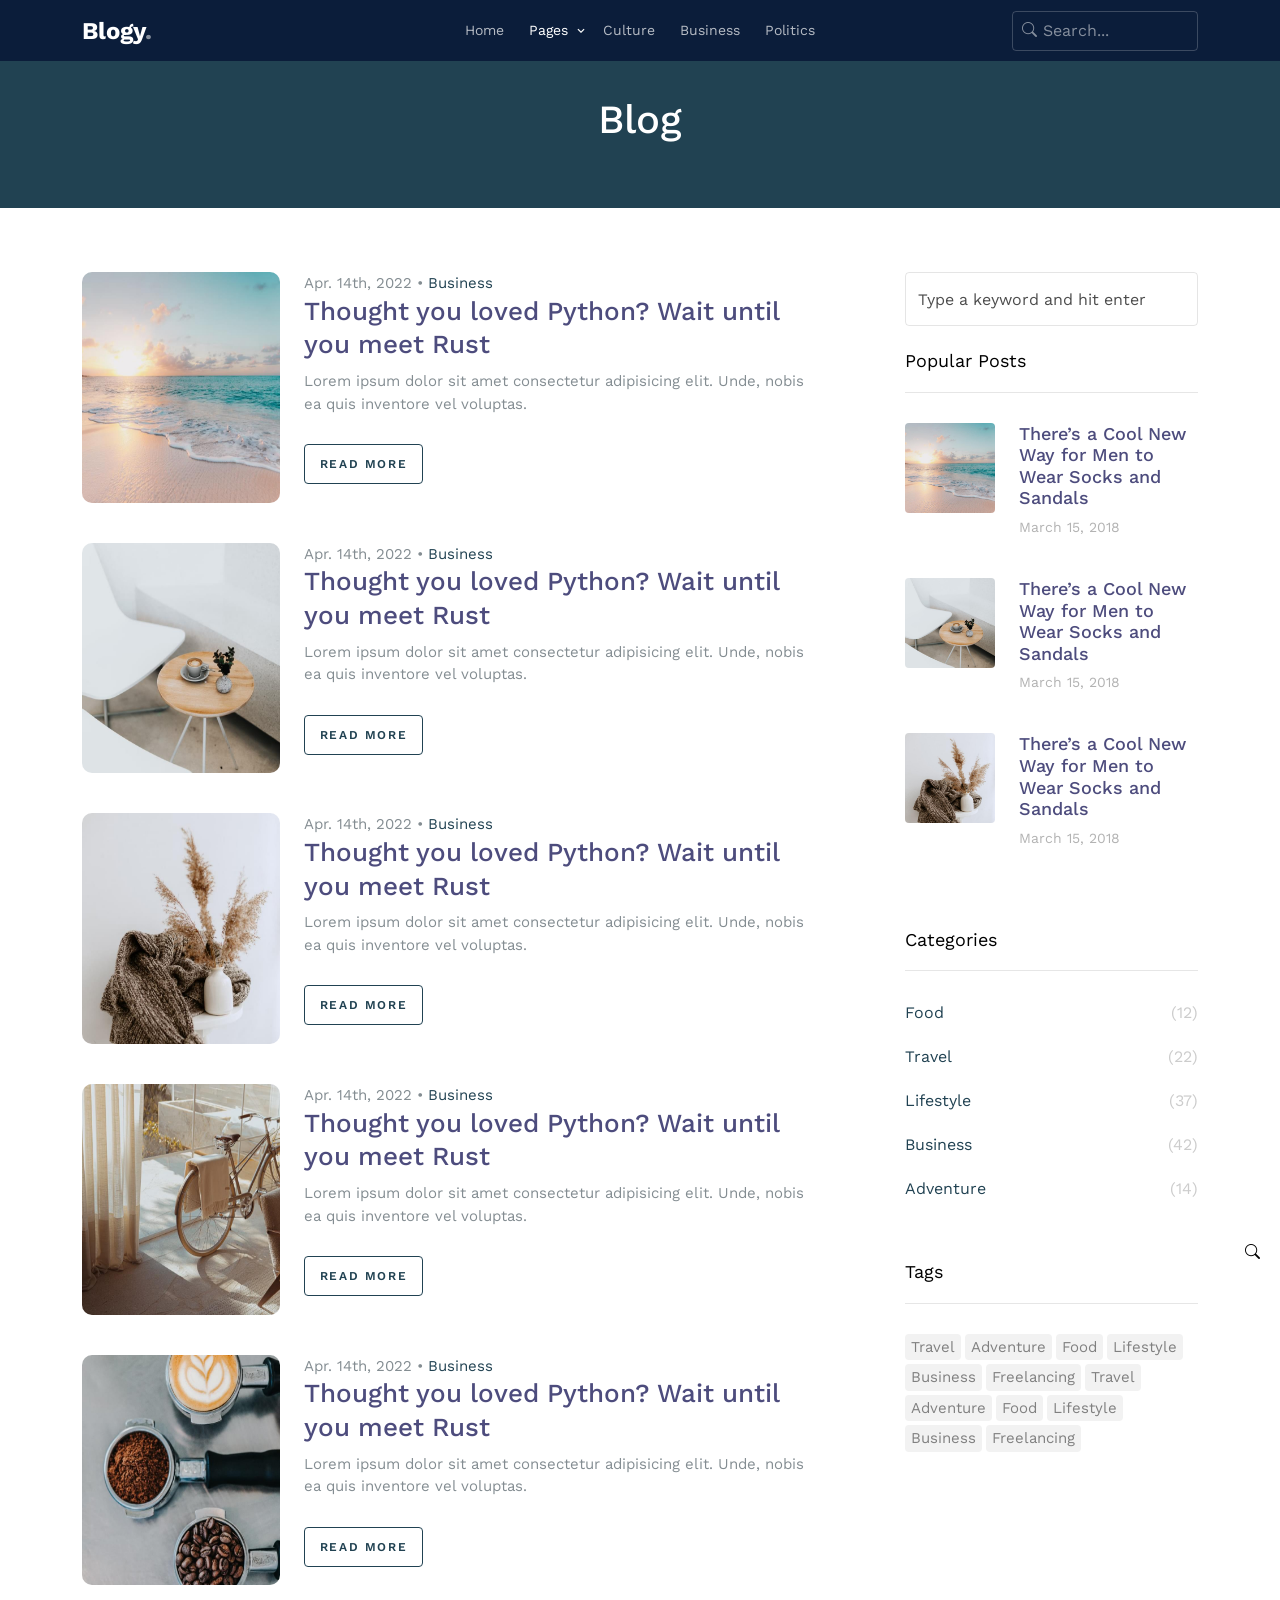
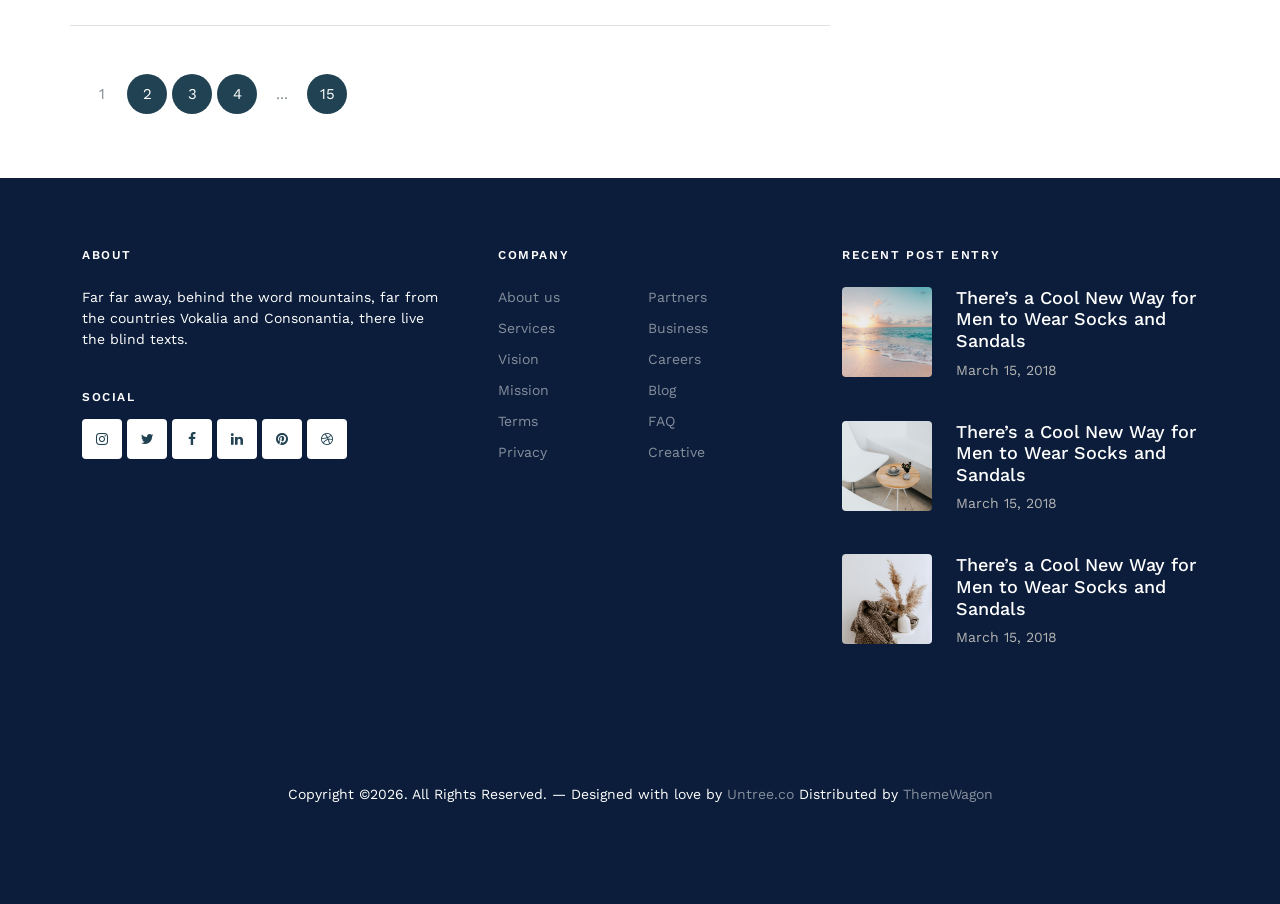
==== blog.html @ 921a1724 "feat: contenido dinamico y contenido estatico" ====
<!-- /*
* Template Name: Blogy
* Template Author: Untree.co
* Template URI: https://untree.co/
* License: https://creativecommons.org/licenses/by/3.0/
*/ -->
<!doctype html>
<html lang="en">
<head>
  <meta charset="utf-8">
  <meta name="viewport" content="width=device-width, initial-scale=1">
  <meta name="author" content="Untree.co">
  <link rel="shortcut icon" href="favicon.png">

  <meta name="description" content="" />
  <meta name="keywords" content="bootstrap, bootstrap5" />

  <link rel="preconnect" href="https://fonts.googleapis.com">
  <link rel="preconnect" href="https://fonts.gstatic.com" crossorigin>
  <link href="https://fonts.googleapis.com/css2?family=Work+Sans:wght@400;600;700&display=swap" rel="stylesheet">


  <link rel="stylesheet" href="fonts/icomoon/style.css">
  <link rel="stylesheet" href="fonts/flaticon/font/flaticon.css">

  <link rel="stylesheet" href="https://cdn.jsdelivr.net/npm/bootstrap-icons@1.8.1/font/bootstrap-icons.css">

  <link rel="stylesheet" href="css/tiny-slider.css">
  <link rel="stylesheet" href="css/aos.css">
  <link rel="stylesheet" href="css/glightbox.min.css">
  <link rel="stylesheet" href="css/style.css">

  <link rel="stylesheet" href="css/flatpickr.min.css">


  <title>Blogy &mdash; Free Bootstrap 5 Website Template by Untree.co</title>
</head>
<body>

  <div class="site-mobile-menu site-navbar-target">
    <div class="site-mobile-menu-header">
      <div class="site-mobile-menu-close">
        <span class="icofont-close js-menu-toggle"></span>
      </div>
    </div>
    <div class="site-mobile-menu-body"></div>
  </div>

  <nav class="site-nav">
    <div class="container">
      <div class="menu-bg-wrap">
        <div class="site-navigation">
          <div class="row g-0 align-items-center">
            <div class="col-2">
              <a href="index.html" class="logo m-0 float-start">Blogy<span class="text-primary">.</span></a>
            </div>
            <div class="col-8 text-center">
              <form action="#" class="search-form d-inline-block d-lg-none">
                <input type="text" class="form-control" placeholder="Search...">
                <span class="bi-search"></span>
              </form>

              <ul class="js-clone-nav d-none d-lg-inline-block text-start site-menu mx-auto">
                <li><a href="index.html">Home</a></li>
                <li class="has-children active">
                  <a href="financing.html">Pages</a>
                  <ul class="dropdown">
                    <li><a href="search-result.html">Search Result</a></li>
                    <li class="active"><a href="blog.html">Blog</a></li>
                    <li><a href="single.html">Blog Single</a></li>
                    <li><a href="category.html">Category</a></li>
                    <li><a href="about.html">About</a></li>
                    <li><a href="contact.html">Contact Us</a></li>
                    <li><a href="#">Menu One</a></li>
                    <li><a href="#">Menu Two</a></li>
                    <li class="has-children">
                      <a href="#">Dropdown</a>
                      <ul class="dropdown">
                        <li><a href="#">Sub Menu One</a></li>
                        <li><a href="#">Sub Menu Two</a></li>
                        <li><a href="#">Sub Menu Three</a></li>
                      </ul>
                    </li>
                  </ul>
                </li>
                <li><a href="category.html">Culture</a></li>
                <li><a href="services.html">Business</a></li>
                <li><a href="about.html">Politics</a></li>
              </ul>
            </div>
            <div class="col-2 text-end">
              <a href="#" class="burger ms-auto float-end site-menu-toggle js-menu-toggle d-inline-block d-lg-none light">
                <span></span>
              </a>
              <form action="#" class="search-form d-none d-lg-inline-block">
                <input type="text" class="form-control" placeholder="Search...">
                <span class="bi-search"></span>
              </form>
            </div>
          </div>
        </div>
      </div>
    </div>
  </nav>

  <div class="hero overlay inner-page bg-primary py-5">
    <div class="container">
      <div class="row align-items-center justify-content-center text-center pt-5">
        <div class="col-lg-6">
          <h1 class="heading text-white mb-3" data-aos="fade-up">Blog</h1>
        </div>
      </div>
    </div>
  </div>

  <div class="section search-result-wrap">
    <div class="container">
      
      <div class="row posts-entry">
        <div class="col-lg-8">
          <div class="blog-entry d-flex blog-entry-search-item">
            <a href="single.html" class="img-link me-4">
              <img src="images/img_1_sq.jpg" alt="Image" class="img-fluid">
            </a>
            <div>
              <span class="date">Apr. 14th, 2022 &bullet; <a href="#">Business</a></span>
              <h2><a href="single.html">Thought you loved Python? Wait until you meet Rust</a></h2>
              <p>Lorem ipsum dolor sit amet consectetur adipisicing elit. Unde, nobis ea quis inventore vel voluptas.</p>
              <p><a href="single.html" class="btn btn-sm btn-outline-primary">Read More</a></p>
            </div>
          </div>

          <div class="blog-entry d-flex blog-entry-search-item">
            <a href="single.html" class="img-link me-4">
              <img src="images/img_2_sq.jpg" alt="Image" class="img-fluid">
            </a>
            <div>
              <span class="date">Apr. 14th, 2022 &bullet; <a href="#">Business</a></span>
              <h2><a href="single.html">Thought you loved Python? Wait until you meet Rust</a></h2>
              <p>Lorem ipsum dolor sit amet consectetur adipisicing elit. Unde, nobis ea quis inventore vel voluptas.</p>
              <p><a href="single.html" class="btn btn-sm btn-outline-primary">Read More</a></p>
            </div>
          </div>

          <div class="blog-entry d-flex blog-entry-search-item">
            <a href="single.html" class="img-link me-4">
              <img src="images/img_3_sq.jpg" alt="Image" class="img-fluid">
            </a>
            <div>
              <span class="date">Apr. 14th, 2022 &bullet; <a href="#">Business</a></span>
              <h2><a href="single.html">Thought you loved Python? Wait until you meet Rust</a></h2>
              <p>Lorem ipsum dolor sit amet consectetur adipisicing elit. Unde, nobis ea quis inventore vel voluptas.</p>
              <p><a href="single.html" class="btn btn-sm btn-outline-primary">Read More</a></p>
            </div>
          </div>

          <div class="blog-entry d-flex blog-entry-search-item">
            <a href="single.html" class="img-link me-4">
              <img src="images/img_4_sq.jpg" alt="Image" class="img-fluid">
            </a>
            <div>
              <span class="date">Apr. 14th, 2022 &bullet; <a href="#">Business</a></span>
              <h2><a href="single.html">Thought you loved Python? Wait until you meet Rust</a></h2>
              <p>Lorem ipsum dolor sit amet consectetur adipisicing elit. Unde, nobis ea quis inventore vel voluptas.</p>
              <p><a href="single.html" class="btn btn-sm btn-outline-primary">Read More</a></p>
            </div>
          </div>

          <div class="blog-entry d-flex blog-entry-search-item">
            <a href="single.html" class="img-link me-4">
              <img src="images/img_5_sq.jpg" alt="Image" class="img-fluid">
            </a>
            <div>
              <span class="date">Apr. 14th, 2022 &bullet; <a href="#">Business</a></span>
              <h2><a href="single.html">Thought you loved Python? Wait until you meet Rust</a></h2>
              <p>Lorem ipsum dolor sit amet consectetur adipisicing elit. Unde, nobis ea quis inventore vel voluptas.</p>
              <p><a href="single.html" class="btn btn-sm btn-outline-primary">Read More</a></p>
            </div>
          </div>

          <div class="row text-start pt-5 border-top">
            <div class="col-md-12">
              <div class="custom-pagination">
                <span>1</span>
                <a href="#">2</a>
                <a href="#">3</a>
                <a href="#">4</a>
                <span>...</span>
                <a href="#">15</a>
              </div>
            </div>
          </div>

        </div>

        <div class="col-lg-4 sidebar">

          <div class="sidebar-box search-form-wrap mb-4">
            <form action="#" class="sidebar-search-form">
              <span class="bi-search"></span>
              <input type="text" class="form-control" id="s" placeholder="Type a keyword and hit enter">
            </form>
          </div>
          <!-- END sidebar-box -->
          <div class="sidebar-box">
            <h3 class="heading">Popular Posts</h3>
            <div class="post-entry-sidebar">
              <ul>
                <li>
                  <a href="">
                    <img src="images/img_1_sq.jpg" alt="Image placeholder" class="me-4 rounded">
                    <div class="text">
                      <h4>There’s a Cool New Way for Men to Wear Socks and Sandals</h4>
                      <div class="post-meta">
                        <span class="mr-2">March 15, 2018 </span>
                      </div>
                    </div>
                  </a>
                </li>
                <li>
                  <a href="">
                    <img src="images/img_2_sq.jpg" alt="Image placeholder" class="me-4 rounded">
                    <div class="text">
                      <h4>There’s a Cool New Way for Men to Wear Socks and Sandals</h4>
                      <div class="post-meta">
                        <span class="mr-2">March 15, 2018 </span>
                      </div>
                    </div>
                  </a>
                </li>
                <li>
                  <a href="">
                    <img src="images/img_3_sq.jpg" alt="Image placeholder" class="me-4 rounded">
                    <div class="text">
                      <h4>There’s a Cool New Way for Men to Wear Socks and Sandals</h4>
                      <div class="post-meta">
                        <span class="mr-2">March 15, 2018 </span>
                      </div>
                    </div>
                  </a>
                </li>
              </ul>
            </div>
          </div>
          <!-- END sidebar-box -->

          <div class="sidebar-box">
            <h3 class="heading">Categories</h3>
            <ul class="categories">
              <li><a href="#">Food <span>(12)</span></a></li>
              <li><a href="#">Travel <span>(22)</span></a></li>
              <li><a href="#">Lifestyle <span>(37)</span></a></li>
              <li><a href="#">Business <span>(42)</span></a></li>
              <li><a href="#">Adventure <span>(14)</span></a></li>
            </ul>
          </div>
          <!-- END sidebar-box -->

          <div class="sidebar-box">
            <h3 class="heading">Tags</h3>
            <ul class="tags">
              <li><a href="#">Travel</a></li>
              <li><a href="#">Adventure</a></li>
              <li><a href="#">Food</a></li>
              <li><a href="#">Lifestyle</a></li>
              <li><a href="#">Business</a></li>
              <li><a href="#">Freelancing</a></li>
              <li><a href="#">Travel</a></li>
              <li><a href="#">Adventure</a></li>
              <li><a href="#">Food</a></li>
              <li><a href="#">Lifestyle</a></li>
              <li><a href="#">Business</a></li>
              <li><a href="#">Freelancing</a></li>
            </ul>
          </div>

        </div>
      </div>
    </div>
  </div>

  <footer class="site-footer">
    <div class="container">
      <div class="row">
        <div class="col-lg-4">
          <div class="widget">
            <h3 class="mb-4">About</h3>
            <p>Far far away, behind the word mountains, far from the countries Vokalia and Consonantia, there live the blind texts.</p>
          </div> <!-- /.widget -->
          <div class="widget">
            <h3>Social</h3>
            <ul class="list-unstyled social">
              <li><a href="#"><span class="icon-instagram"></span></a></li>
              <li><a href="#"><span class="icon-twitter"></span></a></li>
              <li><a href="#"><span class="icon-facebook"></span></a></li>
              <li><a href="#"><span class="icon-linkedin"></span></a></li>
              <li><a href="#"><span class="icon-pinterest"></span></a></li>
              <li><a href="#"><span class="icon-dribbble"></span></a></li>
            </ul>
          </div> <!-- /.widget -->
        </div> <!-- /.col-lg-4 -->
        <div class="col-lg-4 ps-lg-5">
          <div class="widget">
            <h3 class="mb-4">Company</h3>
            <ul class="list-unstyled float-start links">
              <li><a href="#">About us</a></li>
              <li><a href="#">Services</a></li>
              <li><a href="#">Vision</a></li>
              <li><a href="#">Mission</a></li>
              <li><a href="#">Terms</a></li>
              <li><a href="#">Privacy</a></li>
            </ul>
            <ul class="list-unstyled float-start links">
              <li><a href="#">Partners</a></li>
              <li><a href="#">Business</a></li>
              <li><a href="#">Careers</a></li>
              <li><a href="#">Blog</a></li>
              <li><a href="#">FAQ</a></li>
              <li><a href="#">Creative</a></li>
            </ul>
          </div> <!-- /.widget -->
        </div> <!-- /.col-lg-4 -->
        <div class="col-lg-4">
          <div class="widget">
            <h3 class="mb-4">Recent Post Entry</h3>
            <div class="post-entry-footer">
              <ul>
                <li>
                  <a href="">
                    <img src="images/img_1_sq.jpg" alt="Image placeholder" class="me-4 rounded">
                    <div class="text">
                      <h4>There’s a Cool New Way for Men to Wear Socks and Sandals</h4>
                      <div class="post-meta">
                        <span class="mr-2">March 15, 2018 </span>
                      </div>
                    </div>
                  </a>
                </li>
                <li>
                  <a href="">
                    <img src="images/img_2_sq.jpg" alt="Image placeholder" class="me-4 rounded">
                    <div class="text">
                      <h4>There’s a Cool New Way for Men to Wear Socks and Sandals</h4>
                      <div class="post-meta">
                        <span class="mr-2">March 15, 2018 </span>
                      </div>
                    </div>
                  </a>
                </li>
                <li>
                  <a href="">
                    <img src="images/img_3_sq.jpg" alt="Image placeholder" class="me-4 rounded">
                    <div class="text">
                      <h4>There’s a Cool New Way for Men to Wear Socks and Sandals</h4>
                      <div class="post-meta">
                        <span class="mr-2">March 15, 2018 </span>
                      </div>
                    </div>
                  </a>
                </li>
              </ul>
            </div>


          </div> <!-- /.widget -->
        </div> <!-- /.col-lg-4 -->
      </div> <!-- /.row -->

      <div class="row mt-5">
        <div class="col-12 text-center">
          <!-- 
              **==========
              NOTE: 
              Please don't remove this copyright link unless you buy the license here https://untree.co/license/  
              **==========
            -->

            <p>Copyright &copy;<script>document.write(new Date().getFullYear());</script>. All Rights Reserved. &mdash; Designed with love by <a href="https://untree.co">Untree.co</a>  Distributed by <a href="https://themewagon.com">ThemeWagon</a> <!-- License information: https://untree.co/license/ -->
            </p>
          </div>
        </div>
      </div> <!-- /.container -->
    </footer> <!-- /.site-footer -->

    <!-- Preloader -->
    <div id="overlayer"></div>
    <div class="loader">
      <div class="spinner-border text-primary" role="status">
        <span class="visually-hidden">Loading...</span>
      </div>
    </div>


    <script src="js/bootstrap.bundle.min.js"></script>
    <script src="js/tiny-slider.js"></script>

    <script src="js/flatpickr.min.js"></script>


    <script src="js/aos.js"></script>
    <script src="js/glightbox.min.js"></script>
    <script src="js/navbar.js"></script>
    <script src="js/counter.js"></script>
    <script src="js/custom.js"></script>

    
  </body>
  </html>
---- fonts/icomoon/style.css ----
@font-face {
  font-family: 'icomoon';
  src:  url('fonts/icomoon.eot?10si43');
  src:  url('fonts/icomoon.eot?10si43#iefix') format('embedded-opentype'),
    url('fonts/icomoon.ttf?10si43') format('truetype'),
    url('fonts/icomoon.woff?10si43') format('woff'),
    url('fonts/icomoon.svg?10si43#icomoon') format('svg');
  font-weight: normal;
  font-style: normal;
}

[class^="icon-"], [class*=" icon-"] {
  /* use !important to prevent issues with browser extensions that change fonts */
  font-family: 'icomoon' !important;
  speak: none;
  font-style: normal;
  font-weight: normal;
  font-variant: normal;
  text-transform: none;
  line-height: 1;

  /* Better Font Rendering =========== */
  -webkit-font-smoothing: antialiased;
  -moz-osx-font-smoothing: grayscale;
}

.icon-asterisk:before {
  content: "\f069";
}
.icon-plus:before {
  content: "\f067";
}
.icon-question:before {
  content: "\f128";
}
.icon-minus:before {
  content: "\f068";
}
.icon-glass:before {
  content: "\f000";
}
.icon-music:before {
  content: "\f001";
}
.icon-search:before {
  content: "\f002";
}
.icon-envelope-o:before {
  content: "\f003";
}
.icon-heart:before {
  content: "\f004";
}
.icon-star:before {
  content: "\f005";
}
.icon-star-o:before {
  content: "\f006";
}
.icon-user:before {
  content: "\f007";
}
.icon-film:before {
  content: "\f008";
}
.icon-th-large:before {
  content: "\f009";
}
.icon-th:before {
  content: "\f00a";
}
.icon-th-list:before {
  content: "\f00b";
}
.icon-check:before {
  content: "\f00c";
}
.icon-close:before {
  content: "\f00d";
}
.icon-remove:before {
  content: "\f00d";
}
.icon-times:before {
  content: "\f00d";
}
.icon-search-plus:before {
  content: "\f00e";
}
.icon-search-minus:before {
  content: "\f010";
}
.icon-power-off:before {
  content: "\f011";
}
.icon-signal:before {
  content: "\f012";
}
.icon-cog:before {
  content: "\f013";
}
.icon-gear:before {
  content: "\f013";
}
.icon-trash-o:before {
  content: "\f014";
}
.icon-home:before {
  content: "\f015";
}
.icon-file-o:before {
  content: "\f016";
}
.icon-clock-o:before {
  content: "\f017";
}
.icon-road:before {
  content: "\f018";
}
.icon-download:before {
  content: "\f019";
}
.icon-arrow-circle-o-down:before {
  content: "\f01a";
}
.icon-arrow-circle-o-up:before {
  content: "\f01b";
}
.icon-inbox:before {
  content: "\f01c";
}
.icon-play-circle-o:before {
  content: "\f01d";
}
.icon-repeat:before {
  content: "\f01e";
}
.icon-rotate-right:before {
  content: "\f01e";
}
.icon-refresh:before {
  content: "\f021";
}
.icon-list-alt:before {
  content: "\f022";
}
.icon-lock:before {
  content: "\f023";
}
.icon-flag:before {
  content: "\f024";
}
.icon-headphones:before {
  content: "\f025";
}
.icon-volume-off:before {
  content: "\f026";
}
.icon-volume-down:before {
  content: "\f027";
}
.icon-volume-up:before {
  content: "\f028";
}
.icon-qrcode:before {
  content: "\f029";
}
.icon-barcode:before {
  content: "\f02a";
}
.icon-tag:before {
  content: "\f02b";
}
.icon-tags:before {
  content: "\f02c";
}
.icon-book:before {
  content: "\f02d";
}
.icon-bookmark:before {
  content: "\f02e";
}
.icon-print:before {
  content: "\f02f";
}
.icon-camera:before {
  content: "\f030";
}
.icon-font:before {
  content: "\f031";
}
.icon-bold:before {
  content: "\f032";
}
.icon-italic:before {
  content: "\f033";
}
.icon-text-height:before {
  content: "\f034";
}
.icon-text-width:before {
  content: "\f035";
}
.icon-align-left:before {
  content: "\f036";
}
.icon-align-center:before {
  content: "\f037";
}
.icon-align-right:before {
  content: "\f038";
}
.icon-align-justify:before {
  content: "\f039";
}
.icon-list:before {
  content: "\f03a";
}
.icon-dedent:before {
  content: "\f03b";
}
.icon-outdent:before {
  content: "\f03b";
}
.icon-indent:before {
  content: "\f03c";
}
.icon-video-camera:before {
  content: "\f03d";
}
.icon-image:before {
  content: "\f03e";
}
.icon-photo:before {
  content: "\f03e";
}
.icon-picture-o:before {
  content: "\f03e";
}
.icon-pencil:before {
  content: "\f040";
}
.icon-map-marker:before {
  content: "\f041";
}
.icon-adjust:before {
  content: "\f042";
}
.icon-tint:before {
  content: "\f043";
}
.icon-edit:before {
  content: "\f044";
}
.icon-pencil-square-o:before {
  content: "\f044";
}
.icon-share-square-o:before {
  content: "\f045";
}
.icon-check-square-o:before {
  content: "\f046";
}
.icon-arrows:before {
  content: "\f047";
}
.icon-step-backward:before {
  content: "\f048";
}
.icon-fast-backward:before {
  content: "\f049";
}
.icon-backward:before {
  content: "\f04a";
}
.icon-play:before {
  content: "\f04b";
}
.icon-pause:before {
  content: "\f04c";
}
.icon-stop:before {
  content: "\f04d";
}
.icon-forward:before {
  content: "\f04e";
}
.icon-fast-forward:before {
  content: "\f050";
}
.icon-step-forward:before {
  content: "\f051";
}
.icon-eject:before {
  content: "\f052";
}
.icon-chevron-left:before {
  content: "\f053";
}
.icon-chevron-right:before {
  content: "\f054";
}
.icon-plus-circle:before {
  content: "\f055";
}
.icon-minus-circle:before {
  content: "\f056";
}
.icon-times-circle:before {
  content: "\f057";
}
.icon-check-circle:before {
  content: "\f058";
}
.icon-question-circle:before {
  content: "\f059";
}
.icon-info-circle:before {
  content: "\f05a";
}
.icon-crosshairs:before {
  content: "\f05b";
}
.icon-times-circle-o:before {
  content: "\f05c";
}
.icon-check-circle-o:before {
  content: "\f05d";
}
.icon-ban:before {
  content: "\f05e";
}
.icon-arrow-left:before {
  content: "\f060";
}
.icon-arrow-right:before {
  content: "\f061";
}
.icon-arrow-up:before {
  content: "\f062";
}
.icon-arrow-down:before {
  content: "\f063";
}
.icon-mail-forward:before {
  content: "\f064";
}
.icon-share:before {
  content: "\f064";
}
.icon-expand:before {
  content: "\f065";
}
.icon-compress:before {
  content: "\f066";
}
.icon-exclamation-circle:before {
  content: "\f06a";
}
.icon-gift:before {
  content: "\f06b";
}
.icon-leaf:before {
  content: "\f06c";
}
.icon-fire:before {
  content: "\f06d";
}
.icon-eye:before {
  content: "\f06e";
}
.icon-eye-slash:before {
  content: "\f070";
}
.icon-exclamation-triangle:before {
  content: "\f071";
}
.icon-warning:before {
  content: "\f071";
}
.icon-plane:before {
  content: "\f072";
}
.icon-calendar:before {
  content: "\f073";
}
.icon-random:before {
  content: "\f074";
}
.icon-comment:before {
  content: "\f075";
}
.icon-magnet:before {
  content: "\f076";
}
.icon-chevron-up:before {
  content: "\f077";
}
.icon-chevron-down:before {
  content: "\f078";
}
.icon-retweet:before {
  content: "\f079";
}
.icon-shopping-cart:before {
  content: "\f07a";
}
.icon-folder:before {
  content: "\f07b";
}
.icon-folder-open:before {
  content: "\f07c";
}
.icon-arrows-v:before {
  content: "\f07d";
}
.icon-arrows-h:before {
  content: "\f07e";
}
.icon-bar-chart:before {
  content: "\f080";
}
.icon-bar-chart-o:before {
  content: "\f080";
}
.icon-twitter-square:before {
  content: "\f081";
}
.icon-facebook-square:before {
  content: "\f082";
}
.icon-camera-retro:before {
  content: "\f083";
}
.icon-key:before {
  content: "\f084";
}
.icon-cogs:before {
  content: "\f085";
}
.icon-gears:before {
  content: "\f085";
}
.icon-comments:before {
  content: "\f086";
}
.icon-thumbs-o-up:before {
  content: "\f087";
}
.icon-thumbs-o-down:before {
  content: "\f088";
}
.icon-star-half:before {
  content: "\f089";
}
.icon-heart-o:before {
  content: "\f08a";
}
.icon-sign-out:before {
  content: "\f08b";
}
.icon-linkedin-square:before {
  content: "\f08c";
}
.icon-thumb-tack:before {
  content: "\f08d";
}
.icon-external-link:before {
  content: "\f08e";
}
.icon-sign-in:before {
  content: "\f090";
}
.icon-trophy:before {
  content: "\f091";
}
.icon-github-square:before {
  content: "\f092";
}
.icon-upload:before {
  content: "\f093";
}
.icon-lemon-o:before {
  content: "\f094";
}
.icon-phone:before {
  content: "\f095";
}
.icon-square-o:before {
  content: "\f096";
}
.icon-bookmark-o:before {
  content: "\f097";
}
.icon-phone-square:before {
  content: "\f098";
}
.icon-twitter:before {
  content: "\f099";
}
.icon-facebook:before {
  content: "\f09a";
}
.icon-facebook-f:before {
  content: "\f09a";
}
.icon-github:before {
  content: "\f09b";
}
.icon-unlock:before {
  content: "\f09c";
}
.icon-credit-card:before {
  content: "\f09d";
}
.icon-feed:before {
  content: "\f09e";
}
.icon-rss:before {
  content: "\f09e";
}
.icon-hdd-o:before {
  content: "\f0a0";
}
.icon-bullhorn:before {
  content: "\f0a1";
}
.icon-bell-o:before {
  content: "\f0a2";
}
.icon-certificate:before {
  content: "\f0a3";
}
.icon-hand-o-right:before {
  content: "\f0a4";
}
.icon-hand-o-left:before {
  content: "\f0a5";
}
.icon-hand-o-up:before {
  content: "\f0a6";
}
.icon-hand-o-down:before {
  content: "\f0a7";
}
.icon-arrow-circle-left:before {
  content: "\f0a8";
}
.icon-arrow-circle-right:before {
  content: "\f0a9";
}
.icon-arrow-circle-up:before {
  content: "\f0aa";
}
.icon-arrow-circle-down:before {
  content: "\f0ab";
}
.icon-globe:before {
  content: "\f0ac";
}
.icon-wrench:before {
  content: "\f0ad";
}
.icon-tasks:before {
  content: "\f0ae";
}
.icon-filter:before {
  content: "\f0b0";
}
.icon-briefcase:before {
  content: "\f0b1";
}
.icon-arrows-alt:before {
  content: "\f0b2";
}
.icon-group:before {
  content: "\f0c0";
}
.icon-users:before {
  content: "\f0c0";
}
.icon-chain:before {
  content: "\f0c1";
}
.icon-link:before {
  content: "\f0c1";
}
.icon-cloud:before {
  content: "\f0c2";
}
.icon-flask:before {
  content: "\f0c3";
}
.icon-cut:before {
  content: "\f0c4";
}
.icon-scissors:before {
  content: "\f0c4";
}
.icon-copy:before {
  content: "\f0c5";
}
.icon-files-o:before {
  content: "\f0c5";
}
.icon-paperclip:before {
  content: "\f0c6";
}
.icon-floppy-o:before {
  content: "\f0c7";
}
.icon-save:before {
  content: "\f0c7";
}
.icon-square:before {
  content: "\f0c8";
}
.icon-bars:before {
  content: "\f0c9";
}
.icon-navicon:before {
  content: "\f0c9";
}
.icon-reorder:before {
  content: "\f0c9";
}
.icon-list-ul:before {
  content: "\f0ca";
}
.icon-list-ol:before {
  content: "\f0cb";
}
.icon-strikethrough:before {
  content: "\f0cc";
}
.icon-underline:before {
  content: "\f0cd";
}
.icon-table:before {
  content: "\f0ce";
}
.icon-magic:before {
  content: "\f0d0";
}
.icon-truck:before {
  content: "\f0d1";
}
.icon-pinterest:before {
  content: "\f0d2";
}
.icon-pinterest-square:before {
  content: "\f0d3";
}
.icon-google-plus-square:before {
  content: "\f0d4";
}
.icon-google-plus:before {
  content: "\f0d5";
}
.icon-money:before {
  content: "\f0d6";
}
.icon-caret-down:before {
  content: "\f0d7";
}
.icon-caret-up:before {
  content: "\f0d8";
}
.icon-caret-left:before {
  content: "\f0d9";
}
.icon-caret-right:before {
  content: "\f0da";
}
.icon-columns:before {
  content: "\f0db";
}
.icon-sort:before {
  content: "\f0dc";
}
.icon-unsorted:before {
  content: "\f0dc";
}
.icon-sort-desc:before {
  content: "\f0dd";
}
.icon-sort-down:before {
  content: "\f0dd";
}
.icon-sort-asc:before {
  content: "\f0de";
}
.icon-sort-up:before {
  content: "\f0de";
}
.icon-envelope:before {
  content: "\f0e0";
}
.icon-linkedin:before {
  content: "\f0e1";
}
.icon-rotate-left:before {
  content: "\f0e2";
}
.icon-undo:before {
  content: "\f0e2";
}
.icon-gavel:before {
  content: "\f0e3";
}
.icon-legal:before {
  content: "\f0e3";
}
.icon-dashboard:before {
  content: "\f0e4";
}
.icon-tachometer:before {
  content: "\f0e4";
}
.icon-comment-o:before {
  content: "\f0e5";
}
.icon-comments-o:before {
  content: "\f0e6";
}
.icon-bolt:before {
  content: "\f0e7";
}
.icon-flash:before {
  content: "\f0e7";
}
.icon-sitemap:before {
  content: "\f0e8";
}
.icon-umbrella:before {
  content: "\f0e9";
}
.icon-clipboard:before {
  content: "\f0ea";
}
.icon-paste:before {
  content: "\f0ea";
}
.icon-lightbulb-o:before {
  content: "\f0eb";
}
.icon-exchange:before {
  content: "\f0ec";
}
.icon-cloud-download:before {
  content: "\f0ed";
}
.icon-cloud-upload:before {
  content: "\f0ee";
}
.icon-user-md:before {
  content: "\f0f0";
}
.icon-stethoscope:before {
  content: "\f0f1";
}
.icon-suitcase:before {
  content: "\f0f2";
}
.icon-bell:before {
  content: "\f0f3";
}
.icon-coffee:before {
  content: "\f0f4";
}
.icon-cutlery:before {
  content: "\f0f5";
}
.icon-file-text-o:before {
  content: "\f0f6";
}
.icon-building-o:before {
  content: "\f0f7";
}
.icon-hospital-o:before {
  content: "\f0f8";
}
.icon-ambulance:before {
  content: "\f0f9";
}
.icon-medkit:before {
  content: "\f0fa";
}
.icon-fighter-jet:before {
  content: "\f0fb";
}
.icon-beer:before {
  content: "\f0fc";
}
.icon-h-square:before {
  content: "\f0fd";
}
.icon-plus-square:before {
  content: "\f0fe";
}
.icon-angle-double-left:before {
  content: "\f100";
}
.icon-angle-double-right:before {
  content: "\f101";
}
.icon-angle-double-up:before {
  content: "\f102";
}
.icon-angle-double-down:before {
  content: "\f103";
}
.icon-angle-left:before {
  content: "\f104";
}
.icon-angle-right:before {
  content: "\f105";
}
.icon-angle-up:before {
  content: "\f106";
}
.icon-angle-down:before {
  content: "\f107";
}
.icon-desktop:before {
  content: "\f108";
}
.icon-laptop:before {
  content: "\f109";
}
.icon-tablet:before {
  content: "\f10a";
}
.icon-mobile:before {
  content: "\f10b";
}
.icon-mobile-phone:before {
  content: "\f10b";
}
.icon-circle-o:before {
  content: "\f10c";
}
.icon-quote-left:before {
  content: "\f10d";
}
.icon-quote-right:before {
  content: "\f10e";
}
.icon-spinner:before {
  content: "\f110";
}
.icon-circle:before {
  content: "\f111";
}
.icon-mail-reply:before {
  content: "\f112";
}
.icon-reply:before {
  content: "\f112";
}
.icon-github-alt:before {
  content: "\f113";
}
.icon-folder-o:before {
  content: "\f114";
}
.icon-folder-open-o:before {
  content: "\f115";
}
.icon-smile-o:before {
  content: "\f118";
}
.icon-frown-o:before {
  content: "\f119";
}
.icon-meh-o:before {
  content: "\f11a";
}
.icon-gamepad:before {
  content: "\f11b";
}
.icon-keyboard-o:before {
  content: "\f11c";
}
.icon-flag-o:before {
  content: "\f11d";
}
.icon-flag-checkered:before {
  content: "\f11e";
}
.icon-terminal:before {
  content: "\f120";
}
.icon-code:before {
  content: "\f121";
}
.icon-mail-reply-all:before {
  content: "\f122";
}
.icon-reply-all:before {
  content: "\f122";
}
.icon-star-half-empty:before {
  content: "\f123";
}
.icon-star-half-full:before {
  content: "\f123";
}
.icon-star-half-o:before {
  content: "\f123";
}
.icon-location-arrow:before {
  content: "\f124";
}
.icon-crop:before {
  content: "\f125";
}
.icon-code-fork:before {
  content: "\f126";
}
.icon-chain-broken:before {
  content: "\f127";
}
.icon-unlink:before {
  content: "\f127";
}
.icon-info:before {
  content: "\f129";
}
.icon-exclamation:before {
  content: "\f12a";
}
.icon-superscript:before {
  content: "\f12b";
}
.icon-subscript:before {
  content: "\f12c";
}
.icon-eraser:before {
  content: "\f12d";
}
.icon-puzzle-piece:before {
  content: "\f12e";
}
.icon-microphone:before {
  content: "\f130";
}
.icon-microphone-slash:before {
  content: "\f131";
}
.icon-shield:before {
  content: "\f132";
}
.icon-calendar-o:before {
  content: "\f133";
}
.icon-fire-extinguisher:before {
  content: "\f134";
}
.icon-rocket:before {
  content: "\f135";
}
.icon-maxcdn:before {
  content: "\f136";
}
.icon-chevron-circle-left:before {
  content: "\f137";
}
.icon-chevron-circle-right:before {
  content: "\f138";
}
.icon-chevron-circle-up:before {
  content: "\f139";
}
.icon-chevron-circle-down:before {
  content: "\f13a";
}
.icon-html5:before {
  content: "\f13b";
}
.icon-css3:before {
  content: "\f13c";
}
.icon-anchor:before {
  content: "\f13d";
}
.icon-unlock-alt:before {
  content: "\f13e";
}
.icon-bullseye:before {
  content: "\f140";
}
.icon-ellipsis-h:before {
  content: "\f141";
}
.icon-ellipsis-v:before {
  content: "\f142";
}
.icon-rss-square:before {
  content: "\f143";
}
.icon-play-circle:before {
  content: "\f144";
}
.icon-ticket:before {
  content: "\f145";
}
.icon-minus-square:before {
  content: "\f146";
}
.icon-minus-square-o:before {
  content: "\f147";
}
.icon-level-up:before {
  content: "\f148";
}
.icon-level-down:before {
  content: "\f149";
}
.icon-check-square:before {
  content: "\f14a";
}
.icon-pencil-square:before {
  content: "\f14b";
}
.icon-external-link-square:before {
  content: "\f14c";
}
.icon-share-square:before {
  content: "\f14d";
}
.icon-compass:before {
  content: "\f14e";
}
.icon-caret-square-o-down:before {
  content: "\f150";
}
.icon-toggle-down:before {
  content: "\f150";
}
.icon-caret-square-o-up:before {
  content: "\f151";
}
.icon-toggle-up:before {
  content: "\f151";
}
.icon-caret-square-o-right:before {
  content: "\f152";
}
.icon-toggle-right:before {
  content: "\f152";
}
.icon-eur:before {
  content: "\f153";
}
.icon-euro:before {
  content: "\f153";
}
.icon-gbp:before {
  content: "\f154";
}
.icon-dollar:before {
  content: "\f155";
}
.icon-usd:before {
  content: "\f155";
}
.icon-inr:before {
  content: "\f156";
}
.icon-rupee:before {
  content: "\f156";
}
.icon-cny:before {
  content: "\f157";
}
.icon-jpy:before {
  content: "\f157";
}
.icon-rmb:before {
  content: "\f157";
}
.icon-yen:before {
  content: "\f157";
}
.icon-rouble:before {
  content: "\f158";
}
.icon-rub:before {
  content: "\f158";
}
.icon-ruble:before {
  content: "\f158";
}
.icon-krw:before {
  content: "\f159";
}
.icon-won:before {
  content: "\f159";
}
.icon-bitcoin:before {
  content: "\f15a";
}
.icon-btc:before {
  content: "\f15a";
}
.icon-file:before {
  content: "\f15b";
}
.icon-file-text:before {
  content: "\f15c";
}
.icon-sort-alpha-asc:before {
  content: "\f15d";
}
.icon-sort-alpha-desc:before {
  content: "\f15e";
}
.icon-sort-amount-asc:before {
  content: "\f160";
}
.icon-sort-amount-desc:before {
  content: "\f161";
}
.icon-sort-numeric-asc:before {
  content: "\f162";
}
.icon-sort-numeric-desc:before {
  content: "\f163";
}
.icon-thumbs-up:before {
  content: "\f164";
}
.icon-thumbs-down:before {
  content: "\f165";
}
.icon-youtube-square:before {
  content: "\f166";
}
.icon-youtube:before {
  content: "\f167";
}
.icon-xing:before {
  content: "\f168";
}
.icon-xing-square:before {
  content: "\f169";
}
.icon-youtube-play:before {
  content: "\f16a";
}
.icon-dropbox:before {
  content: "\f16b";
}
.icon-stack-overflow:before {
  content: "\f16c";
}
.icon-instagram:before {
  content: "\f16d";
}
.icon-flickr:before {
  content: "\f16e";
}
.icon-adn:before {
  content: "\f170";
}
.icon-bitbucket:before {
  content: "\f171";
}
.icon-bitbucket-square:before {
  content: "\f172";
}
.icon-tumblr:before {
  content: "\f173";
}
.icon-tumblr-square:before {
  content: "\f174";
}
.icon-long-arrow-down:before {
  content: "\f175";
}
.icon-long-arrow-up:before {
  content: "\f176";
}
.icon-long-arrow-left:before {
  content: "\f177";
}
.icon-long-arrow-right:before {
  content: "\f178";
}
.icon-apple:before {
  content: "\f179";
}
.icon-windows:before {
  content: "\f17a";
}
.icon-android:before {
  content: "\f17b";
}
.icon-linux:before {
  content: "\f17c";
}
.icon-dribbble:before {
  content: "\f17d";
}
.icon-skype:before {
  content: "\f17e";
}
.icon-foursquare:before {
  content: "\f180";
}
.icon-trello:before {
  content: "\f181";
}
.icon-female:before {
  content: "\f182";
}
.icon-male:before {
  content: "\f183";
}
.icon-gittip:before {
  content: "\f184";
}
.icon-gratipay:before {
  content: "\f184";
}
.icon-sun-o:before {
  content: "\f185";
}
.icon-moon-o:before {
  content: "\f186";
}
.icon-archive:before {
  content: "\f187";
}
.icon-bug:before {
  content: "\f188";
}
.icon-vk:before {
  content: "\f189";
}
.icon-weibo:before {
  content: "\f18a";
}
.icon-renren:before {
  content: "\f18b";
}
.icon-pagelines:before {
  content: "\f18c";
}
.icon-stack-exchange:before {
  content: "\f18d";
}
.icon-arrow-circle-o-right:before {
  content: "\f18e";
}
.icon-arrow-circle-o-left:before {
  content: "\f190";
}
.icon-caret-square-o-left:before {
  content: "\f191";
}
.icon-toggle-left:before {
  content: "\f191";
}
.icon-dot-circle-o:before {
  content: "\f192";
}
.icon-wheelchair:before {
  content: "\f193";
}
.icon-vimeo-square:before {
  content: "\f194";
}
.icon-try:before {
  content: "\f195";
}
.icon-turkish-lira:before {
  content: "\f195";
}
.icon-plus-square-o:before {
  content: "\f196";
}
.icon-space-shuttle:before {
  content: "\f197";
}
.icon-slack:before {
  content: "\f198";
}
.icon-envelope-square:before {
  content: "\f199";
}
.icon-wordpress:before {
  content: "\f19a";
}
.icon-openid:before {
  content: "\f19b";
}
.icon-bank:before {
  content: "\f19c";
}
.icon-institution:before {
  content: "\f19c";
}
.icon-university:before {
  content: "\f19c";
}
.icon-graduation-cap:before {
  content: "\f19d";
}
.icon-mortar-board:before {
  content: "\f19d";
}
.icon-yahoo:before {
  content: "\f19e";
}
.icon-google:before {
  content: "\f1a0";
}
.icon-reddit:before {
  content: "\f1a1";
}
.icon-reddit-square:before {
  content: "\f1a2";
}
.icon-stumbleupon-circle:before {
  content: "\f1a3";
}
.icon-stumbleupon:before {
  content: "\f1a4";
}
.icon-delicious:before {
  content: "\f1a5";
}
.icon-digg:before {
  content: "\f1a6";
}
.icon-pied-piper-pp:before {
  content: "\f1a7";
}
.icon-pied-piper-alt:before {
  content: "\f1a8";
}
.icon-drupal:before {
  content: "\f1a9";
}
.icon-joomla:before {
  content: "\f1aa";
}
.icon-language:before {
  content: "\f1ab";
}
.icon-fax:before {
  content: "\f1ac";
}
.icon-building:before {
  content: "\f1ad";
}
.icon-child:before {
  content: "\f1ae";
}
.icon-paw:before {
  content: "\f1b0";
}
.icon-spoon:before {
  content: "\f1b1";
}
.icon-cube:before {
  content: "\f1b2";
}
.icon-cubes:before {
  content: "\f1b3";
}
.icon-behance:before {
  content: "\f1b4";
}
.icon-behance-square:before {
  content: "\f1b5";
}
.icon-steam:before {
  content: "\f1b6";
}
.icon-steam-square:before {
  content: "\f1b7";
}
.icon-recycle:before {
  content: "\f1b8";
}
.icon-automobile:before {
  content: "\f1b9";
}
.icon-car:before {
  content: "\f1b9";
}
.icon-cab:before {
  content: "\f1ba";
}
.icon-taxi:before {
  content: "\f1ba";
}
.icon-tree:before {
  content: "\f1bb";
}
.icon-spotify:before {
  content: "\f1bc";
}
.icon-deviantart:before {
  content: "\f1bd";
}
.icon-soundcloud:before {
  content: "\f1be";
}
.icon-database:before {
  content: "\f1c0";
}
.icon-file-pdf-o:before {
  content: "\f1c1";
}
.icon-file-word-o:before {
  content: "\f1c2";
}
.icon-file-excel-o:before {
  content: "\f1c3";
}
.icon-file-powerpoint-o:before {
  content: "\f1c4";
}
.icon-file-image-o:before {
  content: "\f1c5";
}
.icon-file-photo-o:before {
  content: "\f1c5";
}
.icon-file-picture-o:before {
  content: "\f1c5";
}
.icon-file-archive-o:before {
  content: "\f1c6";
}
.icon-file-zip-o:before {
  content: "\f1c6";
}
.icon-file-audio-o:before {
  content: "\f1c7";
}
.icon-file-sound-o:before {
  content: "\f1c7";
}
.icon-file-movie-o:before {
  content: "\f1c8";
}
.icon-file-video-o:before {
  content: "\f1c8";
}
.icon-file-code-o:before {
  content: "\f1c9";
}
.icon-vine:before {
  content: "\f1ca";
}
.icon-codepen:before {
  content: "\f1cb";
}
.icon-jsfiddle:before {
  content: "\f1cc";
}
.icon-life-bouy:before {
  content: "\f1cd";
}
.icon-life-buoy:before {
  content: "\f1cd";
}
.icon-life-ring:before {
  content: "\f1cd";
}
.icon-life-saver:before {
  content: "\f1cd";
}
.icon-support:before {
  content: "\f1cd";
}
.icon-circle-o-notch:before {
  content: "\f1ce";
}
.icon-ra:before {
  content: "\f1d0";
}
.icon-rebel:before {
  content: "\f1d0";
}
.icon-resistance:before {
  content: "\f1d0";
}
.icon-empire:before {
  content: "\f1d1";
}
.icon-ge:before {
  content: "\f1d1";
}
.icon-git-square:before {
  content: "\f1d2";
}
.icon-git:before {
  content: "\f1d3";
}
.icon-hacker-news:before {
  content: "\f1d4";
}
.icon-y-combinator-square:before {
  content: "\f1d4";
}
.icon-yc-square:before {
  content: "\f1d4";
}
.icon-tencent-weibo:before {
  content: "\f1d5";
}
.icon-qq:before {
  content: "\f1d6";
}
.icon-wechat:before {
  content: "\f1d7";
}
.icon-weixin:before {
  content: "\f1d7";
}
.icon-paper-plane:before {
  content: "\f1d8";
}
.icon-send:before {
  content: "\f1d8";
}
.icon-paper-plane-o:before {
  content: "\f1d9";
}
.icon-send-o:before {
  content: "\f1d9";
}
.icon-history:before {
  content: "\f1da";
}
.icon-circle-thin:before {
  content: "\f1db";
}
.icon-header:before {
  content: "\f1dc";
}
.icon-paragraph:before {
  content: "\f1dd";
}
.icon-sliders:before {
  content: "\f1de";
}
.icon-share-alt:before {
  content: "\f1e0";
}
.icon-share-alt-square:before {
  content: "\f1e1";
}
.icon-bomb:before {
  content: "\f1e2";
}
.icon-futbol-o:before {
  content: "\f1e3";
}
.icon-soccer-ball-o:before {
  content: "\f1e3";
}
.icon-tty:before {
  content: "\f1e4";
}
.icon-binoculars:before {
  content: "\f1e5";
}
.icon-plug:before {
  content: "\f1e6";
}
.icon-slideshare:before {
  content: "\f1e7";
}
.icon-twitch:before {
  content: "\f1e8";
}
.icon-yelp:before {
  content: "\f1e9";
}
.icon-newspaper-o:before {
  content: "\f1ea";
}
.icon-wifi:before {
  content: "\f1eb";
}
.icon-calculator:before {
  content: "\f1ec";
}
.icon-paypal:before {
  content: "\f1ed";
}
.icon-google-wallet:before {
  content: "\f1ee";
}
.icon-cc-visa:before {
  content: "\f1f0";
}
.icon-cc-mastercard:before {
  content: "\f1f1";
}
.icon-cc-discover:before {
  content: "\f1f2";
}
.icon-cc-amex:before {
  content: "\f1f3";
}
.icon-cc-paypal:before {
  content: "\f1f4";
}
.icon-cc-stripe:before {
  content: "\f1f5";
}
.icon-bell-slash:before {
  content: "\f1f6";
}
.icon-bell-slash-o:before {
  content: "\f1f7";
}
.icon-trash:before {
  content: "\f1f8";
}
.icon-copyright:before {
  content: "\f1f9";
}
.icon-at:before {
  content: "\f1fa";
}
.icon-eyedropper:before {
  content: "\f1fb";
}
.icon-paint-brush:before {
  content: "\f1fc";
}
.icon-birthday-cake:before {
  content: "\f1fd";
}
.icon-area-chart:before {
  content: "\f1fe";
}
.icon-pie-chart:before {
  content: "\f200";
}
.icon-line-chart:before {
  content: "\f201";
}
.icon-lastfm:before {
  content: "\f202";
}
.icon-lastfm-square:before {
  content: "\f203";
}
.icon-toggle-off:before {
  content: "\f204";
}
.icon-toggle-on:before {
  content: "\f205";
}
.icon-bicycle:before {
  content: "\f206";
}
.icon-bus:before {
  content: "\f207";
}
.icon-ioxhost:before {
  content: "\f208";
}
.icon-angellist:before {
  content: "\f209";
}
.icon-cc:before {
  content: "\f20a";
}
.icon-ils:before {
  content: "\f20b";
}
.icon-shekel:before {
  content: "\f20b";
}
.icon-sheqel:before {
  content: "\f20b";
}
.icon-meanpath:before {
  content: "\f20c";
}
.icon-buysellads:before {
  content: "\f20d";
}
.icon-connectdevelop:before {
  content: "\f20e";
}
.icon-dashcube:before {
  content: "\f210";
}
.icon-forumbee:before {
  content: "\f211";
}
.icon-leanpub:before {
  content: "\f212";
}
.icon-sellsy:before {
  content: "\f213";
}
.icon-shirtsinbulk:before {
  content: "\f214";
}
.icon-simplybuilt:before {
  content: "\f215";
}
.icon-skyatlas:before {
  content: "\f216";
}
.icon-cart-plus:before {
  content: "\f217";
}
.icon-cart-arrow-down:before {
  content: "\f218";
}
.icon-diamond:before {
  content: "\f219";
}
.icon-ship:before {
  content: "\f21a";
}
.icon-user-secret:before {
  content: "\f21b";
}
.icon-motorcycle:before {
  content: "\f21c";
}
.icon-street-view:before {
  content: "\f21d";
}
.icon-heartbeat:before {
  content: "\f21e";
}
.icon-venus:before {
  content: "\f221";
}
.icon-mars:before {
  content: "\f222";
}
.icon-mercury:before {
  content: "\f223";
}
.icon-intersex:before {
  content: "\f224";
}
.icon-transgender:before {
  content: "\f224";
}
.icon-transgender-alt:before {
  content: "\f225";
}
.icon-venus-double:before {
  content: "\f226";
}
.icon-mars-double:before {
  content: "\f227";
}
.icon-venus-mars:before {
  content: "\f228";
}
.icon-mars-stroke:before {
  content: "\f229";
}
.icon-mars-stroke-v:before {
  content: "\f22a";
}
.icon-mars-stroke-h:before {
  content: "\f22b";
}
.icon-neuter:before {
  content: "\f22c";
}
.icon-genderless:before {
  content: "\f22d";
}
.icon-facebook-official:before {
  content: "\f230";
}
.icon-pinterest-p:before {
  content: "\f231";
}
.icon-whatsapp:before {
  content: "\f232";
}
.icon-server:before {
  content: "\f233";
}
.icon-user-plus:before {
  content: "\f234";
}
.icon-user-times:before {
  content: "\f235";
}
.icon-bed:before {
  content: "\f236";
}
.icon-hotel:before {
  content: "\f236";
}
.icon-viacoin:before {
  content: "\f237";
}
.icon-train:before {
  content: "\f238";
}
.icon-subway:before {
  content: "\f239";
}
.icon-medium:before {
  content: "\f23a";
}
.icon-y-combinator:before {
  content: "\f23b";
}
.icon-yc:before {
  content: "\f23b";
}
.icon-optin-monster:before {
  content: "\f23c";
}
.icon-opencart:before {
  content: "\f23d";
}
.icon-expeditedssl:before {
  content: "\f23e";
}
.icon-battery:before {
  content: "\f240";
}
.icon-battery-4:before {
  content: "\f240";
}
.icon-battery-full:before {
  content: "\f240";
}
.icon-battery-3:before {
  content: "\f241";
}
.icon-battery-three-quarters:before {
  content: "\f241";
}
.icon-battery-2:before {
  content: "\f242";
}
.icon-battery-half:before {
  content: "\f242";
}
.icon-battery-1:before {
  content: "\f243";
}
.icon-battery-quarter:before {
  content: "\f243";
}
.icon-battery-0:before {
  content: "\f244";
}
.icon-battery-empty:before {
  content: "\f244";
}
.icon-mouse-pointer:before {
  content: "\f245";
}
.icon-i-cursor:before {
  content: "\f246";
}
.icon-object-group:before {
  content: "\f247";
}
.icon-object-ungroup:before {
  content: "\f248";
}
.icon-sticky-note:before {
  content: "\f249";
}
.icon-sticky-note-o:before {
  content: "\f24a";
}
.icon-cc-jcb:before {
  content: "\f24b";
}
.icon-cc-diners-club:before {
  content: "\f24c";
}
.icon-clone:before {
  content: "\f24d";
}
.icon-balance-scale:before {
  content: "\f24e";
}
.icon-hourglass-o:before {
  content: "\f250";
}
.icon-hourglass-1:before {
  content: "\f251";
}
.icon-hourglass-start:before {
  content: "\f251";
}
.icon-hourglass-2:before {
  content: "\f252";
}
.icon-hourglass-half:before {
  content: "\f252";
}
.icon-hourglass-3:before {
  content: "\f253";
}
.icon-hourglass-end:before {
  content: "\f253";
}
.icon-hourglass:before {
  content: "\f254";
}
.icon-hand-grab-o:before {
  content: "\f255";
}
.icon-hand-rock-o:before {
  content: "\f255";
}
.icon-hand-paper-o:before {
  content: "\f256";
}
.icon-hand-stop-o:before {
  content: "\f256";
}
.icon-hand-scissors-o:before {
  content: "\f257";
}
.icon-hand-lizard-o:before {
  content: "\f258";
}
.icon-hand-spock-o:before {
  content: "\f259";
}
.icon-hand-pointer-o:before {
  content: "\f25a";
}
.icon-hand-peace-o:before {
  content: "\f25b";
}
.icon-trademark:before {
  content: "\f25c";
}
.icon-registered:before {
  content: "\f25d";
}
.icon-creative-commons:before {
  content: "\f25e";
}
.icon-gg:before {
  content: "\f260";
}
.icon-gg-circle:before {
  content: "\f261";
}
.icon-tripadvisor:before {
  content: "\f262";
}
.icon-odnoklassniki:before {
  content: "\f263";
}
.icon-odnoklassniki-square:before {
  content: "\f264";
}
.icon-get-pocket:before {
  content: "\f265";
}
.icon-wikipedia-w:before {
  content: "\f266";
}
.icon-safari:before {
  content: "\f267";
}
.icon-chrome:before {
  content: "\f268";
}
.icon-firefox:before {
  content: "\f269";
}
.icon-opera:before {
  content: "\f26a";
}
.icon-internet-explorer:before {
  content: "\f26b";
}
.icon-television:before {
  content: "\f26c";
}
.icon-tv:before {
  content: "\f26c";
}
.icon-contao:before {
  content: "\f26d";
}
.icon-500px:before {
  content: "\f26e";
}
.icon-amazon:before {
  content: "\f270";
}
.icon-calendar-plus-o:before {
  content: "\f271";
}
.icon-calendar-minus-o:before {
  content: "\f272";
}
.icon-calendar-times-o:before {
  content: "\f273";
}
.icon-calendar-check-o:before {
  content: "\f274";
}
.icon-industry:before {
  content: "\f275";
}
.icon-map-pin:before {
  content: "\f276";
}
.icon-map-signs:before {
  content: "\f277";
}
.icon-map-o:before {
  content: "\f278";
}
.icon-map:before {
  content: "\f279";
}
.icon-commenting:before {
  content: "\f27a";
}
.icon-commenting-o:before {
  content: "\f27b";
}
.icon-houzz:before {
  content: "\f27c";
}
.icon-vimeo:before {
  content: "\f27d";
}
.icon-black-tie:before {
  content: "\f27e";
}
.icon-fonticons:before {
  content: "\f280";
}
.icon-reddit-alien:before {
  content: "\f281";
}
.icon-edge:before {
  content: "\f282";
}
.icon-credit-card-alt:before {
  content: "\f283";
}
.icon-codiepie:before {
  content: "\f284";
}
.icon-modx:before {
  content: "\f285";
}
.icon-fort-awesome:before {
  content: "\f286";
}
.icon-usb:before {
  content: "\f287";
}
.icon-product-hunt:before {
  content: "\f288";
}
.icon-mixcloud:before {
  content: "\f289";
}
.icon-scribd:before {
  content: "\f28a";
}
.icon-pause-circle:before {
  content: "\f28b";
}
.icon-pause-circle-o:before {
  content: "\f28c";
}
.icon-stop-circle:before {
  content: "\f28d";
}
.icon-stop-circle-o:before {
  content: "\f28e";
}
.icon-shopping-bag:before {
  content: "\f290";
}
.icon-shopping-basket:before {
  content: "\f291";
}
.icon-hashtag:before {
  content: "\f292";
}
.icon-bluetooth:before {
  content: "\f293";
}
.icon-bluetooth-b:before {
  content: "\f294";
}
.icon-percent:before {
  content: "\f295";
}
.icon-gitlab:before {
  content: "\f296";
}
.icon-wpbeginner:before {
  content: "\f297";
}
.icon-wpforms:before {
  content: "\f298";
}
.icon-envira:before {
  content: "\f299";
}
.icon-universal-access:before {
  content: "\f29a";
}
.icon-wheelchair-alt:before {
  content: "\f29b";
}
.icon-question-circle-o:before {
  content: "\f29c";
}
.icon-blind:before {
  content: "\f29d";
}
.icon-audio-description:before {
  content: "\f29e";
}
.icon-volume-control-phone:before {
  content: "\f2a0";
}
.icon-braille:before {
  content: "\f2a1";
}
.icon-assistive-listening-systems:before {
  content: "\f2a2";
}
.icon-american-sign-language-interpreting:before {
  content: "\f2a3";
}
.icon-asl-interpreting:before {
  content: "\f2a3";
}
.icon-deaf:before {
  content: "\f2a4";
}
.icon-deafness:before {
  content: "\f2a4";
}
.icon-hard-of-hearing:before {
  content: "\f2a4";
}
.icon-glide:before {
  content: "\f2a5";
}
.icon-glide-g:before {
  content: "\f2a6";
}
.icon-sign-language:before {
  content: "\f2a7";
}
.icon-signing:before {
  content: "\f2a7";
}
.icon-low-vision:before {
  content: "\f2a8";
}
.icon-viadeo:before {
  content: "\f2a9";
}
.icon-viadeo-square:before {
  content: "\f2aa";
}
.icon-snapchat:before {
  content: "\f2ab";
}
.icon-snapchat-ghost:before {
  content: "\f2ac";
}
.icon-snapchat-square:before {
  content: "\f2ad";
}
.icon-pied-piper:before {
  content: "\f2ae";
}
.icon-first-order:before {
  content: "\f2b0";
}
.icon-yoast:before {
  content: "\f2b1";
}
.icon-themeisle:before {
  content: "\f2b2";
}
.icon-google-plus-circle:before {
  content: "\f2b3";
}
.icon-google-plus-official:before {
  content: "\f2b3";
}
.icon-fa:before {
  content: "\f2b4";
}
.icon-font-awesome:before {
  content: "\f2b4";
}
.icon-handshake-o:before {
  content: "\f2b5";
}
.icon-envelope-open:before {
  content: "\f2b6";
}
.icon-envelope-open-o:before {
  content: "\f2b7";
}
.icon-linode:before {
  content: "\f2b8";
}
.icon-address-book:before {
  content: "\f2b9";
}
.icon-address-book-o:before {
  content: "\f2ba";
}
.icon-address-card:before {
  content: "\f2bb";
}
.icon-vcard:before {
  content: "\f2bb";
}
.icon-address-card-o:before {
  content: "\f2bc";
}
.icon-vcard-o:before {
  content: "\f2bc";
}
.icon-user-circle:before {
  content: "\f2bd";
}
.icon-user-circle-o:before {
  content: "\f2be";
}
.icon-user-o:before {
  content: "\f2c0";
}
.icon-id-badge:before {
  content: "\f2c1";
}
.icon-drivers-license:before {
  content: "\f2c2";
}
.icon-id-card:before {
  content: "\f2c2";
}
.icon-drivers-license-o:before {
  content: "\f2c3";
}
.icon-id-card-o:before {
  content: "\f2c3";
}
.icon-quora:before {
  content: "\f2c4";
}
.icon-free-code-camp:before {
  content: "\f2c5";
}
.icon-telegram:before {
  content: "\f2c6";
}
.icon-thermometer:before {
  content: "\f2c7";
}
.icon-thermometer-4:before {
  content: "\f2c7";
}
.icon-thermometer-full:before {
  content: "\f2c7";
}
.icon-thermometer-3:before {
  content: "\f2c8";
}
.icon-thermometer-three-quarters:before {
  content: "\f2c8";
}
.icon-thermometer-2:before {
  content: "\f2c9";
}
.icon-thermometer-half:before {
  content: "\f2c9";
}
.icon-thermometer-1:before {
  content: "\f2ca";
}
.icon-thermometer-quarter:before {
  content: "\f2ca";
}
.icon-thermometer-0:before {
  content: "\f2cb";
}
.icon-thermometer-empty:before {
  content: "\f2cb";
}
.icon-shower:before {
  content: "\f2cc";
}
.icon-bath:before {
  content: "\f2cd";
}
.icon-bathtub:before {
  content: "\f2cd";
}
.icon-s15:before {
  content: "\f2cd";
}
.icon-podcast:before {
  content: "\f2ce";
}
.icon-window-maximize:before {
  content: "\f2d0";
}
.icon-window-minimize:before {
  content: "\f2d1";
}
.icon-window-restore:before {
  content: "\f2d2";
}
.icon-times-rectangle:before {
  content: "\f2d3";
}
.icon-window-close:before {
  content: "\f2d3";
}
.icon-times-rectangle-o:before {
  content: "\f2d4";
}
.icon-window-close-o:before {
  content: "\f2d4";
}
.icon-bandcamp:before {
  content: "\f2d5";
}
.icon-grav:before {
  content: "\f2d6";
}
.icon-etsy:before {
  content: "\f2d7";
}
.icon-imdb:before {
  content: "\f2d8";
}
.icon-ravelry:before {
  content: "\f2d9";
}
.icon-eercast:before {
  content: "\f2da";
}
.icon-microchip:before {
  content: "\f2db";
}
.icon-snowflake-o:before {
  content: "\f2dc";
}
.icon-superpowers:before {
  content: "\f2dd";
}
.icon-wpexplorer:before {
  content: "\f2de";
}
.icon-meetup:before {
  content: "\f2e0";
}
.icon-3d_rotation:before {
  content: "\e84d";
}
.icon-ac_unit:before {
  content: "\eb3b";
}
.icon-alarm:before {
  content: "\e855";
}
.icon-access_alarms:before {
  content: "\e191";
}
.icon-schedule:before {
  content: "\e8b5";
}
.icon-accessibility:before {
  content: "\e84e";
}
.icon-accessible:before {
  content: "\e914";
}
.icon-account_balance:before {
  content: "\e84f";
}
.icon-account_balance_wallet:before {
  content: "\e850";
}
.icon-account_box:before {
  content: "\e851";
}
.icon-account_circle:before {
  content: "\e853";
}
.icon-adb:before {
  content: "\e60e";
}
.icon-add:before {
  content: "\e145";
}
.icon-add_a_photo:before {
  content: "\e439";
}
.icon-alarm_add:before {
  content: "\e856";
}
.icon-add_alert:before {
  content: "\e003";
}
.icon-add_box:before {
  content: "\e146";
}
.icon-add_circle:before {
  content: "\e147";
}
.icon-control_point:before {
  content: "\e3ba";
}
.icon-add_location:before {
  content: "\e567";
}
.icon-add_shopping_cart:before {
  content: "\e854";
}
.icon-queue:before {
  content: "\e03c";
}
.icon-add_to_queue:before {
  content: "\e05c";
}
.icon-adjust2:before {
  content: "\e39e";
}
.icon-airline_seat_flat:before {
  content: "\e630";
}
.icon-airline_seat_flat_angled:before {
  content: "\e631";
}
.icon-airline_seat_individual_suite:before {
  content: "\e632";
}
.icon-airline_seat_legroom_extra:before {
  content: "\e633";
}
.icon-airline_seat_legroom_normal:before {
  content: "\e634";
}
.icon-airline_seat_legroom_reduced:before {
  content: "\e635";
}
.icon-airline_seat_recline_extra:before {
  content: "\e636";
}
.icon-airline_seat_recline_normal:before {
  content: "\e637";
}
.icon-flight:before {
  content: "\e539";
}
.icon-airplanemode_inactive:before {
  content: "\e194";
}
.icon-airplay:before {
  content: "\e055";
}
.icon-airport_shuttle:before {
  content: "\eb3c";
}
.icon-alarm_off:before {
  content: "\e857";
}
.icon-alarm_on:before {
  content: "\e858";
}
.icon-album:before {
  content: "\e019";
}
.icon-all_inclusive:before {
  content: "\eb3d";
}
.icon-all_out:before {
  content: "\e90b";
}
.icon-android2:before {
  content: "\e859";
}
.icon-announcement:before {
  content: "\e85a";
}
.icon-apps:before {
  content: "\e5c3";
}
.icon-archive2:before {
  content: "\e149";
}
.icon-arrow_back:before {
  content: "\e5c4";
}
.icon-arrow_downward:before {
  content: "\e5db";
}
.icon-arrow_drop_down:before {
  content: "\e5c5";
}
.icon-arrow_drop_down_circle:before {
  content: "\e5c6";
}
.icon-arrow_drop_up:before {
  content: "\e5c7";
}
.icon-arrow_forward:before {
  content: "\e5c8";
}
.icon-arrow_upward:before {
  content: "\e5d8";
}
.icon-art_track:before {
  content: "\e060";
}
.icon-aspect_ratio:before {
  content: "\e85b";
}
.icon-poll:before {
  content: "\e801";
}
.icon-assignment:before {
  content: "\e85d";
}
.icon-assignment_ind:before {
  content: "\e85e";
}
.icon-assignment_late:before {
  content: "\e85f";
}
.icon-assignment_return:before {
  content: "\e860";
}
.icon-assignment_returned:before {
  content: "\e861";
}
.icon-assignment_turned_in:before {
  content: "\e862";
}
.icon-assistant:before {
  content: "\e39f";
}
.icon-flag2:before {
  content: "\e153";
}
.icon-attach_file:before {
  content: "\e226";
}
.icon-attach_money:before {
  content: "\e227";
}
.icon-attachment:before {
  content: "\e2bc";
}
.icon-audiotrack:before {
  content: "\e3a1";
}
.icon-autorenew:before {
  content: "\e863";
}
.icon-av_timer:before {
  content: "\e01b";
}
.icon-backspace:before {
  content: "\e14a";
}
.icon-cloud_upload:before {
  content: "\e2c3";
}
.icon-battery_alert:before {
  content: "\e19c";
}
.icon-battery_charging_full:before {
  content: "\e1a3";
}
.icon-battery_std:before {
  content: "\e1a5";
}
.icon-battery_unknown:before {
  content: "\e1a6";
}
.icon-beach_access:before {
  content: "\eb3e";
}
.icon-beenhere:before {
  content: "\e52d";
}
.icon-block:before {
  content: "\e14b";
}
.icon-bluetooth2:before {
  content: "\e1a7";
}
.icon-bluetooth_searching:before {
  content: "\e1aa";
}
.icon-bluetooth_connected:before {
  content: "\e1a8";
}
.icon-bluetooth_disabled:before {
  content: "\e1a9";
}
.icon-blur_circular:before {
  content: "\e3a2";
}
.icon-blur_linear:before {
  content: "\e3a3";
}
.icon-blur_off:before {
  content: "\e3a4";
}
.icon-blur_on:before {
  content: "\e3a5";
}
.icon-class:before {
  content: "\e86e";
}
.icon-turned_in:before {
  content: "\e8e6";
}
.icon-turned_in_not:before {
  content: "\e8e7";
}
.icon-border_all:before {
  content: "\e228";
}
.icon-border_bottom:before {
  content: "\e229";
}
.icon-border_clear:before {
  content: "\e22a";
}
.icon-border_color:before {
  content: "\e22b";
}
.icon-border_horizontal:before {
  content: "\e22c";
}
.icon-border_inner:before {
  content: "\e22d";
}
.icon-border_left:before {
  content: "\e22e";
}
.icon-border_outer:before {
  content: "\e22f";
}
.icon-border_right:before {
  content: "\e230";
}
.icon-border_style:before {
  content: "\e231";
}
.icon-border_top:before {
  content: "\e232";
}
.icon-border_vertical:before {
  content: "\e233";
}
.icon-branding_watermark:before {
  content: "\e06b";
}
.icon-brightness_1:before {
  content: "\e3a6";
}
.icon-brightness_2:before {
  content: "\e3a7";
}
.icon-brightness_3:before {
  content: "\e3a8";
}
.icon-brightness_4:before {
  content: "\e3a9";
}
.icon-brightness_low:before {
  content: "\e1ad";
}
.icon-brightness_medium:before {
  content: "\e1ae";
}
.icon-brightness_high:before {
  content: "\e1ac";
}
.icon-brightness_auto:before {
  content: "\e1ab";
}
.icon-broken_image:before {
  content: "\e3ad";
}
.icon-brush:before {
  content: "\e3ae";
}
.icon-bubble_chart:before {
  content: "\e6dd";
}
.icon-bug_report:before {
  content: "\e868";
}
.icon-build:before {
  content: "\e869";
}
.icon-burst_mode:before {
  content: "\e43c";
}
.icon-domain:before {
  content: "\e7ee";
}
.icon-business_center:before {
  content: "\eb3f";
}
.icon-cached:before {
  content: "\e86a";
}
.icon-cake:before {
  content: "\e7e9";
}
.icon-phone2:before {
  content: "\e0cd";
}
.icon-call_end:before {
  content: "\e0b1";
}
.icon-call_made:before {
  content: "\e0b2";
}
.icon-merge_type:before {
  content: "\e252";
}
.icon-call_missed:before {
  content: "\e0b4";
}
.icon-call_missed_outgoing:before {
  content: "\e0e4";
}
.icon-call_received:before {
  content: "\e0b5";
}
.icon-call_split:before {
  content: "\e0b6";
}
.icon-call_to_action:before {
  content: "\e06c";
}
.icon-camera2:before {
  content: "\e3af";
}
.icon-photo_camera:before {
  content: "\e412";
}
.icon-camera_enhance:before {
  content: "\e8fc";
}
.icon-camera_front:before {
  content: "\e3b1";
}
.icon-camera_rear:before {
  content: "\e3b2";
}
.icon-camera_roll:before {
  content: "\e3b3";
}
.icon-cancel:before {
  content: "\e5c9";
}
.icon-redeem:before {
  content: "\e8b1";
}
.icon-card_membership:before {
  content: "\e8f7";
}
.icon-card_travel:before {
  content: "\e8f8";
}
.icon-casino:before {
  content: "\eb40";
}
.icon-cast:before {
  content: "\e307";
}
.icon-cast_connected:before {
  content: "\e308";
}
.icon-center_focus_strong:before {
  content: "\e3b4";
}
.icon-center_focus_weak:before {
  content: "\e3b5";
}
.icon-change_history:before {
  content: "\e86b";
}
.icon-chat:before {
  content: "\e0b7";
}
.icon-chat_bubble:before {
  content: "\e0ca";
}
.icon-chat_bubble_outline:before {
  content: "\e0cb";
}
.icon-check2:before {
  content: "\e5ca";
}
.icon-check_box:before {
  content: "\e834";
}
.icon-check_box_outline_blank:before {
  content: "\e835";
}
.icon-check_circle:before {
  content: "\e86c";
}
.icon-navigate_before:before {
  content: "\e408";
}
.icon-navigate_next:before {
  content: "\e409";
}
.icon-child_care:before {
  content: "\eb41";
}
.icon-child_friendly:before {
  content: "\eb42";
}
.icon-chrome_reader_mode:before {
  content: "\e86d";
}
.icon-close2:before {
  content: "\e5cd";
}
.icon-clear_all:before {
  content: "\e0b8";
}
.icon-closed_caption:before {
  content: "\e01c";
}
.icon-wb_cloudy:before {
  content: "\e42d";
}
.icon-cloud_circle:before {
  content: "\e2be";
}
.icon-cloud_done:before {
  content: "\e2bf";
}
.icon-cloud_download:before {
  content: "\e2c0";
}
.icon-cloud_off:before {
  content: "\e2c1";
}
.icon-cloud_queue:before {
  content: "\e2c2";
}
.icon-code2:before {
  content: "\e86f";
}
.icon-photo_library:before {
  content: "\e413";
}
.icon-collections_bookmark:before {
  content: "\e431";
}
.icon-palette:before {
  content: "\e40a";
}
.icon-colorize:before {
  content: "\e3b8";
}
.icon-comment2:before {
  content: "\e0b9";
}
.icon-compare:before {
  content: "\e3b9";
}
.icon-compare_arrows:before {
  content: "\e915";
}
.icon-laptop2:before {
  content: "\e31e";
}
.icon-confirmation_number:before {
  content: "\e638";
}
.icon-contact_mail:before {
  content: "\e0d0";
}
.icon-contact_phone:before {
  content: "\e0cf";
}
.icon-contacts:before {
  content: "\e0ba";
}
.icon-content_copy:before {
  content: "\e14d";
}
.icon-content_cut:before {
  content: "\e14e";
}
.icon-content_paste:before {
  content: "\e14f";
}
.icon-control_point_duplicate:before {
  content: "\e3bb";
}
.icon-copyright2:before {
  content: "\e90c";
}
.icon-mode_edit:before {
  content: "\e254";
}
.icon-create_new_folder:before {
  content: "\e2cc";
}
.icon-payment:before {
  content: "\e8a1";
}
.icon-crop2:before {
  content: "\e3be";
}
.icon-crop_16_9:before {
  content: "\e3bc";
}
.icon-crop_3_2:before {
  content: "\e3bd";
}
.icon-crop_landscape:before {
  content: "\e3c3";
}
.icon-crop_7_5:before {
  content: "\e3c0";
}
.icon-crop_din:before {
  content: "\e3c1";
}
.icon-crop_free:before {
  content: "\e3c2";
}
.icon-crop_original:before {
  content: "\e3c4";
}
.icon-crop_portrait:before {
  content: "\e3c5";
}
.icon-crop_rotate:before {
  content: "\e437";
}
.icon-crop_square:before {
  content: "\e3c6";
}
.icon-dashboard2:before {
  content: "\e871";
}
.icon-data_usage:before {
  content: "\e1af";
}
.icon-date_range:before {
  content: "\e916";
}
.icon-dehaze:before {
  content: "\e3c7";
}
.icon-delete:before {
  content: "\e872";
}
.icon-delete_forever:before {
  content: "\e92b";
}
.icon-delete_sweep:before {
  content: "\e16c";
}
.icon-description:before {
  content: "\e873";
}
.icon-desktop_mac:before {
  content: "\e30b";
}
.icon-desktop_windows:before {
  content: "\e30c";
}
.icon-details:before {
  content: "\e3c8";
}
.icon-developer_board:before {
  content: "\e30d";
}
.icon-developer_mode:before {
  content: "\e1b0";
}
.icon-device_hub:before {
  content: "\e335";
}
.icon-phonelink:before {
  content: "\e326";
}
.icon-devices_other:before {
  content: "\e337";
}
.icon-dialer_sip:before {
  content: "\e0bb";
}
.icon-dialpad:before {
  content: "\e0bc";
}
.icon-directions:before {
  content: "\e52e";
}
.icon-directions_bike:before {
  content: "\e52f";
}
.icon-directions_boat:before {
  content: "\e532";
}
.icon-directions_bus:before {
  content: "\e530";
}
.icon-directions_car:before {
  content: "\e531";
}
.icon-directions_railway:before {
  content: "\e534";
}
.icon-directions_run:before {
  content: "\e566";
}
.icon-directions_transit:before {
  content: "\e535";
}
.icon-directions_walk:before {
  content: "\e536";
}
.icon-disc_full:before {
  content: "\e610";
}
.icon-dns:before {
  content: "\e875";
}
.icon-not_interested:before {
  content: "\e033";
}
.icon-do_not_disturb_alt:before {
  content: "\e611";
}
.icon-do_not_disturb_off:before {
  content: "\e643";
}
.icon-remove_circle:before {
  content: "\e15c";
}
.icon-dock:before {
  content: "\e30e";
}
.icon-done:before {
  content: "\e876";
}
.icon-done_all:before {
  content: "\e877";
}
.icon-donut_large:before {
  content: "\e917";
}
.icon-donut_small:before {
  content: "\e918";
}
.icon-drafts:before {
  content: "\e151";
}
.icon-drag_handle:before {
  content: "\e25d";
}
.icon-time_to_leave:before {
  content: "\e62c";
}
.icon-dvr:before {
  content: "\e1b2";
}
.icon-edit_location:before {
  content: "\e568";
}
.icon-eject2:before {
  content: "\e8fb";
}
.icon-markunread:before {
  content: "\e159";
}
.icon-enhanced_encryption:before {
  content: "\e63f";
}
.icon-equalizer:before {
  content: "\e01d";
}
.icon-error:before {
  content: "\e000";
}
.icon-error_outline:before {
  content: "\e001";
}
.icon-euro_symbol:before {
  content: "\e926";
}
.icon-ev_station:before {
  content: "\e56d";
}
.icon-insert_invitation:before {
  content: "\e24f";
}
.icon-event_available:before {
  content: "\e614";
}
.icon-event_busy:before {
  content: "\e615";
}
.icon-event_note:before {
  content: "\e616";
}
.icon-event_seat:before {
  content: "\e903";
}
.icon-exit_to_app:before {
  content: "\e879";
}
.icon-expand_less:before {
  content: "\e5ce";
}
.icon-expand_more:before {
  content: "\e5cf";
}
.icon-explicit:before {
  content: "\e01e";
}
.icon-explore:before {
  content: "\e87a";
}
.icon-exposure:before {
  content: "\e3ca";
}
.icon-exposure_neg_1:before {
  content: "\e3cb";
}
.icon-exposure_neg_2:before {
  content: "\e3cc";
}
.icon-exposure_plus_1:before {
  content: "\e3cd";
}
.icon-exposure_plus_2:before {
  content: "\e3ce";
}
.icon-exposure_zero:before {
  content: "\e3cf";
}
.icon-extension:before {
  content: "\e87b";
}
.icon-face:before {
  content: "\e87c";
}
.icon-fast_forward:before {
  content: "\e01f";
}
.icon-fast_rewind:before {
  content: "\e020";
}
.icon-favorite:before {
  content: "\e87d";
}
.icon-favorite_border:before {
  content: "\e87e";
}
.icon-featured_play_list:before {
  content: "\e06d";
}
.icon-featured_video:before {
  content: "\e06e";
}
.icon-sms_failed:before {
  content: "\e626";
}
.icon-fiber_dvr:before {
  content: "\e05d";
}
.icon-fiber_manual_record:before {
  content: "\e061";
}
.icon-fiber_new:before {
  content: "\e05e";
}
.icon-fiber_pin:before {
  content: "\e06a";
}
.icon-fiber_smart_record:before {
  content: "\e062";
}
.icon-get_app:before {
  content: "\e884";
}
.icon-file_upload:before {
  content: "\e2c6";
}
.icon-filter2:before {
  content: "\e3d3";
}
.icon-filter_1:before {
  content: "\e3d0";
}
.icon-filter_2:before {
  content: "\e3d1";
}
.icon-filter_3:before {
  content: "\e3d2";
}
.icon-filter_4:before {
  content: "\e3d4";
}
.icon-filter_5:before {
  content: "\e3d5";
}
.icon-filter_6:before {
  content: "\e3d6";
}
.icon-filter_7:before {
  content: "\e3d7";
}
.icon-filter_8:before {
  content: "\e3d8";
}
.icon-filter_9:before {
  content: "\e3d9";
}
.icon-filter_9_plus:before {
  content: "\e3da";
}
.icon-filter_b_and_w:before {
  content: "\e3db";
}
.icon-filter_center_focus:before {
  content: "\e3dc";
}
.icon-filter_drama:before {
  content: "\e3dd";
}
.icon-filter_frames:before {
  content: "\e3de";
}
.icon-terrain:before {
  content: "\e564";
}
.icon-filter_list:before {
  content: "\e152";
}
.icon-filter_none:before {
  content: "\e3e0";
}
.icon-filter_tilt_shift:before {
  content: "\e3e2";
}
.icon-filter_vintage:before {
  content: "\e3e3";
}
.icon-find_in_page:before {
  content: "\e880";
}
.icon-find_replace:before {
  content: "\e881";
}
.icon-fingerprint:before {
  content: "\e90d";
}
.icon-first_page:before {
  content: "\e5dc";
}
.icon-fitness_center:before {
  content: "\eb43";
}
.icon-flare:before {
  content: "\e3e4";
}
.icon-flash_auto:before {
  content: "\e3e5";
}
.icon-flash_off:before {
  content: "\e3e6";
}
.icon-flash_on:before {
  content: "\e3e7";
}
.icon-flight_land:before {
  content: "\e904";
}
.icon-flight_takeoff:before {
  content: "\e905";
}
.icon-flip:before {
  content: "\e3e8";
}
.icon-flip_to_back:before {
  content: "\e882";
}
.icon-flip_to_front:before {
  content: "\e883";
}
.icon-folder2:before {
  content: "\e2c7";
}
.icon-folder_open:before {
  content: "\e2c8";
}
.icon-folder_shared:before {
  content: "\e2c9";
}
.icon-folder_special:before {
  content: "\e617";
}
.icon-font_download:before {
  content: "\e167";
}
.icon-format_align_center:before {
  content: "\e234";
}
.icon-format_align_justify:before {
  content: "\e235";
}
.icon-format_align_left:before {
  content: "\e236";
}
.icon-format_align_right:before {
  content: "\e237";
}
.icon-format_bold:before {
  content: "\e238";
}
.icon-format_clear:before {
  content: "\e239";
}
.icon-format_color_fill:before {
  content: "\e23a";
}
.icon-format_color_reset:before {
  content: "\e23b";
}
.icon-format_color_text:before {
  content: "\e23c";
}
.icon-format_indent_decrease:before {
  content: "\e23d";
}
.icon-format_indent_increase:before {
  content: "\e23e";
}
.icon-format_italic:before {
  content: "\e23f";
}
.icon-format_line_spacing:before {
  content: "\e240";
}
.icon-format_list_bulleted:before {
  content: "\e241";
}
.icon-format_list_numbered:before {
  content: "\e242";
}
.icon-format_paint:before {
  content: "\e243";
}
.icon-format_quote:before {
  content: "\e244";
}
.icon-format_shapes:before {
  content: "\e25e";
}
.icon-format_size:before {
  content: "\e245";
}
.icon-format_strikethrough:before {
  content: "\e246";
}
.icon-format_textdirection_l_to_r:before {
  content: "\e247";
}
.icon-format_textdirection_r_to_l:before {
  content: "\e248";
}
.icon-format_underlined:before {
  content: "\e249";
}
.icon-question_answer:before {
  content: "\e8af";
}
.icon-forward2:before {
  content: "\e154";
}
.icon-forward_10:before {
  content: "\e056";
}
.icon-forward_30:before {
  content: "\e057";
}
.icon-forward_5:before {
  content: "\e058";
}
.icon-free_breakfast:before {
  content: "\eb44";
}
.icon-fullscreen:before {
  content: "\e5d0";
}
.icon-fullscreen_exit:before {
  content: "\e5d1";
}
.icon-functions:before {
  content: "\e24a";
}
.icon-g_translate:before {
  content: "\e927";
}
.icon-games:before {
  content: "\e021";
}
.icon-gavel2:before {
  content: "\e90e";
}
.icon-gesture:before {
  content: "\e155";
}
.icon-gif:before {
  content: "\e908";
}
.icon-goat:before {
  content: "\e900";
}
.icon-golf_course:before {
  content: "\eb45";
}
.icon-my_location:before {
  content: "\e55c";
}
.icon-location_searching:before {
  content: "\e1b7";
}
.icon-location_disabled:before {
  content: "\e1b6";
}
.icon-star2:before {
  content: "\e838";
}
.icon-gradient:before {
  content: "\e3e9";
}
.icon-grain:before {
  content: "\e3ea";
}
.icon-graphic_eq:before {
  content: "\e1b8";
}
.icon-grid_off:before {
  content: "\e3eb";
}
.icon-grid_on:before {
  content: "\e3ec";
}
.icon-people:before {
  content: "\e7fb";
}
.icon-group_add:before {
  content: "\e7f0";
}
.icon-group_work:before {
  content: "\e886";
}
.icon-hd:before {
  content: "\e052";
}
.icon-hdr_off:before {
  content: "\e3ed";
}
.icon-hdr_on:before {
  content: "\e3ee";
}
.icon-hdr_strong:before {
  content: "\e3f1";
}
.icon-hdr_weak:before {
  content: "\e3f2";
}
.icon-headset:before {
  content: "\e310";
}
.icon-headset_mic:before {
  content: "\e311";
}
.icon-healing:before {
  content: "\e3f3";
}
.icon-hearing:before {
  content: "\e023";
}
.icon-help:before {
  content: "\e887";
}
.icon-help_outline:before {
  content: "\e8fd";
}
.icon-high_quality:before {
  content: "\e024";
}
.icon-highlight:before {
  content: "\e25f";
}
.icon-highlight_off:before {
  content: "\e888";
}
.icon-restore:before {
  content: "\e8b3";
}
.icon-home2:before {
  content: "\e88a";
}
.icon-hot_tub:before {
  content: "\eb46";
}
.icon-local_hotel:before {
  content: "\e549";
}
.icon-hourglass_empty:before {
  content: "\e88b";
}
.icon-hourglass_full:before {
  content: "\e88c";
}
.icon-http:before {
  content: "\e902";
}
.icon-lock2:before {
  content: "\e897";
}
.icon-photo2:before {
  content: "\e410";
}
.icon-image_aspect_ratio:before {
  content: "\e3f5";
}
.icon-import_contacts:before {
  content: "\e0e0";
}
.icon-import_export:before {
  content: "\e0c3";
}
.icon-important_devices:before {
  content: "\e912";
}
.icon-inbox2:before {
  content: "\e156";
}
.icon-indeterminate_check_box:before {
  content: "\e909";
}
.icon-info2:before {
  content: "\e88e";
}
.icon-info_outline:before {
  content: "\e88f";
}
.icon-input:before {
  content: "\e890";
}
.icon-insert_comment:before {
  content: "\e24c";
}
.icon-insert_drive_file:before {
  content: "\e24d";
}
.icon-tag_faces:before {
  content: "\e420";
}
.icon-link2:before {
  content: "\e157";
}
.icon-invert_colors:before {
  content: "\e891";
}
.icon-invert_colors_off:before {
  content: "\e0c4";
}
.icon-iso:before {
  content: "\e3f6";
}
.icon-keyboard:before {
  content: "\e312";
}
.icon-keyboard_arrow_down:before {
  content: "\e313";
}
.icon-keyboard_arrow_left:before {
  content: "\e314";
}
.icon-keyboard_arrow_right:before {
  content: "\e315";
}
.icon-keyboard_arrow_up:before {
  content: "\e316";
}
.icon-keyboard_backspace:before {
  content: "\e317";
}
.icon-keyboard_capslock:before {
  content: "\e318";
}
.icon-keyboard_hide:before {
  content: "\e31a";
}
.icon-keyboard_return:before {
  content: "\e31b";
}
.icon-keyboard_tab:before {
  content: "\e31c";
}
.icon-keyboard_voice:before {
  content: "\e31d";
}
.icon-kitchen:before {
  content: "\eb47";
}
.icon-label:before {
  content: "\e892";
}
.icon-label_outline:before {
  content: "\e893";
}
.icon-language2:before {
  content: "\e894";
}
.icon-laptop_chromebook:before {
  content: "\e31f";
}
.icon-laptop_mac:before {
  content: "\e320";
}
.icon-laptop_windows:before {
  content: "\e321";
}
.icon-last_page:before {
  content: "\e5dd";
}
.icon-open_in_new:before {
  content: "\e89e";
}
.icon-layers:before {
  content: "\e53b";
}
.icon-layers_clear:before {
  content: "\e53c";
}
.icon-leak_add:before {
  content: "\e3f8";
}
.icon-leak_remove:before {
  content: "\e3f9";
}
.icon-lens:before {
  content: "\e3fa";
}
.icon-library_books:before {
  content: "\e02f";
}
.icon-library_music:before {
  content: "\e030";
}
.icon-lightbulb_outline:before {
  content: "\e90f";
}
.icon-line_style:before {
  content: "\e919";
}
.icon-line_weight:before {
  content: "\e91a";
}
.icon-linear_scale:before {
  content: "\e260";
}
.icon-linked_camera:before {
  content: "\e438";
}
.icon-list2:before {
  content: "\e896";
}
.icon-live_help:before {
  content: "\e0c6";
}
.icon-live_tv:before {
  content: "\e639";
}
.icon-local_play:before {
  content: "\e553";
}
.icon-local_airport:before {
  content: "\e53d";
}
.icon-local_atm:before {
  content: "\e53e";
}
.icon-local_bar:before {
  content: "\e540";
}
.icon-local_cafe:before {
  content: "\e541";
}
.icon-local_car_wash:before {
  content: "\e542";
}
.icon-local_convenience_store:before {
  content: "\e543";
}
.icon-restaurant_menu:before {
  content: "\e561";
}
.icon-local_drink:before {
  content: "\e544";
}
.icon-local_florist:before {
  content: "\e545";
}
.icon-local_gas_station:before {
  content: "\e546";
}
.icon-shopping_cart:before {
  content: "\e8cc";
}
.icon-local_hospital:before {
  content: "\e548";
}
.icon-local_laundry_service:before {
  content: "\e54a";
}
.icon-local_library:before {
  content: "\e54b";
}
.icon-local_mall:before {
  content: "\e54c";
}
.icon-theaters:before {
  content: "\e8da";
}
.icon-local_offer:before {
  content: "\e54e";
}
.icon-local_parking:before {
  content: "\e54f";
}
.icon-local_pharmacy:before {
  content: "\e550";
}
.icon-local_pizza:before {
  content: "\e552";
}
.icon-print2:before {
  content: "\e8ad";
}
.icon-local_shipping:before {
  content: "\e558";
}
.icon-local_taxi:before {
  content: "\e559";
}
.icon-location_city:before {
  content: "\e7f1";
}
.icon-location_off:before {
  content: "\e0c7";
}
.icon-room:before {
  content: "\e8b4";
}
.icon-lock_open:before {
  content: "\e898";
}
.icon-lock_outline:before {
  content: "\e899";
}
.icon-looks:before {
  content: "\e3fc";
}
.icon-looks_3:before {
  content: "\e3fb";
}
.icon-looks_4:before {
  content: "\e3fd";
}
.icon-looks_5:before {
  content: "\e3fe";
}
.icon-looks_6:before {
  content: "\e3ff";
}
.icon-looks_one:before {
  content: "\e400";
}
.icon-looks_two:before {
  content: "\e401";
}
.icon-sync:before {
  content: "\e627";
}
.icon-loupe:before {
  content: "\e402";
}
.icon-low_priority:before {
  content: "\e16d";
}
.icon-loyalty:before {
  content: "\e89a";
}
.icon-mail_outline:before {
  content: "\e0e1";
}
.icon-map2:before {
  content: "\e55b";
}
.icon-markunread_mailbox:before {
  content: "\e89b";
}
.icon-memory:before {
  content: "\e322";
}
.icon-menu:before {
  content: "\e5d2";
}
.icon-message:before {
  content: "\e0c9";
}
.icon-mic:before {
  content: "\e029";
}
.icon-mic_none:before {
  content: "\e02a";
}
.icon-mic_off:before {
  content: "\e02b";
}
.icon-mms:before {
  content: "\e618";
}
.icon-mode_comment:before {
  content: "\e253";
}
.icon-monetization_on:before {
  content: "\e263";
}
.icon-money_off:before {
  content: "\e25c";
}
.icon-monochrome_photos:before {
  content: "\e403";
}
.icon-mood_bad:before {
  content: "\e7f3";
}
.icon-more:before {
  content: "\e619";
}
.icon-more_horiz:before {
  content: "\e5d3";
}
.icon-more_vert:before {
  content: "\e5d4";
}
.icon-motorcycle2:before {
  content: "\e91b";
}
.icon-mouse:before {
  content: "\e323";
}
.icon-move_to_inbox:before {
  content: "\e168";
}
.icon-movie_creation:before {
  content: "\e404";
}
.icon-movie_filter:before {
  content: "\e43a";
}
.icon-multiline_chart:before {
  content: "\e6df";
}
.icon-music_note:before {
  content: "\e405";
}
.icon-music_video:before {
  content: "\e063";
}
.icon-nature:before {
  content: "\e406";
}
.icon-nature_people:before {
  content: "\e407";
}
.icon-navigation:before {
  content: "\e55d";
}
.icon-near_me:before {
  content: "\e569";
}
.icon-network_cell:before {
  content: "\e1b9";
}
.icon-network_check:before {
  content: "\e640";
}
.icon-network_locked:before {
  content: "\e61a";
}
.icon-network_wifi:before {
  content: "\e1ba";
}
.icon-new_releases:before {
  content: "\e031";
}
.icon-next_week:before {
  content: "\e16a";
}
.icon-nfc:before {
  content: "\e1bb";
}
.icon-no_encryption:before {
  content: "\e641";
}
.icon-signal_cellular_no_sim:before {
  content: "\e1ce";
}
.icon-note:before {
  content: "\e06f";
}
.icon-note_add:before {
  content: "\e89c";
}
.icon-notifications:before {
  content: "\e7f4";
}
.icon-notifications_active:before {
  content: "\e7f7";
}
.icon-notifications_none:before {
  content: "\e7f5";
}
.icon-notifications_off:before {
  content: "\e7f6";
}
.icon-notifications_paused:before {
  content: "\e7f8";
}
.icon-offline_pin:before {
  content: "\e90a";
}
.icon-ondemand_video:before {
  content: "\e63a";
}
.icon-opacity:before {
  content: "\e91c";
}
.icon-open_in_browser:before {
  content: "\e89d";
}
.icon-open_with:before {
  content: "\e89f";
}
.icon-pages:before {
  content: "\e7f9";
}
.icon-pageview:before {
  content: "\e8a0";
}
.icon-pan_tool:before {
  content: "\e925";
}
.icon-panorama:before {
  content: "\e40b";
}
.icon-radio_button_unchecked:before {
  content: "\e836";
}
.icon-panorama_horizontal:before {
  content: "\e40d";
}
.icon-panorama_vertical:before {
  content: "\e40e";
}
.icon-panorama_wide_angle:before {
  content: "\e40f";
}
.icon-party_mode:before {
  content: "\e7fa";
}
.icon-pause2:before {
  content: "\e034";
}
.icon-pause_circle_filled:before {
  content: "\e035";
}
.icon-pause_circle_outline:before {
  content: "\e036";
}
.icon-people_outline:before {
  content: "\e7fc";
}
.icon-perm_camera_mic:before {
  content: "\e8a2";
}
.icon-perm_contact_calendar:before {
  content: "\e8a3";
}
.icon-perm_data_setting:before {
  content: "\e8a4";
}
.icon-perm_device_information:before {
  content: "\e8a5";
}
.icon-person_outline:before {
  content: "\e7ff";
}
.icon-perm_media:before {
  content: "\e8a7";
}
.icon-perm_phone_msg:before {
  content: "\e8a8";
}
.icon-perm_scan_wifi:before {
  content: "\e8a9";
}
.icon-person:before {
  content: "\e7fd";
}
.icon-person_add:before {
  content: "\e7fe";
}
.icon-person_pin:before {
  content: "\e55a";
}
.icon-person_pin_circle:before {
  content: "\e56a";
}
.icon-personal_video:before {
  content: "\e63b";
}
.icon-pets:before {
  content: "\e91d";
}
.icon-phone_android:before {
  content: "\e324";
}
.icon-phone_bluetooth_speaker:before {
  content: "\e61b";
}
.icon-phone_forwarded:before {
  content: "\e61c";
}
.icon-phone_in_talk:before {
  content: "\e61d";
}
.icon-phone_iphone:before {
  content: "\e325";
}
.icon-phone_locked:before {
  content: "\e61e";
}
.icon-phone_missed:before {
  content: "\e61f";
}
.icon-phone_paused:before {
  content: "\e620";
}
.icon-phonelink_erase:before {
  content: "\e0db";
}
.icon-phonelink_lock:before {
  content: "\e0dc";
}
.icon-phonelink_off:before {
  content: "\e327";
}
.icon-phonelink_ring:before {
  content: "\e0dd";
}
.icon-phonelink_setup:before {
  content: "\e0de";
}
.icon-photo_album:before {
  content: "\e411";
}
.icon-photo_filter:before {
  content: "\e43b";
}
.icon-photo_size_select_actual:before {
  content: "\e432";
}
.icon-photo_size_select_large:before {
  content: "\e433";
}
.icon-photo_size_select_small:before {
  content: "\e434";
}
.icon-picture_as_pdf:before {
  content: "\e415";
}
.icon-picture_in_picture:before {
  content: "\e8aa";
}
.icon-picture_in_picture_alt:before {
  content: "\e911";
}
.icon-pie_chart:before {
  content: "\e6c4";
}
.icon-pie_chart_outlined:before {
  content: "\e6c5";
}
.icon-pin_drop:before {
  content: "\e55e";
}
.icon-play_arrow:before {
  content: "\e037";
}
.icon-play_circle_filled:before {
  content: "\e038";
}
.icon-play_circle_outline:before {
  content: "\e039";
}
.icon-play_for_work:before {
  content: "\e906";
}
.icon-playlist_add:before {
  content: "\e03b";
}
.icon-playlist_add_check:before {
  content: "\e065";
}
.icon-playlist_play:before {
  content: "\e05f";
}
.icon-plus_one:before {
  content: "\e800";
}
.icon-polymer:before {
  content: "\e8ab";
}
.icon-pool:before {
  content: "\eb48";
}
.icon-portable_wifi_off:before {
  content: "\e0ce";
}
.icon-portrait:before {
  content: "\e416";
}
.icon-power:before {
  content: "\e63c";
}
.icon-power_input:before {
  content: "\e336";
}
.icon-power_settings_new:before {
  content: "\e8ac";
}
.icon-pregnant_woman:before {
  content: "\e91e";
}
.icon-present_to_all:before {
  content: "\e0df";
}
.icon-priority_high:before {
  content: "\e645";
}
.icon-public:before {
  content: "\e80b";
}
.icon-publish:before {
  content: "\e255";
}
.icon-queue_music:before {
  content: "\e03d";
}
.icon-queue_play_next:before {
  content: "\e066";
}
.icon-radio:before {
  content: "\e03e";
}
.icon-radio_button_checked:before {
  content: "\e837";
}
.icon-rate_review:before {
  content: "\e560";
}
.icon-receipt:before {
  content: "\e8b0";
}
.icon-recent_actors:before {
  content: "\e03f";
}
.icon-record_voice_over:before {
  content: "\e91f";
}
.icon-redo:before {
  content: "\e15a";
}
.icon-refresh2:before {
  content: "\e5d5";
}
.icon-remove2:before {
  content: "\e15b";
}
.icon-remove_circle_outline:before {
  content: "\e15d";
}
.icon-remove_from_queue:before {
  content: "\e067";
}
.icon-visibility:before {
  content: "\e8f4";
}
.icon-remove_shopping_cart:before {
  content: "\e928";
}
.icon-reorder2:before {
  content: "\e8fe";
}
.icon-repeat2:before {
  content: "\e040";
}
.icon-repeat_one:before {
  content: "\e041";
}
.icon-replay:before {
  content: "\e042";
}
.icon-replay_10:before {
  content: "\e059";
}
.icon-replay_30:before {
  content: "\e05a";
}
.icon-replay_5:before {
  content: "\e05b";
}
.icon-reply2:before {
  content: "\e15e";
}
.icon-reply_all:before {
  content: "\e15f";
}
.icon-report:before {
  content: "\e160";
}
.icon-warning2:before {
  content: "\e002";
}
.icon-restaurant:before {
  content: "\e56c";
}
.icon-restore_page:before {
  content: "\e929";
}
.icon-ring_volume:before {
  content: "\e0d1";
}
.icon-room_service:before {
  content: "\eb49";
}
.icon-rotate_90_degrees_ccw:before {
  content: "\e418";
}
.icon-rotate_left:before {
  content: "\e419";
}
.icon-rotate_right:before {
  content: "\e41a";
}
.icon-rounded_corner:before {
  content: "\e920";
}
.icon-router:before {
  content: "\e328";
}
.icon-rowing:before {
  content: "\e921";
}
.icon-rss_feed:before {
  content: "\e0e5";
}
.icon-rv_hookup:before {
  content: "\e642";
}
.icon-satellite:before {
  content: "\e562";
}
.icon-save2:before {
  content: "\e161";
}
.icon-scanner:before {
  content: "\e329";
}
.icon-school:before {
  content: "\e80c";
}
.icon-screen_lock_landscape:before {
  content: "\e1be";
}
.icon-screen_lock_portrait:before {
  content: "\e1bf";
}
.icon-screen_lock_rotation:before {
  content: "\e1c0";
}
.icon-screen_rotation:before {
  content: "\e1c1";
}
.icon-screen_share:before {
  content: "\e0e2";
}
.icon-sd_storage:before {
  content: "\e1c2";
}
.icon-search2:before {
  content: "\e8b6";
}
.icon-security:before {
  content: "\e32a";
}
.icon-select_all:before {
  content: "\e162";
}
.icon-send2:before {
  content: "\e163";
}
.icon-sentiment_dissatisfied:before {
  content: "\e811";
}
.icon-sentiment_neutral:before {
  content: "\e812";
}
.icon-sentiment_satisfied:before {
  content: "\e813";
}
.icon-sentiment_very_dissatisfied:before {
  content: "\e814";
}
.icon-sentiment_very_satisfied:before {
  content: "\e815";
}
.icon-settings:before {
  content: "\e8b8";
}
.icon-settings_applications:before {
  content: "\e8b9";
}
.icon-settings_backup_restore:before {
  content: "\e8ba";
}
.icon-settings_bluetooth:before {
  content: "\e8bb";
}
.icon-settings_brightness:before {
  content: "\e8bd";
}
.icon-settings_cell:before {
  content: "\e8bc";
}
.icon-settings_ethernet:before {
  content: "\e8be";
}
.icon-settings_input_antenna:before {
  content: "\e8bf";
}
.icon-settings_input_composite:before {
  content: "\e8c1";
}
.icon-settings_input_hdmi:before {
  content: "\e8c2";
}
.icon-settings_input_svideo:before {
  content: "\e8c3";
}
.icon-settings_overscan:before {
  content: "\e8c4";
}
.icon-settings_phone:before {
  content: "\e8c5";
}
.icon-settings_power:before {
  content: "\e8c6";
}
.icon-settings_remote:before {
  content: "\e8c7";
}
.icon-settings_system_daydream:before {
  content: "\e1c3";
}
.icon-settings_voice:before {
  content: "\e8c8";
}
.icon-share2:before {
  content: "\e80d";
}
.icon-shop:before {
  content: "\e8c9";
}
.icon-shop_two:before {
  content: "\e8ca";
}
.icon-shopping_basket:before {
  content: "\e8cb";
}
.icon-short_text:before {
  content: "\e261";
}
.icon-show_chart:before {
  content: "\e6e1";
}
.icon-shuffle:before {
  content: "\e043";
}
.icon-signal_cellular_4_bar:before {
  content: "\e1c8";
}
.icon-signal_cellular_connected_no_internet_4_bar:before {
  content: "\e1cd";
}
.icon-signal_cellular_null:before {
  content: "\e1cf";
}
.icon-signal_cellular_off:before {
  content: "\e1d0";
}
.icon-signal_wifi_4_bar:before {
  content: "\e1d8";
}
.icon-signal_wifi_4_bar_lock:before {
  content: "\e1d9";
}
.icon-signal_wifi_off:before {
  content: "\e1da";
}
.icon-sim_card:before {
  content: "\e32b";
}
.icon-sim_card_alert:before {
  content: "\e624";
}
.icon-skip_next:before {
  content: "\e044";
}
.icon-skip_previous:before {
  content: "\e045";
}
.icon-slideshow:before {
  content: "\e41b";
}
.icon-slow_motion_video:before {
  content: "\e068";
}
.icon-stay_primary_portrait:before {
  content: "\e0d6";
}
.icon-smoke_free:before {
  content: "\eb4a";
}
.icon-smoking_rooms:before {
  content: "\eb4b";
}
.icon-textsms:before {
  content: "\e0d8";
}
.icon-snooze:before {
  content: "\e046";
}
.icon-sort2:before {
  content: "\e164";
}
.icon-sort_by_alpha:before {
  content: "\e053";
}
.icon-spa:before {
  content: "\eb4c";
}
.icon-space_bar:before {
  content: "\e256";
}
.icon-speaker:before {
  content: "\e32d";
}
.icon-speaker_group:before {
  content: "\e32e";
}
.icon-speaker_notes:before {
  content: "\e8cd";
}
.icon-speaker_notes_off:before {
  content: "\e92a";
}
.icon-speaker_phone:before {
  content: "\e0d2";
}
.icon-spellcheck:before {
  content: "\e8ce";
}
.icon-star_border:before {
  content: "\e83a";
}
.icon-star_half:before {
  content: "\e839";
}
.icon-stars:before {
  content: "\e8d0";
}
.icon-stay_primary_landscape:before {
  content: "\e0d5";
}
.icon-stop2:before {
  content: "\e047";
}
.icon-stop_screen_share:before {
  content: "\e0e3";
}
.icon-storage:before {
  content: "\e1db";
}
.icon-store_mall_directory:before {
  content: "\e563";
}
.icon-straighten:before {
  content: "\e41c";
}
.icon-streetview:before {
  content: "\e56e";
}
.icon-strikethrough_s:before {
  content: "\e257";
}
.icon-style:before {
  content: "\e41d";
}
.icon-subdirectory_arrow_left:before {
  content: "\e5d9";
}
.icon-subdirectory_arrow_right:before {
  content: "\e5da";
}
.icon-subject:before {
  content: "\e8d2";
}
.icon-subscriptions:before {
  content: "\e064";
}
.icon-subtitles:before {
  content: "\e048";
}
.icon-subway2:before {
  content: "\e56f";
}
.icon-supervisor_account:before {
  content: "\e8d3";
}
.icon-surround_sound:before {
  content: "\e049";
}
.icon-swap_calls:before {
  content: "\e0d7";
}
.icon-swap_horiz:before {
  content: "\e8d4";
}
.icon-swap_vert:before {
  content: "\e8d5";
}
.icon-swap_vertical_circle:before {
  content: "\e8d6";
}
.icon-switch_camera:before {
  content: "\e41e";
}
.icon-switch_video:before {
  content: "\e41f";
}
.icon-sync_disabled:before {
  content: "\e628";
}
.icon-sync_problem:before {
  content: "\e629";
}
.icon-system_update:before {
  content: "\e62a";
}
.icon-system_update_alt:before {
  content: "\e8d7";
}
.icon-tab:before {
  content: "\e8d8";
}
.icon-tab_unselected:before {
  content: "\e8d9";
}
.icon-tablet2:before {
  content: "\e32f";
}
.icon-tablet_android:before {
  content: "\e330";
}
.icon-tablet_mac:before {
  content: "\e331";
}
.icon-tap_and_play:before {
  content: "\e62b";
}
.icon-text_fields:before {
  content: "\e262";
}
.icon-text_format:before {
  content: "\e165";
}
.icon-texture:before {
  content: "\e421";
}
.icon-thumb_down:before {
  content: "\e8db";
}
.icon-thumb_up:before {
  content: "\e8dc";
}
.icon-thumbs_up_down:before {
  content: "\e8dd";
}
.icon-timelapse:before {
  content: "\e422";
}
.icon-timeline:before {
  content: "\e922";
}
.icon-timer:before {
  content: "\e425";
}
.icon-timer_10:before {
  content: "\e423";
}
.icon-timer_3:before {
  content: "\e424";
}
.icon-timer_off:before {
  content: "\e426";
}
.icon-title:before {
  content: "\e264";
}
.icon-toc:before {
  content: "\e8de";
}
.icon-today:before {
  content: "\e8df";
}
.icon-toll:before {
  content: "\e8e0";
}
.icon-tonality:before {
  content: "\e427";
}
.icon-touch_app:before {
  content: "\e913";
}
.icon-toys:before {
  content: "\e332";
}
.icon-track_changes:before {
  content: "\e8e1";
}
.icon-traffic:before {
  content: "\e565";
}
.icon-train2:before {
  content: "\e570";
}
.icon-tram:before {
  content: "\e571";
}
.icon-transfer_within_a_station:before {
  content: "\e572";
}
.icon-transform:before {
  content: "\e428";
}
.icon-translate:before {
  content: "\e8e2";
}
.icon-trending_down:before {
  content: "\e8e3";
}
.icon-trending_flat:before {
  content: "\e8e4";
}
.icon-trending_up:before {
  content: "\e8e5";
}
.icon-tune:before {
  content: "\e429";
}
.icon-tv2:before {
  content: "\e333";
}
.icon-unarchive:before {
  content: "\e169";
}
.icon-undo2:before {
  content: "\e166";
}
.icon-unfold_less:before {
  content: "\e5d6";
}
.icon-unfold_more:before {
  content: "\e5d7";
}
.icon-update:before {
  content: "\e923";
}
.icon-usb2:before {
  content: "\e1e0";
}
.icon-verified_user:before {
  content: "\e8e8";
}
.icon-vertical_align_bottom:before {
  content: "\e258";
}
.icon-vertical_align_center:before {
  content: "\e259";
}
.icon-vertical_align_top:before {
  content: "\e25a";
}
.icon-vibration:before {
  content: "\e62d";
}
.icon-video_call:before {
  content: "\e070";
}
.icon-video_label:before {
  content: "\e071";
}
.icon-video_library:before {
  content: "\e04a";
}
.icon-videocam:before {
  content: "\e04b";
}
.icon-videocam_off:before {
  content: "\e04c";
}
.icon-videogame_asset:before {
  content: "\e338";
}
.icon-view_agenda:before {
  content: "\e8e9";
}
.icon-view_array:before {
  content: "\e8ea";
}
.icon-view_carousel:before {
  content: "\e8eb";
}
.icon-view_column:before {
  content: "\e8ec";
}
.icon-view_comfy:before {
  content: "\e42a";
}
.icon-view_compact:before {
  content: "\e42b";
}
.icon-view_day:before {
  content: "\e8ed";
}
.icon-view_headline:before {
  content: "\e8ee";
}
.icon-view_list:before {
  content: "\e8ef";
}
.icon-view_module:before {
  content: "\e8f0";
}
.icon-view_quilt:before {
  content: "\e8f1";
}
.icon-view_stream:before {
  content: "\e8f2";
}
.icon-view_week:before {
  content: "\e8f3";
}
.icon-vignette:before {
  content: "\e435";
}
.icon-visibility_off:before {
  content: "\e8f5";
}
.icon-voice_chat:before {
  content: "\e62e";
}
.icon-voicemail:before {
  content: "\e0d9";
}
.icon-volume_down:before {
  content: "\e04d";
}
.icon-volume_mute:before {
  content: "\e04e";
}
.icon-volume_off:before {
  content: "\e04f";
}
.icon-volume_up:before {
  content: "\e050";
}
.icon-vpn_key:before {
  content: "\e0da";
}
.icon-vpn_lock:before {
  content: "\e62f";
}
.icon-wallpaper:before {
  content: "\e1bc";
}
.icon-watch:before {
  content: "\e334";
}
.icon-watch_later:before {
  content: "\e924";
}
.icon-wb_auto:before {
  content: "\e42c";
}
.icon-wb_incandescent:before {
  content: "\e42e";
}
.icon-wb_iridescent:before {
  content: "\e436";
}
.icon-wb_sunny:before {
  content: "\e430";
}
.icon-wc:before {
  content: "\e63d";
}
.icon-web:before {
  content: "\e051";
}
.icon-web_asset:before {
  content: "\e069";
}
.icon-weekend:before {
  content: "\e16b";
}
.icon-whatshot:before {
  content: "\e80e";
}
.icon-widgets:before {
  content: "\e1bd";
}
.icon-wifi2:before {
  content: "\e63e";
}
.icon-wifi_lock:before {
  content: "\e1e1";
}
.icon-wifi_tethering:before {
  content: "\e1e2";
}
.icon-work:before {
  content: "\e8f9";
}
.icon-wrap_text:before {
  content: "\e25b";
}
.icon-youtube_searched_for:before {
  content: "\e8fa";
}
.icon-zoom_in:before {
  content: "\e8ff";
}
.icon-zoom_out:before {
  content: "\e901";
}
.icon-zoom_out_map:before {
  content: "\e56b";
}
---- css/style.css ----
/*
* Template Name: Blogy
* Template Author: Untree.co
* Template License: https://creativecommons.org/licenses/by/3.0/
* Author URI: https://untree.co/

* Twitter: https://twitter.com/Untree_co
* Facebook: https://web.facebook.com/Untree.co/
*/
/*!
 * Bootstrap v5.1.3 (https://getbootstrap.com/)
 * Copyright 2011-2021 The Bootstrap Authors
 * Copyright 2011-2021 Twitter, Inc.
 * Licensed under MIT (https://github.com/twbs/bootstrap/blob/main/LICENSE)
 */
:root {
  --bs-blue: #306EE8;
  --bs-indigo: #6610f2;
  --bs-purple: #6f42c1;
  --bs-pink: #d63384;
  --bs-red: #dc3545;
  --bs-orange: #fd7e14;
  --bs-yellow: #ffc107;
  --bs-green: #198754;
  --bs-teal: #20c997;
  --bs-cyan: #0dcaf0;
  --bs-white: #fff;
  --bs-gray: #6c757d;
  --bs-gray-dark: #343a40;
  --bs-gray-100: #f8f9fa;
  --bs-gray-200: #e9ecef;
  --bs-gray-300: #dee2e6;
  --bs-gray-400: #ced4da;
  --bs-gray-500: #adb5bd;
  --bs-gray-600: #6c757d;
  --bs-gray-700: #495057;
  --bs-gray-800: #343a40;
  --bs-gray-900: #212529;
  --bs-primary: #214252;
  --bs-secondary: #4D4C7D;
  --bs-success: #198754;
  --bs-info: #0dcaf0;
  --bs-warning: #ffc107;
  --bs-danger: #dc3545;
  --bs-light: #f8f9fa;
  --bs-dark: #212529;
  --bs-primary-rgb: 33, 66, 82;
  --bs-secondary-rgb: 77, 76, 125;
  --bs-success-rgb: 25, 135, 84;
  --bs-info-rgb: 13, 202, 240;
  --bs-warning-rgb: 255, 193, 7;
  --bs-danger-rgb: 220, 53, 69;
  --bs-light-rgb: 248, 249, 250;
  --bs-dark-rgb: 33, 37, 41;
  --bs-white-rgb: 255, 255, 255;
  --bs-black-rgb: 0, 0, 0;
  --bs-body-color-rgb: 33, 37, 41;
  --bs-body-bg-rgb: 255, 255, 255;
  --bs-font-sans-serif: "Work Sans", sans-serif;
  --bs-font-monospace: SFMono-Regular, Menlo, Monaco, Consolas, "Liberation Mono", "Courier New", monospace;
  --bs-gradient: linear-gradient(180deg, rgba(255, 255, 255, 0.15), rgba(255, 255, 255, 0));
  --bs-body-font-family: var(--bs-font-sans-serif);
  --bs-body-font-size: 1rem;
  --bs-body-font-weight: 400;
  --bs-body-line-height: 1.5;
  --bs-body-color: #212529;
  --bs-body-bg: #fff;
}

*,
*::before,
*::after {
  -webkit-box-sizing: border-box;
  box-sizing: border-box;
}

@media (prefers-reduced-motion: no-preference) {
  :root {
    scroll-behavior: smooth;
  }
}

body {
  margin: 0;
  font-family: var(--bs-body-font-family);
  font-size: var(--bs-body-font-size);
  font-weight: var(--bs-body-font-weight);
  line-height: var(--bs-body-line-height);
  color: var(--bs-body-color);
  text-align: var(--bs-body-text-align);
  background-color: var(--bs-body-bg);
  -webkit-text-size-adjust: 100%;
  -webkit-tap-highlight-color: rgba(0, 0, 0, 0);
}

hr {
  margin: 1rem 0;
  color: inherit;
  background-color: currentColor;
  border: 0;
  opacity: 0.25;
}

hr:not([size]) {
  height: 1px;
}

h1,
.h1,
h2,
.h2,
h3,
.h3,
h4,
.h4,
h5,
.h5,
h6,
.h6 {
  margin-top: 0;
  margin-bottom: 0.5rem;
  font-weight: 500;
  line-height: 1.2;
}

h1,
.h1 {
  font-size: calc(1.375rem + 1.5vw);
}

@media (min-width: 1200px) {

  h1,
  .h1 {
    font-size: 2.5rem;
  }
}

h2,
.h2 {
  font-size: calc(1.325rem + 0.9vw);
}

@media (min-width: 1200px) {

  h2,
  .h2 {
    font-size: 2rem;
  }
}

h3,
.h3 {
  font-size: calc(1.3rem + 0.6vw);
}

@media (min-width: 1200px) {

  h3,
  .h3 {
    font-size: 1.75rem;
  }
}

h4,
.h4 {
  font-size: calc(1.275rem + 0.3vw);
}

@media (min-width: 1200px) {

  h4,
  .h4 {
    font-size: 1.5rem;
  }
}

h5,
.h5 {
  font-size: 1.25rem;
}

h6,
.h6 {
  font-size: 1rem;
}

p {
  margin-top: 0.5rem;
  margin-bottom: 1.8rem;
}

address {
  margin-bottom: 1rem;
  font-style: normal;
  line-height: inherit;
}

ol,
ul {
  padding-left: 2rem;
}

ol,
ul {
  margin-top: 0;
  margin-bottom: 1rem;
}

ol ol,
ul ul,
ol ul,
ul ol {
  margin-bottom: 0;
}

dt {
  font-weight: 700;
}

b,
strong {
  font-weight: bolder;
}

small,
.small {
  font-size: 0.875em;
}

sub,
sup {
  position: relative;
  font-size: 0.75em;
  line-height: 0;
  vertical-align: baseline;
}

sub {
  bottom: -.25em;
}

sup {
  top: -.5em;
}

a {
  color: #214252;
  text-decoration: underline;
}

a:hover {
  color: #1a3542;
}

a:not([href]):not([class]),
a:not([href]):not([class]):hover {
  color: inherit;
  text-decoration: none;
}

pre,
code {
  font-family: var(--bs-font-monospace);
  font-size: 1em;
  direction: ltr
    /* rtl:ignore */
  ;
  unicode-bidi: bidi-override;
}

pre {
  display: block;
  margin-top: 0;
  margin-bottom: 1rem;
  overflow: auto;
  font-size: 0.875em;
}

pre code {
  font-size: inherit;
  color: inherit;
  word-break: normal;
}

code {
  font-size: 0.875em;
  color: #d63384;
  word-wrap: break-word;
}

a>code {
  color: inherit;
}

figure {
  margin: 0 0 1rem;
}

img,
svg {
  vertical-align: middle;
}

table {
  caption-side: bottom;
  border-collapse: collapse;
}

th {
  text-align: inherit;
  text-align: -webkit-match-parent;
}


td,
th {
  border-color: inherit;
  border-style: solid;
  border-width: 0;
}

label {
  display: inline-block;
}

button {
  border-radius: 0;
}

button:focus:not(:focus-visible) {
  outline: 0;
}

input,
button,
select,
textarea {
  margin: 0;
  font-family: inherit;
  font-size: inherit;
  line-height: inherit;
}

button,
select {
  text-transform: none;
}

[role="button"] {
  cursor: pointer;
}

select {
  word-wrap: normal;
}

select:disabled {
  opacity: 1;
}

[list]::-webkit-calendar-picker-indicator {
  display: none;
}

button,
[type="button"],
[type="reset"],
[type="submit"] {
  -webkit-appearance: button;
}

button:not(:disabled),
[type="button"]:not(:disabled),
[type="reset"]:not(:disabled),
[type="submit"]:not(:disabled) {
  cursor: pointer;
}

::-moz-focus-inner {
  padding: 0;
  border-style: none;
}

textarea {
  resize: vertical;
}

::-webkit-datetime-edit-fields-wrapper,
::-webkit-datetime-edit-text,
::-webkit-datetime-edit-minute,
::-webkit-datetime-edit-hour-field,
::-webkit-datetime-edit-day-field,
::-webkit-datetime-edit-month-field,
::-webkit-datetime-edit-year-field {
  padding: 0;
}

::-webkit-inner-spin-button {
  height: auto;
}

/* rtl:raw:
[type="tel"],
[type="url"],
[type="email"],
[type="number"] {
  direction: ltr;
}
*/
::-webkit-search-decoration {
  -webkit-appearance: none;
}

::-webkit-color-swatch-wrapper {
  padding: 0;
}

::file-selector-button {
  font: inherit;
}

::-webkit-file-upload-button {
  font: inherit;
  -webkit-appearance: button;
}

iframe {
  border: 0;
}

progress {
  vertical-align: baseline;
}

[hidden] {
  display: none !important;
}

.list-unstyled {
  padding-left: 0;
  list-style: none;
}

.img-fluid {
  max-width: 100%;
  height: 100%;
}

.figure {
  display: inline-block;
}

.container {
  width: 100%;
  padding-right: var(--bs-gutter-x, 0.75rem);
  padding-left: var(--bs-gutter-x, 0.75rem);
  margin-right: auto;
  margin-left: auto;
}

@media (min-width: 576px) {

  .container {
    max-width: 540px;
  }
}

@media (min-width: 768px) {

  .container {
    max-width: 720px;
  }
}

@media (min-width: 992px) {

  .container {
    max-width: 960px;
  }
}

@media (min-width: 1200px) {

  .container {
    max-width: 1140px;
  }
}

@media (min-width: 1400px) {

  .container {
    max-width: 1320px;
  }
}

.row {
  --bs-gutter-x: 1.5rem;
  --bs-gutter-y: 0;
  display: -webkit-box;
  display: -ms-flexbox;
  display: flex;
  -ms-flex-wrap: wrap;
  flex-wrap: wrap;
  margin-top: calc(-1 * var(--bs-gutter-y));
  margin-right: calc(-.5 * var(--bs-gutter-x));
  margin-left: calc(-.5 * var(--bs-gutter-x));
}

.row>* {
  -ms-flex-negative: 0;
  flex-shrink: 0;
  width: 100%;
  max-width: 100%;
  padding-right: calc(var(--bs-gutter-x) * .5);
  padding-left: calc(var(--bs-gutter-x) * .5);
  margin-top: var(--bs-gutter-y);
}

.col {
  -webkit-box-flex: 1;
  -ms-flex: 1 0 0%;
  flex: 1 0 0%;
}

.col-2 {
  -webkit-box-flex: 0;
  -ms-flex: 0 0 auto;
  flex: 0 0 auto;
  width: 16.66667%;
}

.col-5 {
  -webkit-box-flex: 0;
  -ms-flex: 0 0 auto;
  flex: 0 0 auto;
  width: 41.66667%;
}

.col-6 {
  -webkit-box-flex: 0;
  -ms-flex: 0 0 auto;
  flex: 0 0 auto;
  width: 50%;
}

.col-8 {
  -webkit-box-flex: 0;
  -ms-flex: 0 0 auto;
  flex: 0 0 auto;
  width: 66.66667%;
}

.col-12 {
  -webkit-box-flex: 0;
  -ms-flex: 0 0 auto;
  flex: 0 0 auto;
  width: 100%;
}

.g-0 {
  --bs-gutter-x: 0;
}

.g-0 {
  --bs-gutter-y: 0;
}

.g-1 {
  --bs-gutter-x: 0.25rem;
}

.g-1 {
  --bs-gutter-y: 0.25rem;
}

.g-3 {
  --bs-gutter-x: 1rem;
}

.g-3 {
  --bs-gutter-y: 1rem;
}

.g-5 {
  --bs-gutter-x: 3rem;
}

.g-5 {
  --bs-gutter-y: 3rem;
}

@media (min-width: 576px) {

  .col-sm-6 {
    -webkit-box-flex: 0;
    -ms-flex: 0 0 auto;
    flex: 0 0 auto;
    width: 50%;
  }
}

@media (min-width: 768px) {

  .col-md-3 {
    -webkit-box-flex: 0;
    -ms-flex: 0 0 auto;
    flex: 0 0 auto;
    width: 25%;
  }

  .col-md-4 {
    -webkit-box-flex: 0;
    -ms-flex: 0 0 auto;
    flex: 0 0 auto;
    width: 33.33333%;
  }

  .col-md-5 {
    -webkit-box-flex: 0;
    -ms-flex: 0 0 auto;
    flex: 0 0 auto;
    width: 41.66667%;
  }

  .col-md-6 {
    -webkit-box-flex: 0;
    -ms-flex: 0 0 auto;
    flex: 0 0 auto;
    width: 50%;
  }

  .col-md-7 {
    -webkit-box-flex: 0;
    -ms-flex: 0 0 auto;
    flex: 0 0 auto;
    width: 58.33333%;
  }

  .col-md-9 {
    -webkit-box-flex: 0;
    -ms-flex: 0 0 auto;
    flex: 0 0 auto;
    width: 75%;
  }

  .col-md-12 {
    -webkit-box-flex: 0;
    -ms-flex: 0 0 auto;
    flex: 0 0 auto;
    width: 100%;
  }
}

@media (min-width: 992px) {

  .col-lg-3 {
    -webkit-box-flex: 0;
    -ms-flex: 0 0 auto;
    flex: 0 0 auto;
    width: 25%;
  }

  .col-lg-4 {
    -webkit-box-flex: 0;
    -ms-flex: 0 0 auto;
    flex: 0 0 auto;
    width: 33.33333%;
  }

  .col-lg-5 {
    -webkit-box-flex: 0;
    -ms-flex: 0 0 auto;
    flex: 0 0 auto;
    width: 41.66667%;
  }

  .col-lg-6 {
    -webkit-box-flex: 0;
    -ms-flex: 0 0 auto;
    flex: 0 0 auto;
    width: 50%;
  }

  .col-lg-7 {
    -webkit-box-flex: 0;
    -ms-flex: 0 0 auto;
    flex: 0 0 auto;
    width: 58.33333%;
  }

  .col-lg-8 {
    -webkit-box-flex: 0;
    -ms-flex: 0 0 auto;
    flex: 0 0 auto;
    width: 66.66667%;
  }
}

.table {
  --bs-table-bg: transparent;
  --bs-table-accent-bg: transparent;
  --bs-table-striped-color: #212529;
  --bs-table-striped-bg: rgba(0, 0, 0, 0.05);
  --bs-table-active-color: #212529;
  --bs-table-active-bg: rgba(0, 0, 0, 0.1);
  --bs-table-hover-color: #212529;
  --bs-table-hover-bg: rgba(0, 0, 0, 0.075);
  width: 100%;
  margin-bottom: 1rem;
  color: #212529;
  vertical-align: top;
  border-color: #dee2e6;
}

.table> :not(caption)>*>* {
  padding: 0.5rem 0.5rem;
  background-color: var(--bs-table-bg);
  border-bottom-width: 1px;
  -webkit-box-shadow: inset 0 0 0 9999px var(--bs-table-accent-bg);
  box-shadow: inset 0 0 0 9999px var(--bs-table-accent-bg);
}

.table> :not(:first-child) {
  border-top: 2px solid currentColor;
}

.form-control {
  display: block;
  width: 100%;
  padding: 0.375rem 0.75rem;
  font-size: 1rem;
  font-weight: 400;
  line-height: 1.5;
  color: #212529;
  background-color: #fff;
  background-clip: padding-box;
  border: 1px solid #ced4da;
  -webkit-appearance: none;
  -moz-appearance: none;
  appearance: none;
  border-radius: 0.25rem;
  -webkit-transition: border-color 0.15s ease-in-out, -webkit-box-shadow 0.15s ease-in-out;
  transition: border-color 0.15s ease-in-out, -webkit-box-shadow 0.15s ease-in-out;
  -o-transition: border-color 0.15s ease-in-out, box-shadow 0.15s ease-in-out;
  transition: border-color 0.15s ease-in-out, box-shadow 0.15s ease-in-out;
  transition: border-color 0.15s ease-in-out, box-shadow 0.15s ease-in-out, -webkit-box-shadow 0.15s ease-in-out;
}

@media (prefers-reduced-motion: reduce) {
  .form-control {
    -webkit-transition: none;
    -o-transition: none;
    transition: none;
  }
}

.form-control[type="file"] {
  overflow: hidden;
}

.form-control[type="file"]:not(:disabled):not([readonly]) {
  cursor: pointer;
}

.form-control:focus {
  color: #212529;
  background-color: #fff;
  border-color: #90a1a9;
  outline: 0;
  -webkit-box-shadow: 0 0 0 0.25rem rgba(33, 66, 82, 0.25);
  box-shadow: 0 0 0 0.25rem rgba(33, 66, 82, 0.25);
}

.form-control::-webkit-date-and-time-value {
  height: 1.5em;
}

.form-control::-webkit-input-placeholder {
  color: #6c757d;
  opacity: 1;
}

.form-control:-ms-input-placeholder {
  color: #6c757d;
  opacity: 1;
}

.form-control::-ms-input-placeholder {
  color: #6c757d;
  opacity: 1;
}

.form-control::placeholder {
  color: #6c757d;
  opacity: 1;
}

.form-control:disabled,
.form-control[readonly] {
  background-color: #e9ecef;
  opacity: 1;
}

.form-control::file-selector-button {
  padding: 0.375rem 0.75rem;
  margin: -0.375rem -0.75rem;
  -webkit-margin-end: 0.75rem;
  margin-inline-end: 0.75rem;
  color: #212529;
  background-color: #e9ecef;
  pointer-events: none;
  border-color: inherit;
  border-style: solid;
  border-width: 0;
  border-inline-end-width: 1px;
  border-radius: 0;
  -webkit-transition: color 0.15s ease-in-out, background-color 0.15s ease-in-out, border-color 0.15s ease-in-out, -webkit-box-shadow 0.15s ease-in-out;
  transition: color 0.15s ease-in-out, background-color 0.15s ease-in-out, border-color 0.15s ease-in-out, -webkit-box-shadow 0.15s ease-in-out;
  -o-transition: color 0.15s ease-in-out, background-color 0.15s ease-in-out, border-color 0.15s ease-in-out, box-shadow 0.15s ease-in-out;
  transition: color 0.15s ease-in-out, background-color 0.15s ease-in-out, border-color 0.15s ease-in-out, box-shadow 0.15s ease-in-out;
  transition: color 0.15s ease-in-out, background-color 0.15s ease-in-out, border-color 0.15s ease-in-out, box-shadow 0.15s ease-in-out, -webkit-box-shadow 0.15s ease-in-out;
}

@media (prefers-reduced-motion: reduce) {
  .form-control::file-selector-button {
    -webkit-transition: none;
    -o-transition: none;
    transition: none;
  }
}

.form-control:hover:not(:disabled):not([readonly])::file-selector-button {
  background-color: #dde0e3;
}

.form-control::-webkit-file-upload-button {
  padding: 0.375rem 0.75rem;
  margin: -0.375rem -0.75rem;
  -webkit-margin-end: 0.75rem;
  margin-inline-end: 0.75rem;
  color: #212529;
  background-color: #e9ecef;
  pointer-events: none;
  border-color: inherit;
  border-style: solid;
  border-width: 0;
  border-inline-end-width: 1px;
  border-radius: 0;
  -webkit-transition: color 0.15s ease-in-out, background-color 0.15s ease-in-out, border-color 0.15s ease-in-out, -webkit-box-shadow 0.15s ease-in-out;
  transition: color 0.15s ease-in-out, background-color 0.15s ease-in-out, border-color 0.15s ease-in-out, -webkit-box-shadow 0.15s ease-in-out;
  -o-transition: color 0.15s ease-in-out, background-color 0.15s ease-in-out, border-color 0.15s ease-in-out, box-shadow 0.15s ease-in-out;
  transition: color 0.15s ease-in-out, background-color 0.15s ease-in-out, border-color 0.15s ease-in-out, box-shadow 0.15s ease-in-out;
  transition: color 0.15s ease-in-out, background-color 0.15s ease-in-out, border-color 0.15s ease-in-out, box-shadow 0.15s ease-in-out, -webkit-box-shadow 0.15s ease-in-out;
}

@media (prefers-reduced-motion: reduce) {
  .form-control::-webkit-file-upload-button {
    -webkit-transition: none;
    -o-transition: none;
    transition: none;
  }
}

.form-control:hover:not(:disabled):not([readonly])::-webkit-file-upload-button {
  background-color: #dde0e3;
}

textarea.form-control {
  min-height: calc(1.5em + 0.75rem + 2px);
}

.btn {
  display: inline-block;
  font-weight: 400;
  line-height: 1.5;
  color: #212529;
  text-align: center;
  text-decoration: none;
  vertical-align: middle;
  cursor: pointer;
  -webkit-user-select: none;
  -moz-user-select: none;
  -ms-user-select: none;
  user-select: none;
  background-color: transparent;
  border: 1px solid transparent;
  padding: 0.375rem 0.75rem;
  font-size: 1rem;
  border-radius: 0.25rem;
  -webkit-transition: color 0.15s ease-in-out, background-color 0.15s ease-in-out, border-color 0.15s ease-in-out, -webkit-box-shadow 0.15s ease-in-out;
  transition: color 0.15s ease-in-out, background-color 0.15s ease-in-out, border-color 0.15s ease-in-out, -webkit-box-shadow 0.15s ease-in-out;
  -o-transition: color 0.15s ease-in-out, background-color 0.15s ease-in-out, border-color 0.15s ease-in-out, box-shadow 0.15s ease-in-out;
  transition: color 0.15s ease-in-out, background-color 0.15s ease-in-out, border-color 0.15s ease-in-out, box-shadow 0.15s ease-in-out;
  transition: color 0.15s ease-in-out, background-color 0.15s ease-in-out, border-color 0.15s ease-in-out, box-shadow 0.15s ease-in-out, -webkit-box-shadow 0.15s ease-in-out;
}

@media (prefers-reduced-motion: reduce) {
  .btn {
    -webkit-transition: none;
    -o-transition: none;
    transition: none;
  }
}

.btn:hover {
  color: #212529;
}


.btn:focus {
  outline: 0;
  -webkit-box-shadow: 0 0 0 0.25rem rgba(33, 66, 82, 0.25);
  box-shadow: 0 0 0 0.25rem rgba(33, 66, 82, 0.25);
}

.btn:disabled,
.btn.disabled {
  pointer-events: none;
  opacity: 0.65;
}

.btn-primary {
  color: #fff;
  background-color: #214252;
  border-color: #214252;
}

.btn-primary:hover {
  color: #fff;
  background-color: #1c3846;
  border-color: #1a3542;
}


.btn-primary:focus {
  color: #fff;
  background-color: #1c3846;
  border-color: #1a3542;
  -webkit-box-shadow: 0 0 0 0.25rem rgba(66, 94, 108, 0.5);
  box-shadow: 0 0 0 0.25rem rgba(66, 94, 108, 0.5);
}


.btn-primary:active,
.btn-primary.active,
.show>.btn-primary.dropdown-toggle {
  color: #fff;
  background-color: #1a3542;
  border-color: #19323e;
}


.btn-primary:active:focus,
.btn-primary.active:focus,
.show>.btn-primary.dropdown-toggle:focus {
  -webkit-box-shadow: 0 0 0 0.25rem rgba(66, 94, 108, 0.5);
  box-shadow: 0 0 0 0.25rem rgba(66, 94, 108, 0.5);
}

.btn-primary:disabled,
.btn-primary.disabled {
  color: #fff;
  background-color: #214252;
  border-color: #214252;
}

.btn-outline-primary {
  color: #214252;
  border-color: #214252;
}

.btn-outline-primary:hover {
  color: #fff;
  background-color: #214252;
  border-color: #214252;
}


.btn-outline-primary:focus {
  -webkit-box-shadow: 0 0 0 0.25rem rgba(33, 66, 82, 0.5);
  box-shadow: 0 0 0 0.25rem rgba(33, 66, 82, 0.5);
}


.btn-outline-primary:active,
.btn-outline-primary.active,
.btn-outline-primary.dropdown-toggle.show {
  color: #fff;
  background-color: #214252;
  border-color: #214252;
}


.btn-outline-primary:active:focus,
.btn-outline-primary.active:focus,
.btn-outline-primary.dropdown-toggle.show:focus {
  -webkit-box-shadow: 0 0 0 0.25rem rgba(33, 66, 82, 0.5);
  box-shadow: 0 0 0 0.25rem rgba(33, 66, 82, 0.5);
}

.btn-outline-primary:disabled,
.btn-outline-primary.disabled {
  color: #214252;
  background-color: transparent;
}

.btn-sm {
  padding: 0.25rem 0.5rem;
  font-size: 0.875rem;
  border-radius: 0.2rem;
}

.fade {
  -webkit-transition: opacity 0.15s linear;
  -o-transition: opacity 0.15s linear;
  transition: opacity 0.15s linear;
}

@media (prefers-reduced-motion: reduce) {
  .fade {
    -webkit-transition: none;
    -o-transition: none;
    transition: none;
  }
}

.fade:not(.show) {
  opacity: 0;
}

.collapse:not(.show) {
  display: none;
}

.collapsing {
  height: 0;
  overflow: hidden;
  -webkit-transition: height 0.35s ease;
  -o-transition: height 0.35s ease;
  transition: height 0.35s ease;
}

@media (prefers-reduced-motion: reduce) {
  .collapsing {
    -webkit-transition: none;
    -o-transition: none;
    transition: none;
  }
}

.collapsing.collapse-horizontal {
  width: 0;
  height: auto;
  -webkit-transition: width 0.35s ease;
  -o-transition: width 0.35s ease;
  transition: width 0.35s ease;
}

@media (prefers-reduced-motion: reduce) {
  .collapsing.collapse-horizontal {
    -webkit-transition: none;
    -o-transition: none;
    transition: none;
  }
}

.dropup,
.dropend,
.dropdown,
.dropstart {
  position: relative;
}

.dropdown-toggle {
  white-space: nowrap;
}

.dropdown-toggle::after {
  display: inline-block;
  margin-left: 0.255em;
  vertical-align: 0.255em;
  content: "";
  border-top: 0.3em solid;
  border-right: 0.3em solid transparent;
  border-bottom: 0;
  border-left: 0.3em solid transparent;
}

.dropdown-toggle:empty::after {
  margin-left: 0;
}

.dropdown-menu {
  position: absolute;
  z-index: 1000;
  display: none;
  min-width: 10rem;
  padding: 0.5rem 0;
  margin: 0;
  font-size: 1rem;
  color: #212529;
  text-align: left;
  list-style: none;
  background-color: #fff;
  background-clip: padding-box;
  border: 1px solid rgba(0, 0, 0, 0.15);
  border-radius: 0.25rem;
}

.dropup .dropdown-toggle::after {
  display: inline-block;
  margin-left: 0.255em;
  vertical-align: 0.255em;
  content: "";
  border-top: 0;
  border-right: 0.3em solid transparent;
  border-bottom: 0.3em solid;
  border-left: 0.3em solid transparent;
}

.dropup .dropdown-toggle:empty::after {
  margin-left: 0;
}

.dropend .dropdown-toggle::after {
  display: inline-block;
  margin-left: 0.255em;
  vertical-align: 0.255em;
  content: "";
  border-top: 0.3em solid transparent;
  border-right: 0;
  border-bottom: 0.3em solid transparent;
  border-left: 0.3em solid;
}

.dropend .dropdown-toggle:empty::after {
  margin-left: 0;
}

.dropend .dropdown-toggle::after {
  vertical-align: 0;
}

.dropstart .dropdown-toggle::after {
  display: inline-block;
  margin-left: 0.255em;
  vertical-align: 0.255em;
  content: "";
}

.dropstart .dropdown-toggle::after {
  display: none;
}

.dropstart .dropdown-toggle::before {
  display: inline-block;
  margin-right: 0.255em;
  vertical-align: 0.255em;
  content: "";
  border-top: 0.3em solid transparent;
  border-right: 0.3em solid;
  border-bottom: 0.3em solid transparent;
}

.dropstart .dropdown-toggle:empty::after {
  margin-left: 0;
}

.dropstart .dropdown-toggle::before {
  vertical-align: 0;
}

.dropdown-item {
  display: block;
  width: 100%;
  padding: 0.25rem 1rem;
  clear: both;
  font-weight: 400;
  color: #212529;
  text-align: inherit;
  text-decoration: none;
  white-space: nowrap;
  background-color: transparent;
  border: 0;
}

.dropdown-item:hover,
.dropdown-item:focus {
  color: #1e2125;
  background-color: #e9ecef;
}

.dropdown-item.active,
.dropdown-item:active {
  color: #fff;
  text-decoration: none;
  background-color: #214252;
}

.dropdown-item.disabled,
.dropdown-item:disabled {
  color: #adb5bd;
  pointer-events: none;
  background-color: transparent;
}

.dropdown-menu.show {
  display: block;
}

.nav {
  display: -webkit-box;
  display: -ms-flexbox;
  display: flex;
  -ms-flex-wrap: wrap;
  flex-wrap: wrap;
  padding-left: 0;
  margin-bottom: 0;
  list-style: none;
}

.nav-link {
  display: block;
  padding: 0.5rem 1rem;
  color: #214252;
  text-decoration: none;
  -webkit-transition: color 0.15s ease-in-out, background-color 0.15s ease-in-out, border-color 0.15s ease-in-out;
  -o-transition: color 0.15s ease-in-out, background-color 0.15s ease-in-out, border-color 0.15s ease-in-out;
  transition: color 0.15s ease-in-out, background-color 0.15s ease-in-out, border-color 0.15s ease-in-out;
}

@media (prefers-reduced-motion: reduce) {
  .nav-link {
    -webkit-transition: none;
    -o-transition: none;
    transition: none;
  }
}

.nav-link:hover,
.nav-link:focus {
  color: #1a3542;
}

.nav-link.disabled {
  color: #6c757d;
  pointer-events: none;
  cursor: default;
}

.navbar {
  position: relative;
  display: -webkit-box;
  display: -ms-flexbox;
  display: flex;
  -ms-flex-wrap: wrap;
  flex-wrap: wrap;
  -webkit-box-align: center;
  -ms-flex-align: center;
  align-items: center;
  -webkit-box-pack: justify;
  -ms-flex-pack: justify;
  justify-content: space-between;
  padding-top: 0.5rem;
  padding-bottom: 0.5rem;
}

.navbar>.container {
  display: -webkit-box;
  display: -ms-flexbox;
  display: flex;
  -ms-flex-wrap: inherit;
  flex-wrap: inherit;
  -webkit-box-align: center;
  -ms-flex-align: center;
  align-items: center;
  -webkit-box-pack: justify;
  -ms-flex-pack: justify;
  justify-content: space-between;
}

.navbar-nav {
  display: -webkit-box;
  display: -ms-flexbox;
  display: flex;
  -webkit-box-orient: vertical;
  -webkit-box-direction: normal;
  -ms-flex-direction: column;
  flex-direction: column;
  padding-left: 0;
  margin-bottom: 0;
  list-style: none;
}

.navbar-nav .nav-link {
  padding-right: 0;
  padding-left: 0;
}

.navbar-nav .dropdown-menu {
  position: static;
}

.alert {
  position: relative;
  padding: 1rem 1rem;
  margin-bottom: 1rem;
  border: 1px solid transparent;
  border-radius: 0.25rem;
}

@-webkit-keyframes progress-bar-stripes {
  0% {
    background-position-x: 1rem;
  }
}

@keyframes progress-bar-stripes {
  0% {
    background-position-x: 1rem;
  }
}

.progress {
  display: -webkit-box;
  display: -ms-flexbox;
  display: flex;
  height: 1rem;
  overflow: hidden;
  font-size: 0.75rem;
  background-color: #e9ecef;
  border-radius: 0.25rem;
}

.list-group {
  display: -webkit-box;
  display: -ms-flexbox;
  display: flex;
  -webkit-box-orient: vertical;
  -webkit-box-direction: normal;
  -ms-flex-direction: column;
  flex-direction: column;
  padding-left: 0;
  margin-bottom: 0;
  border-radius: 0.25rem;
}

.list-group-item {
  position: relative;
  display: block;
  padding: 0.5rem 1rem;
  color: #212529;
  text-decoration: none;
  background-color: #fff;
  border: 1px solid rgba(0, 0, 0, 0.125);
}

.list-group-item:first-child {
  border-top-left-radius: inherit;
  border-top-right-radius: inherit;
}

.list-group-item:last-child {
  border-bottom-right-radius: inherit;
  border-bottom-left-radius: inherit;
}

.list-group-item.disabled,
.list-group-item:disabled {
  color: #6c757d;
  pointer-events: none;
  background-color: #fff;
}

.list-group-item.active {
  z-index: 2;
  color: #fff;
  background-color: #214252;
  border-color: #214252;
}

.list-group-item+.list-group-item {
  border-top-width: 0;
}

.list-group-item+.list-group-item.active {
  margin-top: -1px;
  border-top-width: 1px;
}

.toast {
  width: 350px;
  max-width: 100%;
  font-size: 0.875rem;
  pointer-events: auto;
  background-color: rgba(255, 255, 255, 0.85);
  background-clip: padding-box;
  border: 1px solid rgba(0, 0, 0, 0.1);
  -webkit-box-shadow: 0 0.5rem 1rem rgba(0, 0, 0, 0.15);
  box-shadow: 0 0.5rem 1rem rgba(0, 0, 0, 0.15);
  border-radius: 0.25rem;
}

.toast.showing {
  opacity: 0;
}

.toast:not(.show) {
  display: none;
}

.modal {
  position: fixed;
  top: 0;
  left: 0;
  z-index: 1055;
  display: none;
  width: 100%;
  height: 100%;
  overflow-x: hidden;
  overflow-y: auto;
  outline: 0;
}

.modal-dialog {
  position: relative;
  width: auto;
  margin: 0.5rem;
  pointer-events: none;
}

.modal.fade .modal-dialog {
  -webkit-transition: -webkit-transform 0.3s ease-out;
  transition: -webkit-transform 0.3s ease-out;
  -o-transition: transform 0.3s ease-out;
  transition: transform 0.3s ease-out;
  transition: transform 0.3s ease-out, -webkit-transform 0.3s ease-out;
  -webkit-transform: translate(0, -50px);
  -ms-transform: translate(0, -50px);
  transform: translate(0, -50px);
}

@media (prefers-reduced-motion: reduce) {
  .modal.fade .modal-dialog {
    -webkit-transition: none;
    -o-transition: none;
    transition: none;
  }
}

.modal.show .modal-dialog {
  -webkit-transform: none;
  -ms-transform: none;
  transform: none;
}

.modal.modal-static .modal-dialog {
  -webkit-transform: scale(1.02);
  -ms-transform: scale(1.02);
  transform: scale(1.02);
}

.modal-backdrop {
  position: fixed;
  top: 0;
  left: 0;
  z-index: 1050;
  width: 100vw;
  height: 100vh;
  background-color: #000;
}

.modal-backdrop.fade {
  opacity: 0;
}

.modal-backdrop.show {
  opacity: 0.5;
}

.modal-body {
  position: relative;
  -webkit-box-flex: 1;
  -ms-flex: 1 1 auto;
  flex: 1 1 auto;
  padding: 1rem;
}

@media (min-width: 576px) {
  .modal-dialog {
    max-width: 500px;
    margin: 1.75rem auto;
  }
}

.tooltip {
  position: absolute;
  z-index: 1080;
  display: block;
  margin: 0;
  font-family: var(--bs-font-sans-serif);
  font-style: normal;
  font-weight: 400;
  line-height: 1.5;
  text-align: left;
  text-align: start;
  text-decoration: none;
  text-shadow: none;
  text-transform: none;
  letter-spacing: normal;
  word-break: normal;
  word-spacing: normal;
  white-space: normal;
  line-break: auto;
  font-size: 0.875rem;
  word-wrap: break-word;
  opacity: 0;
}

.tooltip.show {
  opacity: 0.9;
}

.tooltip .tooltip-arrow {
  position: absolute;
  display: block;
  width: 0.8rem;
  height: 0.4rem;
}

.tooltip .tooltip-arrow::before {
  position: absolute;
  content: "";
  border-color: transparent;
  border-style: solid;
}

.tooltip-inner {
  max-width: 200px;
  padding: 0.25rem 0.5rem;
  color: #fff;
  text-align: center;
  background-color: #000;
  border-radius: 0.25rem;
}

.popover {
  position: absolute;
  top: 0;
  left: 0
    /* rtl:ignore */
  ;
  z-index: 1070;
  display: block;
  max-width: 276px;
  font-family: var(--bs-font-sans-serif);
  font-style: normal;
  font-weight: 400;
  line-height: 1.5;
  text-align: left;
  text-align: start;
  text-decoration: none;
  text-shadow: none;
  text-transform: none;
  letter-spacing: normal;
  word-break: normal;
  word-spacing: normal;
  white-space: normal;
  line-break: auto;
  font-size: 0.875rem;
  word-wrap: break-word;
  background-color: #fff;
  background-clip: padding-box;
  border: 1px solid rgba(0, 0, 0, 0.2);
  border-radius: 0.3rem;
}

.popover .popover-arrow {
  position: absolute;
  display: block;
  width: 1rem;
  height: 0.5rem;
}

.popover .popover-arrow::before,
.popover .popover-arrow::after {
  position: absolute;
  display: block;
  content: "";
  border-color: transparent;
  border-style: solid;
}

.popover-header {
  padding: 0.5rem 1rem;
  margin-bottom: 0;
  font-size: 1rem;
  background-color: #f0f0f0;
  border-bottom: 1px solid rgba(0, 0, 0, 0.2);
  border-top-left-radius: calc(0.3rem - 1px);
  border-top-right-radius: calc(0.3rem - 1px);
}

.popover-header:empty {
  display: none;
}

.popover-body {
  padding: 1rem 1rem;
  color: #212529;
}

.carousel {
  position: relative;
}

.carousel.pointer-event {
  -ms-touch-action: pan-y;
  touch-action: pan-y;
}

.carousel-item {
  position: relative;
  display: none;
  float: left;
  width: 100%;
  margin-right: -100%;
  -webkit-backface-visibility: hidden;
  backface-visibility: hidden;
  -webkit-transition: -webkit-transform 0.6s ease-in-out;
  transition: -webkit-transform 0.6s ease-in-out;
  -o-transition: transform 0.6s ease-in-out;
  transition: transform 0.6s ease-in-out;
  transition: transform 0.6s ease-in-out, -webkit-transform 0.6s ease-in-out;
}

@media (prefers-reduced-motion: reduce) {
  .carousel-item {
    -webkit-transition: none;
    -o-transition: none;
    transition: none;
  }
}

.carousel-item.active,
.carousel-item-next,
.carousel-item-prev {
  display: block;
}

/* rtl:begin:ignore */
.carousel-item-next:not(.carousel-item-start),
.active.carousel-item-end {
  -webkit-transform: translateX(100%);
  -ms-transform: translateX(100%);
  transform: translateX(100%);
}

.carousel-item-prev:not(.carousel-item-end),
.active.carousel-item-start {
  -webkit-transform: translateX(-100%);
  -ms-transform: translateX(-100%);
  transform: translateX(-100%);
}

/* rtl:end:ignore */

/* rtl:options: {
  "autoRename": true,
  "stringMap":[ {
    "name"    : "prev-next",
    "search"  : "prev",
    "replace" : "next"
  } ]
} */

.carousel-indicators {
  position: absolute;
  right: 0;
  bottom: 0;
  left: 0;
  z-index: 2;
  display: -webkit-box;
  display: -ms-flexbox;
  display: flex;
  -webkit-box-pack: center;
  -ms-flex-pack: center;
  justify-content: center;
  padding: 0;
  margin-right: 15%;
  margin-bottom: 1rem;
  margin-left: 15%;
  list-style: none;
}

.carousel-indicators [data-bs-target] {
  -webkit-box-sizing: content-box;
  box-sizing: content-box;
  -webkit-box-flex: 0;
  -ms-flex: 0 1 auto;
  flex: 0 1 auto;
  width: 30px;
  height: 3px;
  padding: 0;
  margin-right: 3px;
  margin-left: 3px;
  text-indent: -999px;
  cursor: pointer;
  background-color: #fff;
  background-clip: padding-box;
  border: 0;
  border-top: 10px solid transparent;
  border-bottom: 10px solid transparent;
  opacity: 0.5;
  -webkit-transition: opacity 0.6s ease;
  -o-transition: opacity 0.6s ease;
  transition: opacity 0.6s ease;
}

@media (prefers-reduced-motion: reduce) {
  .carousel-indicators [data-bs-target] {
    -webkit-transition: none;
    -o-transition: none;
    transition: none;
  }
}

.carousel-indicators .active {
  opacity: 1;
}

@-webkit-keyframes spinner-border {
  to {
    -webkit-transform: rotate(360deg)
      /* rtl:ignore */
    ;
    transform: rotate(360deg)
      /* rtl:ignore */
    ;
  }
}

@keyframes spinner-border {
  to {
    -webkit-transform: rotate(360deg)
      /* rtl:ignore */
    ;
    transform: rotate(360deg)
      /* rtl:ignore */
    ;
  }
}

.spinner-border {
  display: inline-block;
  width: 2rem;
  height: 2rem;
  vertical-align: -0.125em;
  border: 0.25em solid currentColor;
  border-right-color: transparent;
  border-radius: 50%;
  -webkit-animation: 0.75s linear infinite spinner-border;
  animation: 0.75s linear infinite spinner-border;
}

@-webkit-keyframes spinner-grow {
  0% {
    -webkit-transform: scale(0);
    transform: scale(0);
  }

  50% {
    opacity: 1;
    -webkit-transform: none;
    transform: none;
  }
}

@keyframes spinner-grow {
  0% {
    -webkit-transform: scale(0);
    transform: scale(0);
  }

  50% {
    opacity: 1;
    -webkit-transform: none;
    transform: none;
  }
}

@media (prefers-reduced-motion: reduce) {

  .spinner-border {
    -webkit-animation-duration: 1.5s;
    animation-duration: 1.5s;
  }
}

.offcanvas {
  position: fixed;
  bottom: 0;
  z-index: 1045;
  display: -webkit-box;
  display: -ms-flexbox;
  display: flex;
  -webkit-box-orient: vertical;
  -webkit-box-direction: normal;
  -ms-flex-direction: column;
  flex-direction: column;
  max-width: 100%;
  visibility: hidden;
  background-color: #fff;
  background-clip: padding-box;
  outline: 0;
  -webkit-transition: -webkit-transform 0.3s ease-in-out;
  transition: -webkit-transform 0.3s ease-in-out;
  -o-transition: transform 0.3s ease-in-out;
  transition: transform 0.3s ease-in-out;
  transition: transform 0.3s ease-in-out, -webkit-transform 0.3s ease-in-out;
}

@media (prefers-reduced-motion: reduce) {
  .offcanvas {
    -webkit-transition: none;
    -o-transition: none;
    transition: none;
  }
}

.offcanvas-backdrop {
  position: fixed;
  top: 0;
  left: 0;
  z-index: 1040;
  width: 100vw;
  height: 100vh;
  background-color: #000;
}

.offcanvas-backdrop.fade {
  opacity: 0;
}

.offcanvas-backdrop.show {
  opacity: 0.5;
}

.offcanvas.show {
  -webkit-transform: none;
  -ms-transform: none;
  transform: none;
}

.placeholder {
  display: inline-block;
  min-height: 1em;
  vertical-align: middle;
  cursor: wait;
  background-color: currentColor;
  opacity: 0.5;
}

.placeholder.btn::before {
  display: inline-block;
  content: "";
}

@-webkit-keyframes placeholder-glow {
  50% {
    opacity: 0.2;
  }
}

@keyframes placeholder-glow {
  50% {
    opacity: 0.2;
  }
}

@-webkit-keyframes placeholder-wave {
  100% {
    -webkit-mask-position: -200% 0%;
    mask-position: -200% 0%;
  }
}

@keyframes placeholder-wave {
  100% {
    -webkit-mask-position: -200% 0%;
    mask-position: -200% 0%;
  }
}

.clearfix::after {
  display: block;
  clear: both;
  content: "";
}

.ratio {
  position: relative;
  width: 100%;
}

.ratio::before {
  display: block;
  padding-top: var(--bs-aspect-ratio);
  content: "";
}

.ratio>* {
  position: absolute;
  top: 0;
  left: 0;
  width: 100%;
  height: 100%;
}

.fixed-top {
  position: fixed;
  top: 0;
  right: 0;
  left: 0;
  z-index: 1030;
}

.fixed-bottom {
  position: fixed;
  right: 0;
  bottom: 0;
  left: 0;
  z-index: 1030;
}

.sticky-top {
  position: -webkit-sticky;
  position: sticky;
  top: 0;
  z-index: 1020;
}

.visually-hidden {
  position: absolute !important;
  width: 1px !important;
  height: 1px !important;
  padding: 0 !important;
  margin: -1px !important;
  overflow: hidden !important;
  clip: rect(0, 0, 0, 0) !important;
  white-space: nowrap !important;
  border: 0 !important;
}

.float-start {
  float: left !important;
}

.float-end {
  float: right !important;
  color: white;
  border-bottom: 2px solid;
  
}

.d-inline-block {
  display: inline-block !important;
}

.d-block {
  display: block !important;
}

.d-flex {
  display: -webkit-box !important;
  display: -ms-flexbox !important;
  display: flex !important;
}

.d-none {
  display: none !important;
}

.border-top {
  border-top: 1px solid #dee2e6 !important;
}

.w-50 {
  width: 50% !important;
}

.w-100 {
  width: 100% !important;
}

.h-100 {
  height: 100% !important;
}

.justify-content-center {
  -webkit-box-pack: center !important;
  -ms-flex-pack: center !important;
  justify-content: center !important;
}

.justify-content-between {
  -webkit-box-pack: justify !important;
  -ms-flex-pack: justify !important;
  justify-content: space-between !important;
}

.align-items-center {
  -webkit-box-align: center !important;
  -ms-flex-align: center !important;
  align-items: center !important;
}

.align-items-stretch {
  -webkit-box-align: stretch !important;
  -ms-flex-align: stretch !important;
  align-items: stretch !important;
}

.m-0 {
  margin: 0 !important;
}

.mx-auto {
  margin-right: auto !important;
  margin-left: auto !important;
}

.my-4 {
  margin-top: 1.5rem !important;
  margin-bottom: 1.5rem !important;
}

.mt-1 {
  margin-top: 0.25rem !important;
}

.mt-2 {
  margin-top: 0.5rem !important;
}

.mt-4 {
  margin-top: 1.5rem !important;
}

.mt-5 {
  margin-top: 3rem !important;
}

.me-3 {
  margin-right: 1rem !important;
}

.me-4 {
  margin-right: 1.5rem !important;
}

.mb-0 {
  margin-bottom: 0 !important;
}

.mb-2 {
  margin-bottom: 0.5rem !important;
}

.mb-3 {
  margin-bottom: 1rem !important;
}

.mb-4 {
  margin-bottom: 1.5rem !important;
}

.mb-5 {
  margin-bottom: 3rem !important;
}

.ms-auto {
  margin-left: auto !important;
}

.p-2 {
  padding: 0.5rem !important;
}

.p-5 {
  padding: 3rem !important;
}

.px-2 {
  padding-right: 0.5rem !important;
  padding-left: 0.5rem !important;
}

.py-0 {
  padding-top: 0 !important;
  padding-bottom: 0 !important;
}

.py-2 {
  padding-top: 0.5rem !important;
  padding-bottom: 0.5rem !important;
}

.py-5 {
  padding-top: 3rem !important;
  padding-bottom: 3rem !important;
}

.pt-5 {
  padding-top: 3rem !important;
}

.text-start {
  text-align: left !important;
}

 

.text-center {
  text-align: center !important;
}

/* Desktop: hacer el buscador más ancho */
@media (min-width: 992px) {
  .search-form {
    width: 100%;
    max-width: 600px; /* ajusta esto */
    margin: 0 auto;
  }

  .search-form input {
    width: 100%;
  }
}

.suggestions-box {
  position: absolute;
  top: 100%;
  left: 0;
  width: 100%;
  background: white;
  z-index: 1000;
  border: 1px solid #ddd;
}

.suggestions-box div {
  padding: 10px;
  cursor: pointer;
}

.suggestions-box div:hover {
  background: #f0f0f0;
}

.text-uppercase {
  text-transform: uppercase !important;
}

/* rtl:begin:remove */

/* rtl:end:remove */
.text-primary {
  --bs-text-opacity: 1;
  color: rgba(var(--bs-primary-rgb), var(--bs-text-opacity)) !important;
}

.text-black {
  --bs-text-opacity: 1;
  color: rgba(var(--bs-black-rgb), var(--bs-text-opacity)) !important;
}

.text-white {
  --bs-text-opacity: 1;
  color: rgba(var(--bs-white-rgb), var(--bs-text-opacity)) !important;
}

.bg-primary {
  --bs-bg-opacity: 1;
  background-color: rgba(var(--bs-primary-rgb), var(--bs-bg-opacity)) !important;
}

.bg-light {
  --bs-bg-opacity: 1;
  background-color: rgba(var(--bs-light-rgb), var(--bs-bg-opacity)) !important;
}

.rounded {
  border-radius: 0.25rem !important;
}

.rounded-circle {
  border-radius: 50% !important;
}

.visible {
  visibility: visible !important;
}

@media (min-width: 576px) {

  .text-sm-end {
    text-align: right !important;
  }
}

@media (min-width: 768px) {

  .d-md-flex {
    display: -webkit-box !important;
    display: -ms-flexbox !important;
    display: flex !important;
  }

  .order-md-2 {
    -webkit-box-ordinal-group: 3 !important;
    -ms-flex-order: 2 !important;
    order: 2 !important;
  }
}

@media (min-width: 992px) {

  .d-lg-inline-block {
    display: inline-block !important;
  }

  .d-lg-flex {
    display: -webkit-box !important;
    display: -ms-flexbox !important;
    display: flex !important;
  }

  .d-lg-none {
    display: none !important;
  }

  .mb-lg-0 {
    margin-bottom: 0 !important;
  }

  .ps-lg-2 {
    padding-left: 0.5rem !important;
  }

  .ps-lg-5 {
    padding-left: 3rem !important;
  }
}

.search-form {
  position: relative;
}

.search-form .form-control {
  height: 40px;
  background-color: #fff;
  margin-bottom: 0;
  border-color: rgba(255, 255, 255, 0.2) !important;
  padding-left: 30px;
  color: #fff;
}

.search-form .form-control:active,
.search-form .form-control:focus {
  border-color: rgba(255, 255, 255, 0.3) !important;
}

.search-form .form-control::-webkit-input-placeholder {
  color: rgba(255, 255, 255, 0.5);
}

.search-form .form-control:-ms-input-placeholder {
  color: rgba(255, 255, 255, 0.5);
}

.search-form .form-control::-ms-input-placeholder {
  color: rgba(255, 255, 255, 0.5);
}

.search-form .form-control::placeholder {
  color: rgba(255, 255, 255, 0.5);
}

.search-form [class^="bi-"] {
  position: absolute;
  top: 50%;
  -webkit-transform: translateY(-50%);
  -ms-transform: translateY(-50%);
  transform: translateY(-50%);
  left: 10px;
  color: rgba(255, 255, 255, 0.5);
}

.logo {
  font-size: 24px;
  color: #fff;
  font-weight: 700;
}

.logo span {
  color: rgba(255, 255, 255, 0.5) !important;
}

.logo:hover {
  color: #fff;
}
/*
.site-nav {
  position: relative;
  width: 100%;
  background-color: #0b1d3a;
  padding: 10px 0;
}*/

.site-nav {
  position: fixed;
  top: 0;
  left: 0;
  width: 100%;
  z-index: 999;
  background: #0b1d3a;
  padding: 10px 0;
}

.site-nav h1,
.site-nav .h1 {
  margin: 0;
  padding: 0;
  font-size: 24px;
}

.site-nav .site-navigation .site-menu {
  display: inline-block;
  margin-bottom: 0;
  padding-left: 0;
}

.site-nav .site-navigation .site-menu>li {
  display: inline-block;
}

.site-nav .site-navigation .site-menu>li>a {
  font-size: 14px;
  padding: 10px 10px;
  display: inline-block;
  text-decoration: none !important;
  color: rgba(255, 255, 255, 0.7);
}

.site-nav .site-navigation .site-menu>li>a:hover {
  color: #fff;
}

.site-nav .site-navigation .site-menu>li.active>a {
  color: #fff;
}

.site-nav .site-navigation .site-menu .has-children {
  position: relative;
}

.site-nav .site-navigation .site-menu .has-children>a {
  position: relative;
  padding-right: 20px;
}

.site-nav .site-navigation .site-menu .has-children>a:before {
  position: absolute;
  content: "\e313";
  font-size: 14px;
  top: 50%;
  right: 0;
  -webkit-transform: translateY(-50%);
  -ms-transform: translateY(-50%);
  transform: translateY(-50%);
  font-family: 'icomoon';
}

.site-nav .site-navigation .site-menu .has-children .dropdown {
  visibility: hidden;
  opacity: 0;
  top: 100%;
  z-index: 999;
  position: absolute;
  text-align: left;
  -webkit-box-shadow: 0 2px 10px -2px rgba(0, 0, 0, 0.1);
  box-shadow: 0 2px 10px -2px rgba(0, 0, 0, 0.1);
  padding: 20px 0;
  margin-top: 20px;
  margin-left: 0px;
  background: #fff;
  -webkit-transition: 0.2s 0s;
  -o-transition: 0.2s 0s;
  transition: 0.2s 0s;
  border-radius: 7px;
}

.site-nav .site-navigation .site-menu .has-children .dropdown a {
  font-size: 14px;
  text-transform: none;
  letter-spacing: normal;
  -webkit-transition: 0s all;
  -o-transition: 0s all;
  transition: 0s all;
  color: #000;
}

.site-nav .site-navigation .site-menu .has-children .dropdown .active a {
  color: #214252 !important;
}

.site-nav .site-navigation .site-menu .has-children .dropdown>li {
  list-style: none;
  padding: 0;
  margin: 0;
  min-width: 180px;
}

.site-nav .site-navigation .site-menu .has-children .dropdown>li>a {
  padding: 5px 20px;
  display: block;
}

.site-nav .site-navigation .site-menu .has-children .dropdown>li>a:hover {
  color: #214252;
}

.site-nav .site-navigation .site-menu .has-children .dropdown>li.has-children>a:before {
  content: "\e315";
  right: 20px;
}

.site-nav .site-navigation .site-menu .has-children .dropdown>li.has-children>.dropdown,
.site-nav .site-navigation .site-menu .has-children .dropdown>li.has-children>ul {
  left: 100%;
  top: 0;
}

.site-nav .site-navigation .site-menu .has-children .dropdown>li.has-children>.dropdown li a:hover,
.site-nav .site-navigation .site-menu .has-children .dropdown>li.has-children>ul li a:hover {
  color: #214252;
}

.site-nav .site-navigation .site-menu .has-children .dropdown>li.has-children:hover>a,
.site-nav .site-navigation .site-menu .has-children .dropdown>li.has-children:active>a,
.site-nav .site-navigation .site-menu .has-children .dropdown>li.has-children:focus>a {
  color: #214252;
}

.site-nav .site-navigation .site-menu .has-children:hover>a,
.site-nav .site-navigation .site-menu .has-children:focus>a,
.site-nav .site-navigation .site-menu .has-children:active>a {
  color: #fff;
}

.site-nav .site-navigation .site-menu .has-children:hover,
.site-nav .site-navigation .site-menu .has-children:focus,
.site-nav .site-navigation .site-menu .has-children:active {
  cursor: pointer;
}

.site-nav .site-navigation .site-menu .has-children:hover>.dropdown,
.site-nav .site-navigation .site-menu .has-children:focus>.dropdown,
.site-nav .site-navigation .site-menu .has-children:active>.dropdown {
  -webkit-transition-delay: 0s;
  -o-transition-delay: 0s;
  transition-delay: 0s;
  margin-top: 0px;
  visibility: visible;
  opacity: 1;
}

.site-mobile-menu-close {
  display: block;
  position: relative;
  height: 30px;
  width: 30px;
  z-index: 99;
  cursor: pointer;
  top: -20px;
}

.site-mobile-menu-close>span {
  cursor: pointer;
  display: block;
  position: absolute;
  height: 30px;
  width: 30px;
}

.site-mobile-menu-close>span:before,
.site-mobile-menu-close>span:after {
  position: absolute;
  content: "";
  width: 2px;
  height: 30px;
  background: #000;
}

.site-mobile-menu-close>span:before {
  -webkit-transform: rotate(45deg);
  -ms-transform: rotate(45deg);
  transform: rotate(45deg);
}

.site-mobile-menu-close>span:after {
  -webkit-transform: rotate(-45deg);
  -ms-transform: rotate(-45deg);
  transform: rotate(-45deg);
}

.site-mobile-menu {
  width: 300px;
  position: fixed;
  right: 0;
  z-index: 2000;
  padding-top: 20px;
  background: #fff;
  height: calc(100vh);
  -webkit-transform: translateX(100%);
  -ms-transform: translateX(100%);
  transform: translateX(100%);
  -webkit-transition: 0.8s all cubic-bezier(0.23, 1, 0.32, 1);
  -o-transition: 0.8s all cubic-bezier(0.23, 1, 0.32, 1);
  transition: 0.8s all cubic-bezier(0.23, 1, 0.32, 1);
}

.offcanvas-menu .site-mobile-menu {
  -webkit-box-shadow: -10px 0 20px -10px rgba(0, 0, 0, 0.1);
  box-shadow: -10px 0 20px -10px rgba(0, 0, 0, 0.1);
  -webkit-transform: translateX(0%);
  -ms-transform: translateX(0%);
  transform: translateX(0%);
}

.site-mobile-menu .site-mobile-menu-header {
  width: 100%;
  float: left;
  padding-left: 20px;
  padding-right: 20px;
}

.site-mobile-menu .site-mobile-menu-header .site-mobile-menu-close {
  float: right;
  margin-top: 8px;
}

.site-mobile-menu .site-mobile-menu-header .site-mobile-menu-close span {
  font-size: 30px;
  display: inline-block;
  padding-left: 10px;
  padding-right: 0px;
  line-height: 1;
  cursor: pointer;
  -webkit-transition: .3s all ease;
  -o-transition: .3s all ease;
  transition: .3s all ease;
}

.site-mobile-menu .site-mobile-menu-body {
  overflow-y: scroll;
  -webkit-overflow-scrolling: touch;
  position: relative;
  padding: 0 20px 20px 20px;
  height: 87%;
  padding-bottom: 150px;
}

.site-mobile-menu .site-nav-wrap {
  padding: 0;
  margin: 0;
  list-style: none;
  position: relative;
}

.site-mobile-menu .site-nav-wrap a {
  padding: 5px 20px;
  display: block;
  position: relative;
  color: #000;
}

.site-mobile-menu .site-nav-wrap a:hover {
  color: #214252;
}

.site-mobile-menu .site-nav-wrap li {
  position: relative;
  display: block;
}

.site-mobile-menu .site-nav-wrap li.active>a {
  color: #214252;
}

.site-mobile-menu .site-nav-wrap .arrow-collapse {
  position: absolute;
  right: 0px;
  top: 0px;
  z-index: 20;
  width: 36px;
  height: 36px;
  text-align: center;
  cursor: pointer;
  border-radius: 50%;
  border: 1px solid #f8f9fa;
}

.site-mobile-menu .site-nav-wrap .arrow-collapse:before {
  font-size: 14px;
  z-index: 20;
  font-family: "icomoon";
  content: "\e313";
  position: absolute;
  top: 50%;
  left: 50%;
  -webkit-transform: translate(-50%, -50%) rotate(-180deg);
  -ms-transform: translate(-50%, -50%) rotate(-180deg);
  transform: translate(-50%, -50%) rotate(-180deg);
  -webkit-transition: .3s all ease;
  -o-transition: .3s all ease;
  transition: .3s all ease;
}

.site-mobile-menu .site-nav-wrap .arrow-collapse.collapsed:before {
  -webkit-transform: translate(-50%, -50%);
  -ms-transform: translate(-50%, -50%);
  transform: translate(-50%, -50%);
}

.site-mobile-menu .site-nav-wrap>li {
  display: block;
  position: relative;
  float: left;
  width: 100%;
}

.site-mobile-menu .site-nav-wrap>li>a {
  padding-left: 20px;
  font-size: 14px;
}

.site-mobile-menu .site-nav-wrap>li>ul {
  padding: 0;
  margin: 0;
  list-style: none;
}

.site-mobile-menu .site-nav-wrap>li>ul>li {
  display: block;
}

.site-mobile-menu .site-nav-wrap>li>ul>li>a {
  padding-left: 40px;
  font-size: 14px;
}

.site-mobile-menu .site-nav-wrap>li>ul>li>ul {
  padding: 0;
  margin: 0;
}

.site-mobile-menu .site-nav-wrap>li>ul>li>ul>li {
  display: block;
}

.site-mobile-menu .site-nav-wrap>li>ul>li>ul>li>a {
  font-size: 14px;
  padding-left: 60px;
}

/* Burger */
.burger {
  width: 28px;
  height: 32px;
  cursor: pointer;
  position: relative;
}

.burger.light:before,
.burger.light span,
.burger.light:after {
  background: #fff;
}

.burger:before,
.burger span,
.burger:after {
  width: 100%;
  height: 2px;
  display: block;
  background: #000;
  border-radius: 2px;
  position: absolute;
  opacity: 1;
}

.burger:before,
.burger:after {
  -webkit-transition: top 0.35s cubic-bezier(0.23, 1, 0.32, 1), opacity 0.35s cubic-bezier(0.23, 1, 0.32, 1), background-color 1.15s cubic-bezier(0.86, 0, 0.07, 1), -webkit-transform 0.35s cubic-bezier(0.23, 1, 0.32, 1);
  transition: top 0.35s cubic-bezier(0.23, 1, 0.32, 1), opacity 0.35s cubic-bezier(0.23, 1, 0.32, 1), background-color 1.15s cubic-bezier(0.86, 0, 0.07, 1), -webkit-transform 0.35s cubic-bezier(0.23, 1, 0.32, 1);
  -o-transition: top 0.35s cubic-bezier(0.23, 1, 0.32, 1), transform 0.35s cubic-bezier(0.23, 1, 0.32, 1), opacity 0.35s cubic-bezier(0.23, 1, 0.32, 1), background-color 1.15s cubic-bezier(0.86, 0, 0.07, 1);
  transition: top 0.35s cubic-bezier(0.23, 1, 0.32, 1), transform 0.35s cubic-bezier(0.23, 1, 0.32, 1), opacity 0.35s cubic-bezier(0.23, 1, 0.32, 1), background-color 1.15s cubic-bezier(0.86, 0, 0.07, 1);
  transition: top 0.35s cubic-bezier(0.23, 1, 0.32, 1), transform 0.35s cubic-bezier(0.23, 1, 0.32, 1), opacity 0.35s cubic-bezier(0.23, 1, 0.32, 1), background-color 1.15s cubic-bezier(0.86, 0, 0.07, 1), -webkit-transform 0.35s cubic-bezier(0.23, 1, 0.32, 1);
  -webkit-transition: top 0.35s cubic-bezier(0.23, 1, 0.32, 1), -webkit-transform 0.35s cubic-bezier(0.23, 1, 0.32, 1), opacity 0.35s cubic-bezier(0.23, 1, 0.32, 1), background-color 1.15s cubic-bezier(0.86, 0, 0.07, 1);
  content: "";
}

.burger:before {
  top: 4px;
}

.burger span {
  top: 15px;
}

.burger:after {
  top: 26px;
}

/* Hover */
.burger:hover:before {
  top: 7px;
}

.burger:hover:after {
  top: 23px;
}

/* Click */
.burger.active span {
  opacity: 0;
}

.burger.active:before,
.burger.active:after {
  top: 40%;
}

.burger.active:before {
  -webkit-transform: rotate(45deg);
  -moz-transform: rotate(45deg);
  filter: progid:DXImageTransform.Microsoft.BasicImage(rotation=5);
  /*for IE*/
}

.burger.active:after {
  -webkit-transform: rotate(-45deg);
  -moz-transform: rotate(-45deg);
  filter: progid:DXImageTransform.Microsoft.BasicImage(rotation=-5);
  /*for IE*/
}

.burger:focus {
  outline: none;
}

body {
  font-family: "Work Sans", sans-serif;
  font-weight: 400;
  font-size: 15px;
  overflow-x: hidden;
  color: #848d92;
  position: relative;
}

body:before {
  content: "";
  position: fixed;
  top: 0;
  left: 0;
  right: 0;
  bottom: 0;
  z-index: 9;
  background-color: rgba(0, 0, 0, 0.5);
  -webkit-transition: .3s all ease;
  -o-transition: .3s all ease;
  transition: .3s all ease;
  opacity: 0;
  visibility: hidden;
}

body.offcanvas-menu:before {
  opacity: 1;
  visibility: visible;
}

h1,
.h1,
h2,
.h2,
h3,
.h3,
h4,
.h4,
h5,
.h5,
.logo {
  font-family: "Work Sans", sans-serif;
}

a,
.btn {
  -webkit-transition: .3s all ease;
  -o-transition: .3s all ease;
  transition: .3s all ease;
  text-decoration: none;
}

.bg-light {
  background-color: #efefef;
}

.btn {
  padding: 15px 20px;
  border-radius: 4px;
  border-color: none;
  font-size: 12px;
  font-weight: 600;
  letter-spacing: .1rem;
  text-transform: uppercase;
}

.btn.active,
.btn:focus {
  outline: none;
  -webkit-box-shadow: none;
  box-shadow: none;
}

.btn.btn-primary {
  color: #fff;
  background-color: #214252;
}

.btn.btn-primary:hover {
  border-color: #214252;
}

.btn.btn-outline-primary {
  color: #214252;
}

.btn.btn-outline-primary:hover {
  color: #fff;
}

.form-control {
  height: 54px;
  border-color: rgba(0, 0, 0, 0.1);
  background-color: transparent !important;
  margin-bottom: 10px;
}

.form-control:active,
.form-control:focus {
  outline: none;
  -webkit-box-shadow: none;
  box-shadow: none;
  border-color: rgba(0, 0, 0, 0.2) !important;
}

.form-control::-webkit-input-placeholder {
  color: rgba(0, 0, 0, 0.7);
}

.form-control::-moz-placeholder {
  color: rgba(0, 0, 0, 0.7);
}

.form-control:-ms-input-placeholder {
  color: rgba(0, 0, 0, 0.7);
}

.form-control:-moz-placeholder {
  color: rgba(0, 0, 0, 0.7);
}

textarea {
  height: auto !important;
}

.site-typing{
    padding-top: 5rem;
    padding-bottom: 1rem;
    text-align: center;
}

.section {
  padding-top: 4rem;
  padding-bottom: 4rem;
}

.section-start {
  padding-bottom: 4rem;
}

.section .heading {
  font-size: 30px;
  font-weight: 700;
}

#overlayer {
  width: 100%;
  height: 100%;
  position: fixed;
  z-index: 7100;
  background: #fff;
  top: 0;
  left: 0;
  right: 0;
  bottom: 0;
}

.loader {
  z-index: 7700;
  position: fixed;
  top: 50%;
  left: 50%;
  -webkit-transform: translate(-50%, -50%);
  -ms-transform: translate(-50%, -50%);
  transform: translate(-50%, -50%);
}

.retro-layout .v-height {
  height: 240px;
}

@media (max-width: 767.98px) {
  .retro-layout .img {
    height: 240px;
  }
}

.retro-layout .h-entry {
  display: block;
  position: relative;
  border-radius: 10px;
  overflow: hidden;
}

.retro-layout .h-entry .featured-img {
  position: absolute;
  height: 100%;
  width: 100%;
  background-size: cover;
  background-repeat: no-repeat;
  background-position: center center;
  -webkit-transform: scale(1.05);
  -ms-transform: scale(1.05);
  transform: scale(1.05);
  -webkit-transition: .3s all ease;
  -o-transition: .3s all ease;
  transition: .3s all ease;
}

.retro-layout .h-entry:hover .featured-img {
  -webkit-transform: scale(1);
  -ms-transform: scale(1);
  transform: scale(1);
}

.retro-layout .h-entry.mb-30 {
  margin-bottom: 30px;
}

.retro-layout .h-entry .date {
  font-size: 15px;
}

.retro-layout .h-entry.gradient {
  position: relative;
}

.retro-layout .h-entry.gradient:before {
  z-index: 1;
  content: '';
  position: absolute;
  top: 0;
  right: 0;
  bottom: 0;
  left: 0;
  background: -moz-linear-gradient(top, transparent 0%, transparent 18%, rgba(0, 0, 0, 0.8) 99%, rgba(0, 0, 0, 0.8) 100%);
  background: -webkit-linear-gradient(top, transparent 0%, transparent 18%, rgba(0, 0, 0, 0.8) 99%, rgba(0, 0, 0, 0.8) 100%);
  background: -webkit-gradient(linear, left top, left bottom, from(transparent), color-stop(18%, transparent), color-stop(99%, rgba(0, 0, 0, 0.8)), to(rgba(0, 0, 0, 0.8)));
  background: -o-linear-gradient(top, transparent 0%, transparent 18%, rgba(0, 0, 0, 0.8) 99%, rgba(0, 0, 0, 0.8) 100%);
  background: linear-gradient(to bottom, transparent 0%, transparent 18%, rgba(0, 0, 0, 0.8) 99%, rgba(0, 0, 0, 0.8) 100%);
  filter: progid:DXImageTransform.Microsoft.gradient(startColorstr='#00000000', endColorstr='#cc000000', GradientType=0);
}

.retro-layout .text {
  position: absolute;
  bottom: 0;
  z-index: 10;
  padding: 20px;
  max-width: 350px;
}

.retro-layout .text h2,
.retro-layout .text .h2 {
  color: #fff;
  font-size: 18px;
  line-height: 1.2;
  margin-bottom: 0;
}

.retro-layout .text span {
  color: rgba(255, 255, 255, 0.7);
  font-size: 12px;
  display: block;
  margin-bottom: 5px;
}

.retro-layout .text.text-sm h2,
.retro-layout .text.text-sm .h2 {
  font-size: 18px;
  line-height: 1.5;
}

.retro-layout .gradient {
  position: relative;
}

.retro-layout .gradient:before {
  z-index: 1;
  content: '';
  position: absolute;
  top: 0;
  right: 0;
  bottom: 0;
  left: 0;
  background: -moz-linear-gradient(top, transparent 0%, transparent 18%, rgba(0, 0, 0, 0.8) 99%, rgba(0, 0, 0, 0.8) 100%);
  background: -webkit-linear-gradient(top, transparent 0%, transparent 18%, rgba(0, 0, 0, 0.8) 99%, rgba(0, 0, 0, 0.8) 100%);
  background: -webkit-gradient(linear, left top, left bottom, from(transparent), color-stop(18%, transparent), color-stop(99%, rgba(0, 0, 0, 0.8)), to(rgba(0, 0, 0, 0.8)));
  background: -o-linear-gradient(top, transparent 0%, transparent 18%, rgba(0, 0, 0, 0.8) 99%, rgba(0, 0, 0, 0.8) 100%);
  background: linear-gradient(to bottom, transparent 0%, transparent 18%, rgba(0, 0, 0, 0.8) 99%, rgba(0, 0, 0, 0.8) 100%);
  filter: progid:DXImageTransform.Microsoft.gradient(startColorstr='#00000000', endColorstr='#cc000000', GradientType=0);
}

@media (max-width: 767.98px) {
  .retro-layout .img-5 {
    height: 240px !important;
    margin-bottom: 30px;
    margin-top: 30px;
  }
}

.retro-layout-alt .img-1 {
  background-size: cover;
  background-position: center center;
  background-repeat: no-repeat;
}

@media (max-width: 767.98px) {
  .retro-layout-alt .img-1 {
    height: 240px !important;
    position: relative;
    margin-bottom: 30px;
  }
}

.retro-layout-alt .img-2 {
  background-size: cover;
  background-position: center center;
  background-repeat: no-repeat;
}

@media (max-width: 767.98px) {
  .retro-layout-alt .img-2 {
    height: 240px !important;
  }
}

.retro-layout-alt .mb30 {
  margin-bottom: 30px;
}

.retro-layout-alt .hentry {
  display: block;
  position: relative;
  overflow: hidden;
  border-radius: 10px;
}

.retro-layout-alt .hentry .featured-img {
  position: absolute;
  height: 100%;
  width: 100%;
  background-size: cover;
  background-repeat: no-repeat;
  background-position: center center;
  -webkit-transform: scale(1.05);
  -ms-transform: scale(1.05);
  transform: scale(1.05);
  -webkit-transition: .3s all ease;
  -o-transition: .3s all ease;
  transition: .3s all ease;
}

.retro-layout-alt .hentry:hover .featured-img {
  -webkit-transform: scale(1);
  -ms-transform: scale(1);
  transform: scale(1);
}

.retro-layout-alt .gradient {
  position: relative;
}

.retro-layout-alt .gradient:before {
  z-index: 1;
  content: '';
  position: absolute;
  top: 0;
  right: 0;
  bottom: 0;
  left: 0;
  background: -moz-linear-gradient(top, transparent 0%, transparent 18%, rgba(0, 0, 0, 0.8) 99%, rgba(0, 0, 0, 0.8) 100%);
  background: -webkit-linear-gradient(top, transparent 0%, transparent 18%, rgba(0, 0, 0, 0.8) 99%, rgba(0, 0, 0, 0.8) 100%);
  background: -webkit-gradient(linear, left top, left bottom, from(transparent), color-stop(18%, transparent), color-stop(99%, rgba(0, 0, 0, 0.8)), to(rgba(0, 0, 0, 0.8)));
  background: -o-linear-gradient(top, transparent 0%, transparent 18%, rgba(0, 0, 0, 0.8) 99%, rgba(0, 0, 0, 0.8) 100%);
  background: linear-gradient(to bottom, transparent 0%, transparent 18%, rgba(0, 0, 0, 0.8) 99%, rgba(0, 0, 0, 0.8) 100%);
  filter: progid:DXImageTransform.Microsoft.gradient(startColorstr='#00000000', endColorstr='#cc000000', GradientType=0);
}

.retro-layout-alt .v-height {
  height: 300px;
}

.retro-layout-alt .text {
  position: absolute;
  bottom: 0;
  z-index: 10;
  padding: 20px;
  max-width: 350px;
}

.retro-layout-alt .text h2,
.retro-layout-alt .text .h2 {
  color: #fff;
  font-size: 26px;
}

.retro-layout-alt .text span {
  color: rgba(255, 255, 255, 0.7);
}

.retro-layout-alt .text.text-sm h2,
.retro-layout-alt .text.text-sm .h2 {
  font-size: 18px;
  line-height: 1.5;
}

.retro-layout-alt .two-col>a {
  width: calc(50% - 15px);
  float: left;
}

@media (max-width: 575.98px) {
  .retro-layout-alt .two-col>a {
    width: 100% !important;
    float: none !important;
    margin-bottom: 30px;
  }
}

.posts-entry-title {
  text-transform: uppercase;
  font-size: 20px;
  color: #000;
  letter-spacing: .05rem;
}

.posts-entry .blog-entry .img-link {
  position: relative;
  overflow: hidden;
  display: inline-block;
  border-radius: 10px;
  margin-bottom: 10px;
}

.posts-entry .blog-entry h2,
.posts-entry .blog-entry .h2 {
  line-height: 1.3;
  font-size: 26px;
}

.posts-entry .blog-entry h2 a,
.posts-entry .blog-entry .h2 a {
  color: #4D4C7D;
}

.posts-entry .btn-sm {
  padding-top: 10px;
  padding-bottom: 10px;
  padding-left: 15px;
  padding-right: 15px;
}

.posts-entry .blog-entry-sm li {
  margin-bottom: 20px;
}

.posts-entry .blog-entry-sm h3,
.posts-entry .blog-entry-sm .h3 {
  font-size: 20px;
}

.posts-entry .blog-entry-sm h3 a,
.posts-entry .blog-entry-sm .h3 a {
  color: #4D4C7D;
}

.posts-entry.posts-entry-sm .blog-entry h2,
.posts-entry.posts-entry-sm .blog-entry .h2 {
  font-size: 18px;
}

.posts-entry .blog-entry-search-item {
  margin-bottom: 30px;
}

.posts-entry .blog-entry-search-item .img-link {
  width: 280px;
  border-radius: 0;
}

.posts-entry .blog-entry-search-item .img-link img {
  margin-bottom: 0;
  border-radius: 10px;
}

.read-more {
  border-bottom: 2px solid #214252;
}

.post-entry-alt h2,
.post-entry-alt .h2 {
  font-size: 18px;
  margin-bottom: 20px;
}

.post-entry-alt h2 a,
.post-entry-alt .h2 a {
  color: #4D4C7D;
}

.post-entry-alt .excerpt {
  padding-left: 20px;
  padding-right: 20px;
}

.post-entry-alt .img-link {
  position: relative;
  display: inline-block;
  overflow: hidden;
  border-radius: 10px;
  margin-bottom: 10px;
}

.post-entry-alt .img-link img {
  margin-bottom: 0;
}

@media (min-width: 992px) {
  .posts-entry .col-lg-2 {
    display: flex;
    flex-wrap: wrap; /* 🔥 clave */
    gap: 10px;
  }

  .blog-entry-search-item {
    flex: 0 0 calc(50% - 14px); /* 3 por fila */
  }
}

.post-meta {
  color: gray;
  font-size: 13px;
  width: 100%;
  display: block;
  margin-bottom: 20px;
}

.post-meta a {
  color: #000;
}

.post-meta .author-figure img {
  width: 30px;
  border-radius: 50%;
}

.blog-entries .blog-entry {
  display: block;
  -webkit-transition: .3s all ease;
  -o-transition: .3s all ease;
  transition: .3s all ease;
  margin-bottom: 30px;
  position: relative;
}

.blog-entries .blog-entry:hover,
.blog-entries .blog-entry:focus {
  opacity: .7;
  top: -1px;
  -webkit-box-shadow: 0 3px 50px -2px rgba(0, 0, 0, 0.2) !important;
  box-shadow: 0 3px 50px -2px rgba(0, 0, 0, 0.2) !important;
}

.blog-entries .blog-entry img {
  max-width: 100%;
}

.blog-entries .blog-entry h2,
.blog-entries .blog-entry .h2 {
  font-size: 18px;
  line-height: 1.5;
}

.blog-entries .blog-entry p {
  font-size: 13px;
  color: gray;
}

.blog-entries .post-meta {
  font-size: 14px;
  color: #b3b3b3;
}

.blog-entries .post-meta .author img {
  width: 30px;
  border-radius: 50%;
  display: inline-block;
}

.custom-pagination span,
.custom-pagination a {
  text-align: center;
  display: inline-block;
  height: 40px;
  width: 40px;
  line-height: 40px;
  border-radius: 50%;
}

.custom-pagination a {
  background: #214252;
  color: #fff;
}

.custom-pagination a:hover {
  background: #214252;
}

.sidebar {
  padding-left: 5em;
}

@media (max-width: 767.98px) {
  .sidebar {
    padding-left: 15px;
  }
}

.sidebar-box {
  margin-bottom: 4em;
  font-size: 15px;
  width: 100%;
  float: left;
  background: #fff;
}

.sidebar-box *:last-child {
  margin-bottom: 0;
}

.sidebar-box .heading {
  font-size: 18px;
  color: #000;
  font-weight: 400;
  margin-bottom: 30px;
  padding-bottom: 20px;
  border-bottom: 1px solid #e6e6e6;
}

.comment-wrap .heading,
.search-result-wrap .heading {
  font-size: 18px;
  color: #000;
  font-weight: 400;
  margin-bottom: 30px;
  padding-bottom: 20px;
  border-bottom: 1px solid #e6e6e6;
}

.tags {
  padding: 0;
  margin: 0;
  font-weight: 400;
}

.tags li {
  padding: 0;
  margin: 0 4px 4px 0;
  float: left;
  display: inline-block;
}

.tags li a {
  float: left;
  display: block;
  border-radius: 4px;
  padding: 2px 6px;
  color: gray;
  background: #f2f2f2;
}

.tags li a:hover {
  color: #fff;
  background: #214252;
}

.categories {
  padding: 0;
  margin: 0;
  font-weight: 400;
}

.categories li {
  padding: 0;
  margin: 0;
  position: relative;
  margin-bottom: 10px;
  padding-bottom: 10px;
  border-bottom: 1px dotted gray("300");
  list-style: none;
}

.categories li:last-child {
  margin-bottom: 0;
  border-bottom: none;
  padding-bottom: 0;
}

.categories li a {
  display: block;
  font-size: 16px;
}

.categories li a span {
  position: absolute;
  right: 0;
  top: 0;
  color: #ccc;
  -webkit-transition: .3s all ease;
  -o-transition: .3s all ease;
  transition: .3s all ease;
}

.categories li a:hover span {
  color: #000;
}

.categories li.active a {
  color: #000;
  font-style: italic;
}

.comment-form-wrap {
  clear: both;
}

.comment-list {
  padding: 0;
  margin: 0;
}

.comment-list .children {
  padding: 50px 0 0 40px;
  margin: 0;
  float: left;
  width: 100%;
}

.comment-list li {
  padding: 0;
  margin: 0 0 30px 0;
  float: left;
  width: 100%;
  clear: both;
  list-style: none;
}

.comment-list li .vcard {
  width: 80px;
  float: left;
}

.comment-list li .vcard img {
  width: 50px;
  border-radius: 50%;
}

.comment-list li .comment-body {
  float: right;
  width: calc(100% - 80px);
}

.comment-list li .comment-body h3,
.comment-list li .comment-body .h3 {
  font-size: 20px;
  color: #000;
}

.comment-list li .comment-body .meta {
  text-transform: none;
  color: #ccc;
}

.comment-list li .comment-body .reply {
  padding: 3px 10px;
  background: #f2f2f2;
  color: #000;
  font-size: 13px;
}

.comment-list li .comment-body .reply:hover {
  color: #000;
  background: #e3e3e3;
}

.post-entry-sidebar .post-meta,
.post-entry-footer .post-meta {
  font-size: 14px;
  color: #b3b3b3;
}

.post-entry-sidebar ul,
.post-entry-footer ul {
  padding: 0;
  margin: 0;
}

.post-entry-sidebar ul li,
.post-entry-footer ul li {
  list-style: none;
  padding: 0 0 20px 0;
  margin: 0 0 20px 0;
}

.post-entry-sidebar ul li a,
.post-entry-footer ul li a {
  display: table;
  color: #4D4C7D;
}

.post-entry-sidebar ul li a img,
.post-entry-footer ul li a img {
  width: 90px;
}

.post-entry-sidebar ul li a img,
.post-entry-sidebar ul li a .text,
.post-entry-footer ul li a img,
.post-entry-footer ul li a .text {
  display: table-cell;
  vertical-align: middle;
}

.post-entry-sidebar ul li a .text h4,
.post-entry-sidebar ul li a .text .h4,
.post-entry-footer ul li a .text h4,
.post-entry-footer ul li a .text .h4 {
  font-size: 18px;
}

.post-entry-footer ul li {
  margin-bottom: 0;
}

.post-entry-footer ul li a {
  color: #fff;
}

.search-form-wrap {
  margin-bottom: 5em;
  display: block;
}

.search-form-wrap .sidebar-search-form .form-group {
  position: relative;
}

.search-form-wrap .sidebar-search-form .form-group #s {
  background: #f7f7f7;
  padding: 15px 15px;
  padding-left: 50px;
}

.search-form-wrap .sidebar-search-form [class^="bi-"] {
  position: absolute;
  color: #000;
  top: 50%;
  right: 20px;
  -webkit-transform: translateY(-50%);
  -ms-transform: translateY(-50%);
  transform: translateY(-50%);
}

.bio img {
  max-width: 150px;
  border-radius: 50%;
}

.bio .bio-body h2,
.bio .bio-body .h2 {
  color: #000;
  font-size: 20px;
}

.site-cover {
  background-size: cover;
  background-position: top center;
  position: relative;
}

.site-cover>.container {
  position: relative;
  z-index: 2;
}

.site-cover.overlay:before {
  background: rgba(0, 0, 0, 0.6);
  position: absolute;
  content: "";
  top: 0;
  left: 0;
  right: 0;
  bottom: 0;
  z-index: 1;
}

.site-cover .post-meta {
  color: #fff;
}

.site-cover,
.site-cover .same-height {
  padding: 3em 0;
}

.site-cover.single-page h1,
.site-cover.single-page .h1 {
  color: #fff;
  font-size: clamp(2rem, 3vw, 5rem);
}

.contact-info i {
  font-size: 20px;
  float: left;
  width: 44px;
  height: 44px;
  background: #214252;
  display: -webkit-box;
  display: -ms-flexbox;
  display: flex;
  -webkit-box-pack: center;
  -ms-flex-pack: center;
  justify-content: center;
  -webkit-box-align: center;
  -ms-flex-align: center;
  align-items: center;
  border-radius: 50px;
  -webkit-transition: all 0.3s;
  -o-transition: all 0.3s;
  transition: all 0.3s;
  color: #fff;
}

.contact-info h4,
.contact-info .h4 {
  font-size: 16px;
  padding: 0 0 0 60px;
  color: #214252;
}

.contact-info p {
  padding: 0 0 0 60px;
  margin-bottom: 0;
  font-size: 14px;
}

.sec-features {
  background-color: #214252;
}

.sec-features .feature [class^="bi-"] {
  -webkit-box-flex: 0;
  -ms-flex: 0 0 60px;
  flex: 0 0 60px;
  font-size: 50px;
  position: relative;
  margin-right: 10px;
}

.sec-features .feature [class^="bi-"]:before {
  color: #fff;
  z-index: 2;
  position: relative;
}

.sec-features .feature [class^="bi-"]:after {
  content: "";
  position: absolute;
  z-index: 1;
  left: -10px;
  width: 50px;
  height: 50px;
  border-radius: 50%;
  background: rgba(77, 76, 125, 0.1);
}

.sec-features .feature h3,
.sec-features .feature .h3 {
  font-size: 18px;
  font-weight: 400;
  color: #fff;
}

.sec-features .feature p {
  color: rgba(255, 255, 255, 0.7);
}

.sec-features .feature p:last-child {
  margin-bottom: 0;
}

.service-alt [class^="bi-"] {
  color: #214252;
  width: 50px;
  height: 50px;
  line-height: 50px;
  font-size: 22px;
  margin-bottom: 0;
  background: #fff;
  display: inline-block;
  text-align: center;
  border-radius: 4px;
  -webkit-box-shadow: 0 5px 30px -5px rgba(0, 0, 0, 0.1);
  box-shadow: 0 5px 30px -5px rgba(0, 0, 0, 0.1);
}

.service-alt h3,
.service-alt .h3 {
  font-size: 20px;
  color: #000;
}

.sec-halfs .half-content>div {
  width: 50%;
}

@media (max-width: 991.98px) {
  .sec-halfs .half-content>div {
    width: 100%;
  }
}

.sec-halfs .half-content .img {
  background-size: cover;
  background-repeat: no-repeat;
  background-position: center;
}

@media (max-width: 991.98px) {
  .sec-halfs .half-content .img {
    height: 450px;
  }
}

.sec-halfs .half-content .text {
  padding: 90px;
}

@media (max-width: 991.98px) {
  .sec-halfs .half-content .text {
    padding: 30px;
  }
}

.sec-halfs .half-content .heading {
  font-weight: 600;
}

.site-footer {
  background: #0b1d3a;
  font-size: 14px;
  padding: 70px 0;
  color: white;
}

.site-footer a {
  color: rgba(255, 255, 255, 0.5);
  position: relative;
  display: inline-block;
}

.site-footer a:hover {
  color: #fff;
}

.site-footer .btn:before {
  display: none;
}

.site-footer .widget {
  margin-bottom: 40px;
  display: block;
}

.site-footer .widget h3,
.site-footer .widget .h3 {
  font-size: 12px;
  font-weight: 600;
  letter-spacing: .1rem;
  text-transform: uppercase;
  margin-bottom: 15px;
  color: #fff;
}

.site-footer .widget .links {
  width: 150px;
}

.site-footer .widget .links li {
  margin-bottom: 10px;
}

.site-footer .social li {
  display: inline-block;
}

.site-footer .social li a {
  display: inline-block;
  width: 40px;
  height: 40px;
  position: relative;
  background: #fff;
  border-radius: 4px;
  color: #214252;
}

.site-footer .social li a:before {
  display: none;
}

.site-footer .social li a>span {
  position: absolute;
  top: 50%;
  left: 50%;
  -webkit-transform: translate(-50%, -50%);
  -ms-transform: translate(-50%, -50%);
  transform: translate(-50%, -50%);
}

.site-footer .social li a:hover {
  background: #fff;
  color: #214252;
}


/*NUEVOS*/

#menu-categorias {
  display: block;
  padding-left: 0;
}

#menu-categorias li {
  list-style: none;
  text-align: left;
}

#menu-categorias ul {
  display: block !important; /* siempre abierto */
  padding-left: 15px;
}

#menu-categorias h6 {
  margin-top: 10px;
  font-weight: bold;
}
---- css/flatpickr.min.css ----
.flatpickr-calendar{background:transparent;opacity:0;display:none;text-align:center;visibility:hidden;padding:0;-webkit-animation:none;animation:none;direction:ltr;border:0;font-size:14px;line-height:24px;border-radius:5px;position:absolute;width:307.875px;-webkit-box-sizing:border-box;box-sizing:border-box;-ms-touch-action:manipulation;touch-action:manipulation;background:#fff;-webkit-box-shadow:1px 0 0 #e6e6e6,-1px 0 0 #e6e6e6,0 1px 0 #e6e6e6,0 -1px 0 #e6e6e6,0 3px 13px rgba(0,0,0,0.08);box-shadow:1px 0 0 #e6e6e6,-1px 0 0 #e6e6e6,0 1px 0 #e6e6e6,0 -1px 0 #e6e6e6,0 3px 13px rgba(0,0,0,0.08)}.flatpickr-calendar.open,.flatpickr-calendar.inline{opacity:1;max-height:640px;visibility:visible}.flatpickr-calendar.open{display:inline-block;z-index:99999}.flatpickr-calendar.animate.open{-webkit-animation:fpFadeInDown 300ms cubic-bezier(.23,1,.32,1);animation:fpFadeInDown 300ms cubic-bezier(.23,1,.32,1)}.flatpickr-calendar.inline{display:block;position:relative;top:2px}.flatpickr-calendar.static{position:absolute;top:calc(100% + 2px)}.flatpickr-calendar.static.open{z-index:999;display:block}.flatpickr-calendar.multiMonth .flatpickr-days .dayContainer:nth-child(n+1) .flatpickr-day.inRange:nth-child(7n+7){-webkit-box-shadow:none !important;box-shadow:none !important}.flatpickr-calendar.multiMonth .flatpickr-days .dayContainer:nth-child(n+2) .flatpickr-day.inRange:nth-child(7n+1){-webkit-box-shadow:-2px 0 0 #e6e6e6,5px 0 0 #e6e6e6;box-shadow:-2px 0 0 #e6e6e6,5px 0 0 #e6e6e6}.flatpickr-calendar .hasWeeks .dayContainer,.flatpickr-calendar .hasTime .dayContainer{border-bottom:0;border-bottom-right-radius:0;border-bottom-left-radius:0}.flatpickr-calendar .hasWeeks .dayContainer{border-left:0}.flatpickr-calendar.hasTime .flatpickr-time{height:40px;border-top:1px solid #e6e6e6}.flatpickr-calendar.noCalendar.hasTime .flatpickr-time{height:auto}.flatpickr-calendar:before,.flatpickr-calendar:after{position:absolute;display:block;pointer-events:none;border:solid transparent;content:'';height:0;width:0;left:22px}.flatpickr-calendar.rightMost:before,.flatpickr-calendar.arrowRight:before,.flatpickr-calendar.rightMost:after,.flatpickr-calendar.arrowRight:after{left:auto;right:22px}.flatpickr-calendar.arrowCenter:before,.flatpickr-calendar.arrowCenter:after{left:50%;right:50%}.flatpickr-calendar:before{border-width:5px;margin:0 -5px}.flatpickr-calendar:after{border-width:4px;margin:0 -4px}.flatpickr-calendar.arrowTop:before,.flatpickr-calendar.arrowTop:after{bottom:100%}.flatpickr-calendar.arrowTop:before{border-bottom-color:#e6e6e6}.flatpickr-calendar.arrowTop:after{border-bottom-color:#fff}.flatpickr-calendar.arrowBottom:before,.flatpickr-calendar.arrowBottom:after{top:100%}.flatpickr-calendar.arrowBottom:before{border-top-color:#e6e6e6}.flatpickr-calendar.arrowBottom:after{border-top-color:#fff}.flatpickr-calendar:focus{outline:0}.flatpickr-wrapper{position:relative;display:inline-block}.flatpickr-months{display:-webkit-box;display:-webkit-flex;display:-ms-flexbox;display:flex}.flatpickr-months .flatpickr-month{background:transparent;color:rgba(0,0,0,0.9);fill:rgba(0,0,0,0.9);height:34px;line-height:1;text-align:center;position:relative;-webkit-user-select:none;-moz-user-select:none;-ms-user-select:none;user-select:none;overflow:hidden;-webkit-box-flex:1;-webkit-flex:1;-ms-flex:1;flex:1}.flatpickr-months .flatpickr-prev-month,.flatpickr-months .flatpickr-next-month{text-decoration:none;cursor:pointer;position:absolute;top:0;height:34px;padding:10px;z-index:3;color:rgba(0,0,0,0.9);fill:rgba(0,0,0,0.9)}.flatpickr-months .flatpickr-prev-month.flatpickr-disabled,.flatpickr-months .flatpickr-next-month.flatpickr-disabled{display:none}.flatpickr-months .flatpickr-prev-month i,.flatpickr-months .flatpickr-next-month i{position:relative}.flatpickr-months .flatpickr-prev-month.flatpickr-prev-month,.flatpickr-months .flatpickr-next-month.flatpickr-prev-month{/*
      /*rtl:begin:ignore*/left:0/*
      /*rtl:end:ignore*/}/*
      /*rtl:begin:ignore*/
/*
/*rtl:end:ignore*/
.flatpickr-months .flatpickr-prev-month.flatpickr-next-month,.flatpickr-months .flatpickr-next-month.flatpickr-next-month{/*
      /*rtl:begin:ignore*/right:0/*
      /*rtl:end:ignore*/}/*
      /*rtl:begin:ignore*/
/*
/*rtl:end:ignore*/
.flatpickr-months .flatpickr-prev-month:hover,.flatpickr-months .flatpickr-next-month:hover{color:#959ea9}.flatpickr-months .flatpickr-prev-month:hover svg,.flatpickr-months .flatpickr-next-month:hover svg{fill:#f64747}.flatpickr-months .flatpickr-prev-month svg,.flatpickr-months .flatpickr-next-month svg{width:14px;height:14px}.flatpickr-months .flatpickr-prev-month svg path,.flatpickr-months .flatpickr-next-month svg path{-webkit-transition:fill .1s;transition:fill .1s;fill:inherit}.numInputWrapper{position:relative;height:auto}.numInputWrapper input,.numInputWrapper span{display:inline-block}.numInputWrapper input{width:100%}.numInputWrapper input::-ms-clear{display:none}.numInputWrapper input::-webkit-outer-spin-button,.numInputWrapper input::-webkit-inner-spin-button{margin:0;-webkit-appearance:none}.numInputWrapper span{position:absolute;right:0;width:14px;padding:0 4px 0 2px;height:50%;line-height:50%;opacity:0;cursor:pointer;border:1px solid rgba(57,57,57,0.15);-webkit-box-sizing:border-box;box-sizing:border-box}.numInputWrapper span:hover{background:rgba(0,0,0,0.1)}.numInputWrapper span:active{background:rgba(0,0,0,0.2)}.numInputWrapper span:after{display:block;content:"";position:absolute}.numInputWrapper span.arrowUp{top:0;border-bottom:0}.numInputWrapper span.arrowUp:after{border-left:4px solid transparent;border-right:4px solid transparent;border-bottom:4px solid rgba(57,57,57,0.6);top:26%}.numInputWrapper span.arrowDown{top:50%}.numInputWrapper span.arrowDown:after{border-left:4px solid transparent;border-right:4px solid transparent;border-top:4px solid rgba(57,57,57,0.6);top:40%}.numInputWrapper span svg{width:inherit;height:auto}.numInputWrapper span svg path{fill:rgba(0,0,0,0.5)}.numInputWrapper:hover{background:rgba(0,0,0,0.05)}.numInputWrapper:hover span{opacity:1}.flatpickr-current-month{font-size:135%;line-height:inherit;font-weight:300;color:inherit;position:absolute;width:75%;left:12.5%;padding:7.48px 0 0 0;line-height:1;height:34px;display:inline-block;text-align:center;-webkit-transform:translate3d(0,0,0);transform:translate3d(0,0,0)}.flatpickr-current-month span.cur-month{font-family:inherit;font-weight:700;color:inherit;display:inline-block;margin-left:.5ch;padding:0}.flatpickr-current-month span.cur-month:hover{background:rgba(0,0,0,0.05)}.flatpickr-current-month .numInputWrapper{width:6ch;width:7ch\0;display:inline-block}.flatpickr-current-month .numInputWrapper span.arrowUp:after{border-bottom-color:rgba(0,0,0,0.9)}.flatpickr-current-month .numInputWrapper span.arrowDown:after{border-top-color:rgba(0,0,0,0.9)}.flatpickr-current-month input.cur-year{background:transparent;-webkit-box-sizing:border-box;box-sizing:border-box;color:inherit;cursor:text;padding:0 0 0 .5ch;margin:0;display:inline-block;font-size:inherit;font-family:inherit;font-weight:300;line-height:inherit;height:auto;border:0;border-radius:0;vertical-align:initial;-webkit-appearance:textfield;-moz-appearance:textfield;appearance:textfield}.flatpickr-current-month input.cur-year:focus{outline:0}.flatpickr-current-month input.cur-year[disabled],.flatpickr-current-month input.cur-year[disabled]:hover{font-size:100%;color:rgba(0,0,0,0.5);background:transparent;pointer-events:none}.flatpickr-current-month .flatpickr-monthDropdown-months{appearance:menulist;background:transparent;border:none;border-radius:0;box-sizing:border-box;color:inherit;cursor:pointer;font-size:inherit;font-family:inherit;font-weight:300;height:auto;line-height:inherit;margin:-1px 0 0 0;outline:none;padding:0 0 0 .5ch;position:relative;vertical-align:initial;-webkit-box-sizing:border-box;-webkit-appearance:menulist;-moz-appearance:menulist;width:auto}.flatpickr-current-month .flatpickr-monthDropdown-months:focus,.flatpickr-current-month .flatpickr-monthDropdown-months:active{outline:none}.flatpickr-current-month .flatpickr-monthDropdown-months:hover{background:rgba(0,0,0,0.05)}.flatpickr-current-month .flatpickr-monthDropdown-months .flatpickr-monthDropdown-month{background-color:transparent;outline:none;padding:0}.flatpickr-weekdays{background:transparent;text-align:center;overflow:hidden;width:100%;display:-webkit-box;display:-webkit-flex;display:-ms-flexbox;display:flex;-webkit-box-align:center;-webkit-align-items:center;-ms-flex-align:center;align-items:center;height:28px}.flatpickr-weekdays .flatpickr-weekdaycontainer{display:-webkit-box;display:-webkit-flex;display:-ms-flexbox;display:flex;-webkit-box-flex:1;-webkit-flex:1;-ms-flex:1;flex:1}span.flatpickr-weekday{cursor:default;font-size:90%;background:transparent;color:rgba(0,0,0,0.54);line-height:1;margin:0;text-align:center;display:block;-webkit-box-flex:1;-webkit-flex:1;-ms-flex:1;flex:1;font-weight:bolder}.dayContainer,.flatpickr-weeks{padding:1px 0 0 0}.flatpickr-days{position:relative;overflow:hidden;display:-webkit-box;display:-webkit-flex;display:-ms-flexbox;display:flex;-webkit-box-align:start;-webkit-align-items:flex-start;-ms-flex-align:start;align-items:flex-start;width:307.875px}.flatpickr-days:focus{outline:0}.dayContainer{padding:0;outline:0;text-align:left;width:307.875px;min-width:307.875px;max-width:307.875px;-webkit-box-sizing:border-box;box-sizing:border-box;display:inline-block;display:-ms-flexbox;display:-webkit-box;display:-webkit-flex;display:flex;-webkit-flex-wrap:wrap;flex-wrap:wrap;-ms-flex-wrap:wrap;-ms-flex-pack:justify;-webkit-justify-content:space-around;justify-content:space-around;-webkit-transform:translate3d(0,0,0);transform:translate3d(0,0,0);opacity:1}.dayContainer + .dayContainer{-webkit-box-shadow:-1px 0 0 #e6e6e6;box-shadow:-1px 0 0 #e6e6e6}.flatpickr-day{background:none;border:1px solid transparent;border-radius:150px;-webkit-box-sizing:border-box;box-sizing:border-box;color:#393939;cursor:pointer;font-weight:400;width:14.2857143%;-webkit-flex-basis:14.2857143%;-ms-flex-preferred-size:14.2857143%;flex-basis:14.2857143%;max-width:39px;height:39px;line-height:39px;margin:0;display:inline-block;position:relative;-webkit-box-pack:center;-webkit-justify-content:center;-ms-flex-pack:center;justify-content:center;text-align:center}.flatpickr-day.inRange,.flatpickr-day.prevMonthDay.inRange,.flatpickr-day.nextMonthDay.inRange,.flatpickr-day.today.inRange,.flatpickr-day.prevMonthDay.today.inRange,.flatpickr-day.nextMonthDay.today.inRange,.flatpickr-day:hover,.flatpickr-day.prevMonthDay:hover,.flatpickr-day.nextMonthDay:hover,.flatpickr-day:focus,.flatpickr-day.prevMonthDay:focus,.flatpickr-day.nextMonthDay:focus{cursor:pointer;outline:0;background:#e6e6e6;border-color:#e6e6e6}.flatpickr-day.today{border-color:#959ea9}.flatpickr-day.today:hover,.flatpickr-day.today:focus{border-color:#959ea9;background:#959ea9;color:#fff}.flatpickr-day.selected,.flatpickr-day.startRange,.flatpickr-day.endRange,.flatpickr-day.selected.inRange,.flatpickr-day.startRange.inRange,.flatpickr-day.endRange.inRange,.flatpickr-day.selected:focus,.flatpickr-day.startRange:focus,.flatpickr-day.endRange:focus,.flatpickr-day.selected:hover,.flatpickr-day.startRange:hover,.flatpickr-day.endRange:hover,.flatpickr-day.selected.prevMonthDay,.flatpickr-day.startRange.prevMonthDay,.flatpickr-day.endRange.prevMonthDay,.flatpickr-day.selected.nextMonthDay,.flatpickr-day.startRange.nextMonthDay,.flatpickr-day.endRange.nextMonthDay{background:#569ff7;-webkit-box-shadow:none;box-shadow:none;color:#fff;border-color:#569ff7}.flatpickr-day.selected.startRange,.flatpickr-day.startRange.startRange,.flatpickr-day.endRange.startRange{border-radius:50px 0 0 50px}.flatpickr-day.selected.endRange,.flatpickr-day.startRange.endRange,.flatpickr-day.endRange.endRange{border-radius:0 50px 50px 0}.flatpickr-day.selected.startRange + .endRange:not(:nth-child(7n+1)),.flatpickr-day.startRange.startRange + .endRange:not(:nth-child(7n+1)),.flatpickr-day.endRange.startRange + .endRange:not(:nth-child(7n+1)){-webkit-box-shadow:-10px 0 0 #569ff7;box-shadow:-10px 0 0 #569ff7}.flatpickr-day.selected.startRange.endRange,.flatpickr-day.startRange.startRange.endRange,.flatpickr-day.endRange.startRange.endRange{border-radius:50px}.flatpickr-day.inRange{border-radius:0;-webkit-box-shadow:-5px 0 0 #e6e6e6,5px 0 0 #e6e6e6;box-shadow:-5px 0 0 #e6e6e6,5px 0 0 #e6e6e6}.flatpickr-day.flatpickr-disabled,.flatpickr-day.flatpickr-disabled:hover,.flatpickr-day.prevMonthDay,.flatpickr-day.nextMonthDay,.flatpickr-day.notAllowed,.flatpickr-day.notAllowed.prevMonthDay,.flatpickr-day.notAllowed.nextMonthDay{color:rgba(57,57,57,0.3);background:transparent;border-color:transparent;cursor:default}.flatpickr-day.flatpickr-disabled,.flatpickr-day.flatpickr-disabled:hover{cursor:not-allowed;color:rgba(57,57,57,0.1)}.flatpickr-day.week.selected{border-radius:0;-webkit-box-shadow:-5px 0 0 #569ff7,5px 0 0 #569ff7;box-shadow:-5px 0 0 #569ff7,5px 0 0 #569ff7}.flatpickr-day.hidden{visibility:hidden}.rangeMode .flatpickr-day{margin-top:1px}.flatpickr-weekwrapper{float:left}.flatpickr-weekwrapper .flatpickr-weeks{padding:0 12px;-webkit-box-shadow:1px 0 0 #e6e6e6;box-shadow:1px 0 0 #e6e6e6}.flatpickr-weekwrapper .flatpickr-weekday{float:none;width:100%;line-height:28px}.flatpickr-weekwrapper span.flatpickr-day,.flatpickr-weekwrapper span.flatpickr-day:hover{display:block;width:100%;max-width:none;color:rgba(57,57,57,0.3);background:transparent;cursor:default;border:none}.flatpickr-innerContainer{display:block;display:-webkit-box;display:-webkit-flex;display:-ms-flexbox;display:flex;-webkit-box-sizing:border-box;box-sizing:border-box;overflow:hidden}.flatpickr-rContainer{display:inline-block;padding:0;-webkit-box-sizing:border-box;box-sizing:border-box}.flatpickr-time{text-align:center;outline:0;display:block;height:0;line-height:40px;max-height:40px;-webkit-box-sizing:border-box;box-sizing:border-box;overflow:hidden;display:-webkit-box;display:-webkit-flex;display:-ms-flexbox;display:flex}.flatpickr-time:after{content:"";display:table;clear:both}.flatpickr-time .numInputWrapper{-webkit-box-flex:1;-webkit-flex:1;-ms-flex:1;flex:1;width:40%;height:40px;float:left}.flatpickr-time .numInputWrapper span.arrowUp:after{border-bottom-color:#393939}.flatpickr-time .numInputWrapper span.arrowDown:after{border-top-color:#393939}.flatpickr-time.hasSeconds .numInputWrapper{width:26%}.flatpickr-time.time24hr .numInputWrapper{width:49%}.flatpickr-time input{background:transparent;-webkit-box-shadow:none;box-shadow:none;border:0;border-radius:0;text-align:center;margin:0;padding:0;height:inherit;line-height:inherit;color:#393939;font-size:14px;position:relative;-webkit-box-sizing:border-box;box-sizing:border-box;-webkit-appearance:textfield;-moz-appearance:textfield;appearance:textfield}.flatpickr-time input.flatpickr-hour{font-weight:bold}.flatpickr-time input.flatpickr-minute,.flatpickr-time input.flatpickr-second{font-weight:400}.flatpickr-time input:focus{outline:0;border:0}.flatpickr-time .flatpickr-time-separator,.flatpickr-time .flatpickr-am-pm{height:inherit;float:left;line-height:inherit;color:#393939;font-weight:bold;width:2%;-webkit-user-select:none;-moz-user-select:none;-ms-user-select:none;user-select:none;-webkit-align-self:center;-ms-flex-item-align:center;align-self:center}.flatpickr-time .flatpickr-am-pm{outline:0;width:18%;cursor:pointer;text-align:center;font-weight:400}.flatpickr-time input:hover,.flatpickr-time .flatpickr-am-pm:hover,.flatpickr-time input:focus,.flatpickr-time .flatpickr-am-pm:focus{background:#eee}.flatpickr-input[readonly]{cursor:pointer}@-webkit-keyframes fpFadeInDown{from{opacity:0;-webkit-transform:translate3d(0,-20px,0);transform:translate3d(0,-20px,0)}to{opacity:1;-webkit-transform:translate3d(0,0,0);transform:translate3d(0,0,0)}}@keyframes fpFadeInDown{from{opacity:0;-webkit-transform:translate3d(0,-20px,0);transform:translate3d(0,-20px,0)}to{opacity:1;-webkit-transform:translate3d(0,0,0);transform:translate3d(0,0,0)}}
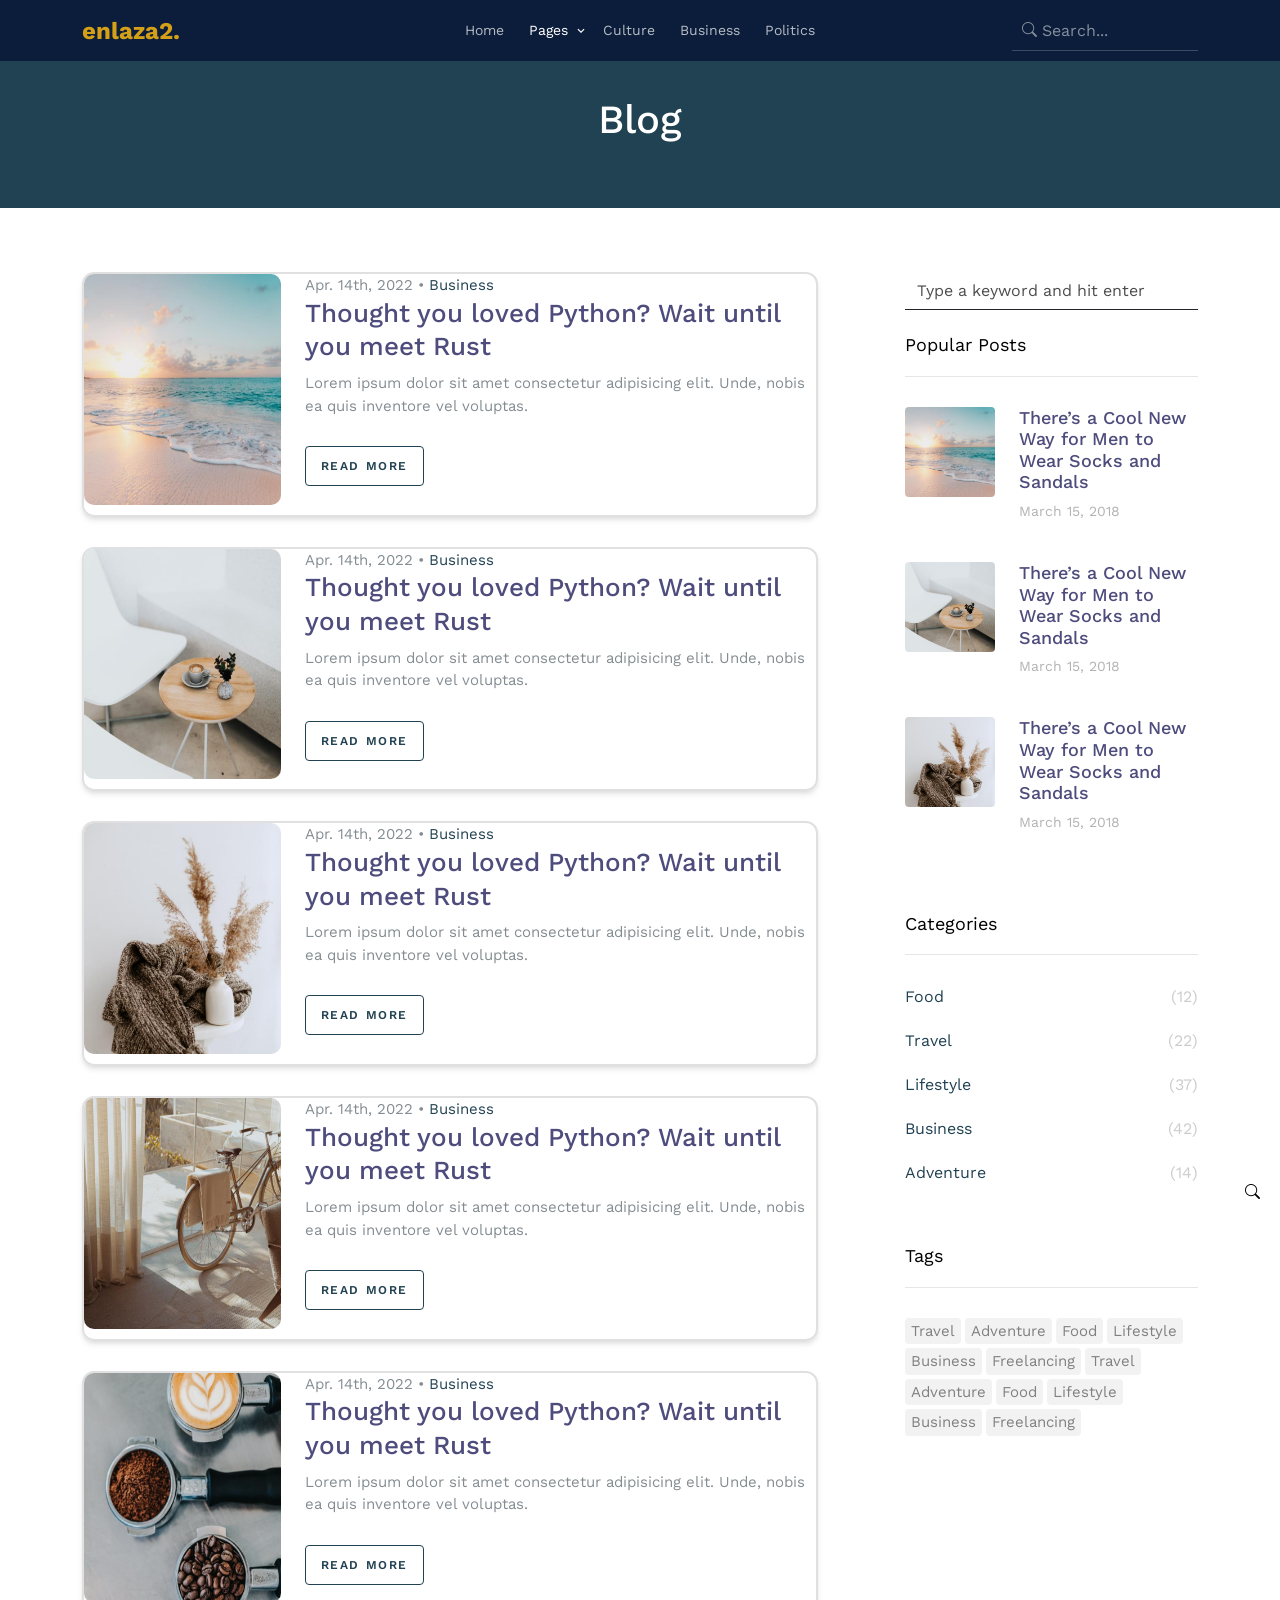
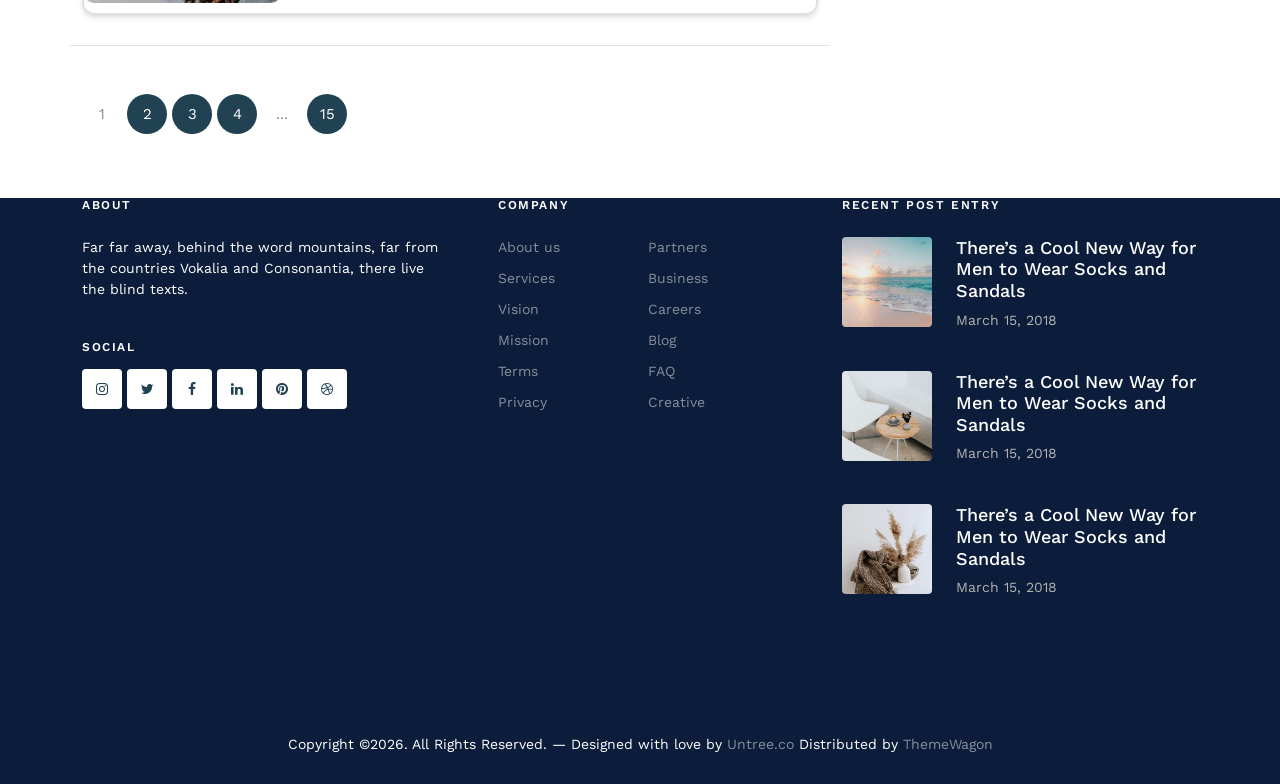
==== commit 46c86133: "feat:todos los feedbacks de mama y sai superados" ====
--- a/blog.html
+++ b/blog.html
@@ -1,5 +1,5 @@
 <!-- /*
-* Template Name: Blogy
+* Template Name: enlaza2
 * Template Author: Untree.co
 * Template URI: https://untree.co/
 * License: https://creativecommons.org/licenses/by/3.0/
@@ -33,7 +33,7 @@
   <link rel="stylesheet" href="css/flatpickr.min.css">
 
 
-  <title>Blogy &mdash; Free Bootstrap 5 Website Template by Untree.co</title>
+  <title>enlaza2.pe &mdash; Directorio de servicios carmelinos</title>
 </head>
 <body>
 
@@ -52,7 +52,7 @@
         <div class="site-navigation">
           <div class="row g-0 align-items-center">
             <div class="col-2">
-              <a href="index.html" class="logo m-0 float-start">Blogy<span class="text-primary">.</span></a>
+              <a href="index.html" class="logo m-0 float-start">enlaza2<span class="text-primary">.</span></a>
             </div>
             <div class="col-8 text-center">
               <form action="#" class="search-form d-inline-block d-lg-none">
--- a/css/style.css
+++ b/css/style.css
@@ -1,5 +1,5 @@
 /*
-* Template Name: Blogy
+* Template Name: enlaza2
 * Template Author: Untree.co
 * Template License: https://creativecommons.org/licenses/by/3.0/
 * Author URI: https://untree.co/
@@ -732,14 +732,14 @@
   font-size: 1rem;
   font-weight: 400;
   line-height: 1.5;
-  color: #212529;
-  background-color: #fff;
+  color: #212529; 
   background-clip: padding-box;
-  border: 1px solid #ced4da;
+  border: none;
+  
   -webkit-appearance: none;
   -moz-appearance: none;
-  appearance: none;
-  border-radius: 0.25rem;
+  appearance: none; 
+  
   -webkit-transition: border-color 0.15s ease-in-out, -webkit-box-shadow 0.15s ease-in-out;
   transition: border-color 0.15s ease-in-out, -webkit-box-shadow 0.15s ease-in-out;
   -o-transition: border-color 0.15s ease-in-out, box-shadow 0.15s ease-in-out;
@@ -764,9 +764,9 @@
 }
 
 .form-control:focus {
-  color: #212529;
+  color: #063f77;
   background-color: #fff;
-  border-color: #90a1a9;
+  border-color: #000000;
   outline: 0;
   -webkit-box-shadow: 0 0 0 0.25rem rgba(33, 66, 82, 0.25);
   box-shadow: 0 0 0 0.25rem rgba(33, 66, 82, 0.25);
@@ -868,6 +868,11 @@
 
 textarea.form-control {
   min-height: calc(1.5em + 0.75rem + 2px);
+}
+
+.border-bottom input,
+.border-bottom textarea {
+  border-bottom: 2px solid #214252;
 }
 
 .btn {
@@ -1961,7 +1966,7 @@
   float: right !important;
   color: white;
   border-bottom: 2px solid;
-  
+
 }
 
 .d-inline-block {
@@ -2084,8 +2089,25 @@
   margin-left: auto !important;
 }
 
+/* PADDING GENERAL */
+.p-0 {
+  padding: 0 !important;
+}
+
+.p-1 {
+  padding: 0.25rem !important;
+}
+
 .p-2 {
   padding: 0.5rem !important;
+}
+
+.p-3 {
+  padding: 1rem !important;
+}
+
+.p-4 {
+  padding: 1.5rem !important;
 }
 
 .p-5 {
@@ -2120,7 +2142,7 @@
   text-align: left !important;
 }
 
- 
+
 
 .text-center {
   text-align: center !important;
@@ -2130,7 +2152,8 @@
 @media (min-width: 992px) {
   .search-form {
     width: 100%;
-    max-width: 600px; /* ajusta esto */
+    max-width: 600px;
+    /* ajusta esto */
     margin: 0 auto;
   }
 
@@ -2144,9 +2167,15 @@
   top: 100%;
   left: 0;
   width: 100%;
+
   background: white;
-  z-index: 1000;
-  border: 1px solid #ddd;
+  z-index: 9999;
+
+  border-radius: 8px;
+  border: 1px solid #e2e8f0;
+
+  box-shadow: 0 8px 20px rgba(0,0,0,0.1);
+  overflow: hidden;
 }
 
 .suggestions-box div {
@@ -2155,7 +2184,7 @@
 }
 
 .suggestions-box div:hover {
-  background: #f0f0f0;
+  background: #f1f5f9;
 }
 
 .text-uppercase {
@@ -2259,11 +2288,11 @@
 
 .search-form .form-control {
   height: 40px;
-  background-color: #fff;
+  background-color: #e2e8f0;
   margin-bottom: 0;
   border-color: rgba(255, 255, 255, 0.2) !important;
   padding-left: 30px;
-  color: #fff;
+  color: #e2e8f0;
 }
 
 .search-form .form-control:active,
@@ -2299,25 +2328,18 @@
 
 .logo {
   font-size: 24px;
-  color: #fff;
+  color: #d4a017;
   font-weight: 700;
 }
 
 .logo span {
-  color: rgba(255, 255, 255, 0.5) !important;
+  color: #d4a017 !important;
 }
 
 .logo:hover {
-  color: #fff;
-}
-/*
-.site-nav {
-  position: relative;
-  width: 100%;
-  background-color: #0b1d3a;
-  padding: 10px 0;
-}*/
-
+  color: #d4a017;
+}
+ 
 .site-nav {
   position: fixed;
   top: 0;
@@ -2516,7 +2538,7 @@
 }
 
 .site-mobile-menu {
-  width: 300px;
+  width: 360px;
   position: fixed;
   right: 0;
   z-index: 2000;
@@ -2852,10 +2874,11 @@
 }
 
 .form-control {
-  height: 54px;
+  height: 38px;
   border-color: rgba(0, 0, 0, 0.1);
   background-color: transparent !important;
   margin-bottom: 10px;
+  border-bottom: 1px solid;
 }
 
 .form-control:active,
@@ -2881,15 +2904,16 @@
 .form-control:-moz-placeholder {
   color: rgba(0, 0, 0, 0.7);
 }
+ 
 
 textarea {
   height: auto !important;
 }
 
-.site-typing{
-    padding-top: 5rem;
-    padding-bottom: 1rem;
-    text-align: center;
+.site-typing {
+  padding-top: 5.5rem;
+  padding-bottom: 1rem;
+  text-align: center;
 }
 
 .section {
@@ -3181,7 +3205,9 @@
   position: relative;
   overflow: hidden;
   display: inline-block;
-  border-radius: 10px;
+  /*border-radius: 10px;*/ 
+  border-top-left-radius: 5px;
+  border-top-right-radius: 5px;
   margin-bottom: 10px;
 }
 
@@ -3236,6 +3262,7 @@
   border-radius: 10px;
 }
 
+
 .read-more {
   border-bottom: 2px solid #214252;
 }
@@ -3255,6 +3282,12 @@
   padding-left: 20px;
   padding-right: 20px;
 }
+
+.post-entry-alt .excerpt p{
+  margin-top: 0px;
+  margin-bottom: 1rem;
+}
+
 
 .post-entry-alt .img-link {
   position: relative;
@@ -3271,12 +3304,14 @@
 @media (min-width: 992px) {
   .posts-entry .col-lg-2 {
     display: flex;
-    flex-wrap: wrap; /* 🔥 clave */
+    flex-wrap: wrap;
+    /* 🔥 clave */
     gap: 10px;
   }
 
   .blog-entry-search-item {
-    flex: 0 0 calc(50% - 14px); /* 3 por fila */
+    flex: 0 0 calc(50% - 14px);
+    /* 3 por fila */
   }
 }
 
@@ -3296,6 +3331,7 @@
   width: 30px;
   border-radius: 50%;
 }
+
 
 .blog-entries .blog-entry {
   display: block;
@@ -3306,6 +3342,15 @@
   position: relative;
 }
 
+.blog-entry{
+  border: 2px solid #e0e0e0;
+  border-radius: 12px;
+  box-shadow: 0 4px 6px -1px rgba(0, 0, 0, 0.1), 
+              0 2px 4px -1px rgba(0, 0, 0, 0.06);
+  transition: all 0.3s ease;
+  padding: 0px;
+
+}
 .blog-entries .blog-entry:hover,
 .blog-entries .blog-entry:focus {
   opacity: .7;
@@ -3738,8 +3783,57 @@
   color: rgba(255, 255, 255, 0.7);
 }
 
+.sec-features .feature h4 {
+  color: rgba(255, 255, 255, 0.7);
+}
+
+
 .sec-features .feature p:last-child {
   margin-bottom: 0;
+}
+
+/* FORZAR TEXTO BLANCO EN PANEL ANUNCIANTE */
+.sec-features.blz-anunciante-box {
+  color: #ffffff;
+  border-radius: 5%;
+}
+
+/* TÍTULO */
+.sec-features .blz-anunciante-title {
+  color: #ffffff;
+}
+
+/* SUBTEXTO */
+.sec-features .blz-anunciante-sub {
+  color: rgba(255, 255, 255, 0.85);
+}
+
+/* LISTA */
+.sec-features .blz-anunciante-list li {
+  color: rgba(255, 255, 255, 0.9);
+}
+
+/* WARNING */
+.sec-features .blz-anunciante-warning {
+  color: #fff;
+  background: rgba(255, 255, 255, 0.1);
+  border: 1px solid rgba(255, 255, 255, 0.2);
+}
+
+/* LINK */
+.sec-features .blz-anunciante-link a {
+  color: #93c5fd;
+  text-decoration: underline;
+}
+
+.sec-features .blz-anunciante-link a:hover {
+  color: #ffffff;
+  text-decoration: underline;
+}
+
+/* TEXTO EXTRA */
+.sec-features .blz-anunciante-extra {
+  color: rgba(255, 255, 255, 0.7);
 }
 
 .service-alt [class^="bi-"] {
@@ -3802,7 +3896,7 @@
 .site-footer {
   background: #0b1d3a;
   font-size: 14px;
-  padding: 70px 0;
+  padding: 0px 0px;
   color: white;
 }
 
@@ -3879,21 +3973,828 @@
 /*NUEVOS*/
 
 #menu-categorias {
+  padding: 10px;
+}
+
+/* cada item */
+#menu-categorias li {
+  /*list-style: none;
+  margin-bottom: 10px;*/
+   padding: 2px 0;
+}
+
+/* botón táctil */
+#menu-categorias li a {
   display: block;
-  padding-left: 0;
-}
-
-#menu-categorias li {
-  list-style: none;
-  text-align: left;
-}
-
-#menu-categorias ul {
-  display: block !important; /* siempre abierto */
-  padding-left: 15px;
+  padding: 14px 16px; /* 🔥 tamaño dedo */
+  font-size: 17px;
+  font-weight: 500;
+
+  background: #f5f7fa;
+  border-radius: 12px;
+
+  color: #333;
+  text-decoration: none;
+
+  transition: all 0.2s ease;
+}
+
+/* hover (desktop) */
+#menu-categorias li a:hover {
+  background: #e9eef5;
+}
+
+/* click (mobile feedback tipo app) */
+#menu-categorias li a:active {
+  background: #dce6f2;
+  transform: scale(0.98);
+}
+
+#menu-categorias li a::before {
+  content: "🔧";
+  margin-right: 8px;
 }
 
 #menu-categorias h6 {
+  margin: 20px 10px 10px;
+
+  font-size: 15px;
+  font-weight: 700;
+
+  color: #1a1a1a;
+
+  letter-spacing: 0.5px;
+  text-transform: uppercase;
+
+  border-left: 4px solid #0d6efd;
+  padding-left: 10px;
+}
+/*Efecto dragabble*/
+
+.visor-full {
+  position: fixed;
+  top: 0;
+  left: 0;
+  width: 100%;
+  height: 100%;
+  display: none;
+  z-index: 9999;
+
+  /* 👇 fondo semi visible */
+  background: rgba(255, 255, 255, 0.85);
+
+  /* animación suave */
+  transition: all 0.3s ease;
+}
+
+.visor-header {
+  height: 50px;
+  background: #ebebeb;
+  color: #1E81FF;
+  font-weight: bold;
+  display: flex;
+  justify-content: space-between;
+  align-items: center;
+  padding: 0 12px;
+  font-size: 14px;
+}
+
+#visor-iframe {
+  width: 100%;
+  height: calc(100% - 50px);
+  border: none;
+  background: #fff;
+}
+
+
+/* contenedor botones */
+.visor-actions {
+  display: flex;
+  gap: 8px;
+}
+
+/* estilo base iOS */
+.btn-ios {
+  border: none;
+  border-radius: 20px;
+  padding: 6px 12px;
+  font-size: 13px;
+  cursor: pointer;
+  transition: all 0.2s ease;
+}
+
+/* 🔵 ampliar */
+.btn-expand {
+  background: #007aff;
+  color: white;
+}
+
+.btn-expand:hover {
+  background: #005fcc;
+}
+
+/* 🔴 cerrar */
+.btn-close {
+  background: #ff3b30;
+  color: white;
+}
+
+.btn-close:hover {
+  background: #cc2e25;
+}
+
+/* Desktop (por defecto) */
+.logo-mobile {
+  display: none;
+}
+
+.logo-desktop {
+  display: inline-block;
+  font-weight: bold;
+  font-size: 30px;
+}
+
+/* Mobile */
+@media (max-width: 768px) {
+  .logo-desktop {
+    display: none; 
+  }
+
+  .logo-mobile {
+    display: block;
+    text-align: center;
+  }
+}
+
+/*terminos y condiciones*/
+
+/* ===== CONTENEDOR OVERLAY (FONDO OSCURO) ===== */
+.blz-terms-overlay {
+  position: fixed;
+  top: 0;
+  left: 0;
+  width: 100%;
+  height: 100%;
+  background: rgba(15, 23, 42, 0.65);
+  backdrop-filter: blur(4px);
+  display: flex;
+  align-items: center;
+  justify-content: center;
+  z-index: 9999;
+}
+
+/* ===== CAJA PRINCIPAL ===== */
+.blz-terms-modal {
+  width: 90%;
+  max-width: 800px;
+  max-height: 85vh;
+  background: #ffffff;
+  border-radius: 12px;
+  box-shadow: 0 20px 50px rgba(0, 0, 0, 0.25);
+  display: flex;
+  flex-direction: column;
+  overflow: hidden;
+  font-family: 'Inter', 'Segoe UI', Arial, sans-serif;
+}
+
+/* ===== HEADER ===== */
+.blz-terms-header {
+  padding: 16px 20px;
+  background: #0f172a;
+  color: #ffffff;
+  display: flex;
+  justify-content: space-between;
+  align-items: center;
+}
+
+.blz-terms-title {
+  font-size: 16px;
+  font-weight: 600;
+  letter-spacing: 0.3px;
+  color: #ffffff;
+}
+
+/* ===== BOTÓN CERRAR ===== */
+.blz-terms-close {
+  cursor: pointer;
+  font-size: 20px;
+  font-weight: bold;
+  color: #ffffff;
+  opacity: 0.8;
+  transition: 0.2s;
+}
+
+.blz-terms-close:hover {
+  opacity: 1;
+  transform: scale(1.1);
+}
+
+/* ===== CONTENIDO SCROLL ===== */
+.blz-terms-body {
+  padding: 22px 26px;
+  overflow-y: auto;
+  line-height: 1.65;
+  color: #334155;
+  font-size: 14.5px;
+}
+
+/* SCROLL BONITO */
+.blz-terms-body::-webkit-scrollbar {
+  width: 8px;
+}
+
+.blz-terms-body::-webkit-scrollbar-thumb {
+  background: #cbd5e1;
+  border-radius: 10px;
+}
+
+.blz-terms-body::-webkit-scrollbar-thumb:hover {
+  background: #94a3b8;
+}
+
+/* ===== TIPOGRAFÍA ===== */
+.blz-terms-body h5 {
+  font-size: 18px;
+  margin-top: 24px;
+  margin-bottom: 10px;
+  color: #0f172a;
+  font-weight: 600;
+  border-left: 4px solid #3b82f6;
+  padding-left: 10px;
+}
+
+.blz-terms-body h6 {
+  font-size: 14.8px;
+  margin-top: 18px;
+  margin-bottom: 6px;
+  font-weight: 600;
+  color: #1e293b;
+}
+
+.blz-terms-body p {
+  margin-bottom: 12px;
+  text-align: justify;
+}
+
+/* ===== MEJOR LEGIBILIDAD ===== */
+.blz-terms-body p::selection,
+.blz-terms-body h5::selection,
+.blz-terms-body h6::selection {
+  background: #bfdbfe;
+}
+
+/* ===== RESPONSIVE ===== */
+@media (max-width: 600px) {
+  .blz-terms-modal {
+    width: 95%;
+    max-height: 90vh;
+  }
+
+  .blz-terms-body {
+    padding: 18px;
+    font-size: 14px;
+  }
+}
+
+
+/*terminos*/
+
+/* BLOQUE LEGAL */
+.blz-form-legal {
+  background: #f8fafc;
+  border: 1px solid #e2e8f0;
+  padding: 16px;
+  border-radius: 8px;
+  font-size: 13.5px;
+  color: #334155;
+  margin-left: 2px;
+}
+
+
+
+/* LISTA */
+.blz-form-list {
+  padding-left: 18px;
+  margin-bottom: 12px;
+}
+
+.blz-form-list li {
+  margin-bottom: 6px;
+}
+
+/* CHECKBOX */
+.blz-form-check {
+  display: flex;
+  align-items: flex-start;
+  gap: 8px;
+  margin-bottom: 10px;
+}
+
+.blz-form-check input {
+  margin-top: 3px;
+  cursor: pointer;
+}
+
+.blz-form-check label {
+  cursor: pointer;
+}
+
+/* LINK */
+.blz-form-link a {
+  font-size: 13px;
+  color: #2563eb;
+  text-decoration: none;
+  font-weight: 500;
+}
+
+.blz-form-link a:hover {
+  text-decoration: underline;
+}
+
+/*footer*/
+
+.blz-footer-links {
+  margin: 8px 0;
+  font-size: 13.5px;
+}
+
+.blz-footer-links a {
+  color: #d9dee4;
+  text-decoration: none;
+  margin: 0 6px;
+  transition: 0.2s;
+  text-decoration: underline;
+}
+
+.blz-footer-links a:hover {
+  color: #2563eb;
+  text-decoration: underline;
+}
+
+/*multi step*/
+
+.blz-step2-box {
+  background: #f8fafc;
+  border: 1px solid #e2e8f0;
+  padding: 25px;
+  border-radius: 10px;
+}
+
+.blz-step2-box h4 {
+  color: #16a34a;
+  margin-bottom: 10px;
+}
+
+.blz-step2-info {
+  background: #eef2ff;
+  padding: 12px;
+  border-radius: 6px;
   margin-top: 10px;
+  font-size: 14px;
+}
+
+.blz-step2-pagos {
+  margin-top: 10px;
+  padding-left: 18px;
+}
+
+.blz-step2-extra {
+  font-size: 13px;
+  color: #475569;
+  margin-top: 10px;
+}
+
+.blz-step2-metodos {
+  margin-top: 10px;
+  font-size: 14px;
+  color: #0f172a;
+}
+
+
+#titulo-resultados {
+  position: relative;
+  padding-bottom: 8px;
+    font-size: 22px;
+  font-weight: 700;
+  color: #0f172a; /* oscuro fuerte */
+  margin-bottom: 20px;
+}
+
+#titulo-resultados::after {
+  content: "";
+  width: 70px;
+  height: 3px;
+  background: #2563eb;
+  position: absolute;
+  bottom: 0;
+  left: 0;
+}
+
+/*invitacion a publicar*/
+
+/* CONTENEDOR */
+.blz-cta-box {
+  background: linear-gradient(135deg, #fff7ed, #ffedd5);
+  border: 1px solid #fed7aa;
+  border-radius: 14px;
+  padding: 25px;
+  animation: blzFadeIn 0.6s ease;
+}
+
+/* TÍTULO */
+.blz-cta-title {
+  font-weight: 700;
+  color: #9a3412;
+  margin-bottom: 10px;
+}
+
+/* TEXTO */
+.blz-cta-text {
+  color: #7c2d12;
+  font-size: 14px;
+}
+
+/* BOTÓN */
+.blz-cta-btn {
+  display: inline-block;
+  margin-top: 12px;
+  background: linear-gradient(135deg, #f97316, #ea580c);
+  color: #fff;
+  padding: 12px 18px;
+  border-radius: 10px;
+  font-weight: 600;
+  text-decoration: none;
+  transition: all 0.2s ease;
+}
+
+/* HOVER */
+.blz-cta-btn:hover {
+  transform: scale(1.05);
+  box-shadow: 0 8px 20px rgba(0,0,0,0.2);
+}
+
+/* ANIMACIÓN */
+@keyframes blzFadeIn {
+  from { opacity: 0; transform: translateY(10px); }
+  to { opacity: 1; transform: translateY(0); }
+}
+
+.blz-cta-btn {
+  animation: pulse 1.8s infinite;
+}
+
+@keyframes pulse {
+  0% { transform: scale(1); }
+  50% { transform: scale(1.06); }
+  100% { transform: scale(1); }
+}
+
+/*typing mejorado*/
+
+/* CONTENEDOR */
+.blz-typing-card {
+  background: linear-gradient(135deg, #f1f5f9, #e2e8f0);
+  border-radius: 14px;
+  padding: 25px;
+  border: 1px solid #e2e8f0;
+  box-shadow: 0 8px 20px rgba(0,0,0,0.05);
+  animation: fadeTyping 0.6s ease;
+}
+
+/* TÍTULO */
+.blz-typing-title {
+  font-size: 18px;
+  font-weight: 600;
+  color: #0f172a;
+}
+
+/* TEXTO SECUNDARIO */
+.blz-typing-sub {
+  font-size: 14px;
+  color: #475569;
+  margin-top: 8px;
+}
+
+/* TEXTO QUE SE ESCRIBE */
+#typing {
+  color: #2563eb;
+  font-weight: 700;
+}
+
+/* ANIMACIÓN SUAVE */
+@keyframes fadeTyping {
+  from {
+    opacity: 0;
+    transform: translateY(10px);
+  }
+  to {
+    opacity: 1;
+    transform: translateY(0);
+  }
+}
+
+/* CONTENEDOR BUSCADOR */
+.blz-search-box {
+  display: flex;
+  gap: 8px;
+  margin-top: 15px;
+}
+
+/* INPUT */
+.blz-search-input {
+  flex: 1;
+  padding: 5px;
+  border-radius: 10px;
+  border: 2px solid #e2e8f0;
+  font-size: 14px;
+  background: #fff;
+  transition: all 0.2s ease;
+}
+
+.blz-search-input:focus {
+  border-color: #2563eb;
+  outline: none;
+}
+
+.blz-search-btn {
+  background: linear-gradient(135deg, #2563eb80, #1d4ed8);
+  color: #fff;
+  border: none;
+  padding: 0 16px;
+  border-radius: 12px;
+  font-size: 15px;
+  font-weight: 600;
+  white-space: nowrap;
+  display: flex;
+  align-items: center;
+  gap: 6px;
+  box-shadow: 0 4px 10px rgba(0,0,0,0.15);
+  transition: all 0.25s ease;
+}
+
+.blz-search-btn:hover {
+  transform: translateY(-1px);
+  box-shadow: 0 6px 14px rgba(0,0,0,0.2);
+}
+
+.blz-search-btn:active {
+  transform: scale(0.97);
+}
+
+@media (max-width: 576px) {
+
+  .blz-search-box {
+    flex-direction: column;
+  }
+
+  .blz-search-btn {
+    width: 100%;
+    padding: 14px;
+    font-size: 16px;
+  }
+
+}
+
+.blz-search-wrapper {
+  position: relative; /* 🔥 CLAVE */
+  width: 100%;
+}
+
+/*formulario renovado*/
+
+.blz-label {
+  display: block;
+  font-weight: 600;
+  margin-bottom: 5px;
+  font-size: 14px;
+  color: #214252;
+}
+
+.blz-help {
+  font-size: 12px;
+  color: #6c757d;
+  display: block;
+  margin-top: 5px;
+}
+
+.form-control:focus {
+  border-bottom: 2px solid #214252;
+  box-shadow: none;
+}
+
+/*nuevo dragable*/
+
+.blz-bottom-sheet {
+  position: fixed;
+  bottom: -100%;
+  left: 0;
+  width: 100%;
+  height: 90vh;
+
+  background: #fff;
+  z-index: 9999;
+
+  border-top-left-radius: 16px;
+  border-top-right-radius: 16px;
+
+  box-shadow: 0 -5px 20px rgba(0, 0, 0, 0.274);
+
+  transition: bottom 0.4s ease;
+}
+
+/* ACTIVO */
+.blz-bottom-sheet.active {
+  bottom: 0;
+}
+
+.blz-bottom-sheet iframe {
+  height: 100%;
+  width: 100%;
+  border: none;
+  display: block;
+}
+
+/* HEADER */
+.blz-sheet-header {
+  display: flex;
+  justify-content: space-between;
+  align-items: center;
+  /*padding: 15px;*/
+  border-bottom: 1px solid #eee;
   font-weight: bold;
+
+
+  position: relative;
+  padding: 10px 15px 5px;
+  background: #fff;
+}
+
+/* CUERPO */
+.blz-sheet-body { 
+  overflow-y: auto;
+  height: calc(100% - 60px);
+  overscroll-behavior: contain;
+}
+
+.blz-overlay-bg {
+  position: fixed;
+  top: 0;
+  left: 0;
+  width: 100%;
+  height: 100%;
+
+  background: rgba(0,0,0,0.4);
+  z-index: 9998;
+
+  display: none;
+}
+
+.blz-overlay-bg.active {
+  display: block;
+}
+
+/*X en dragable*/
+
+.blz-close-btn {
+  background: #f1f5f9;
+  border: none;
+  border-radius: 50%;
+
+  width: 36px;
+  height: 36px;
+
+  font-size: 28px;
+  font-weight: bold;
+  color: #333;
+
+  display: flex;
+  align-items: center;
+  justify-content: center;
+
+  cursor: pointer;
+  transition: all 0.2s ease;
+  
+}
+
+.blz-close-btn:hover {
+  background: #e2e8f0;
+}
+
+.blz-close-btn:active {
+  transform: scale(0.9);
+}
+
+/*dragg cerrado suave*/
+
+.blz-bottom-sheet {
+  transition: transform 0.3s ease, bottom 0.3s ease;
+  will-change: transform;
+}
+
+/* barra de arrastre */
+.blz-drag-bar {
+  width: 40px;
+  height: 5px;
+  background: #ccc;
+  border-radius: 10px;
+  margin: 0 auto 8px auto;
+}
+
+/* contenedor real */
+.blz-header-content {
+  display: flex;
+  align-items: center;
+  justify-content: center; /* centra el título */
+  position: relative;
+}
+
+/* título */
+.blz-header-content span {
+  font-weight: 600;
+  font-size: 16px;
+  color: #333;
+}
+
+/*asegurar scroll*/
+
+.blz-sheet-body {
+  /*overflow-y: auto;*/
+  overflow: hidden; /* 🔥 importante */ 
+  overscroll-behavior: contain;
+  padding: 0; /* opcional para evitar bordes raros */
+}
+
+/* evitar scroll horizontal raro */
+body {
+  overflow-x: hidden;
+}
+
+/*mini buscador*/
+
+.blz-nav-search {
+  display: inline-flex;
+  align-items: center;
+  gap: 6px;
+
+  padding: 6px 12px;
+
+  background: #f1f3f5;
+  border-radius: 20px;
+
+  font-size: 14px;
+  color: #666;
+
+  cursor: pointer;
+  transition: all 0.2s ease;
+}
+
+.blz-nav-search:hover {
+  background: #e9ecef;
+}
+
+/* icono */
+.blz-nav-icon {
+  font-size: 14px;
+}
+
+/* texto */
+.blz-nav-text {
+  white-space: nowrap;
+}
+
+@media (max-width: 768px) {
+  .blz-nav-text {
+    display: none; /* solo lupa */
+  }
+
+  .blz-nav-search {
+    padding: 8px;
+  }
+}
+
+.text-end {
+  text-align: right;
+}
+
+/*mostrar no existe e invitar a ser el primero*/
+
+.blz-no-result {
+  padding: 12px;
+  background: #fff3cd;
+  border: 1px solid #ffeeba;
+  border-radius: 8px;
+
+  cursor: pointer;
+  text-align: center;
+
+  font-size: 14px;
+}
+
+.blz-no-result:hover {
+  background: #ffe8a1;
+}
+
+.blz-no-link {
+  color: #0d6efd;
+  font-weight: 600;
 }
